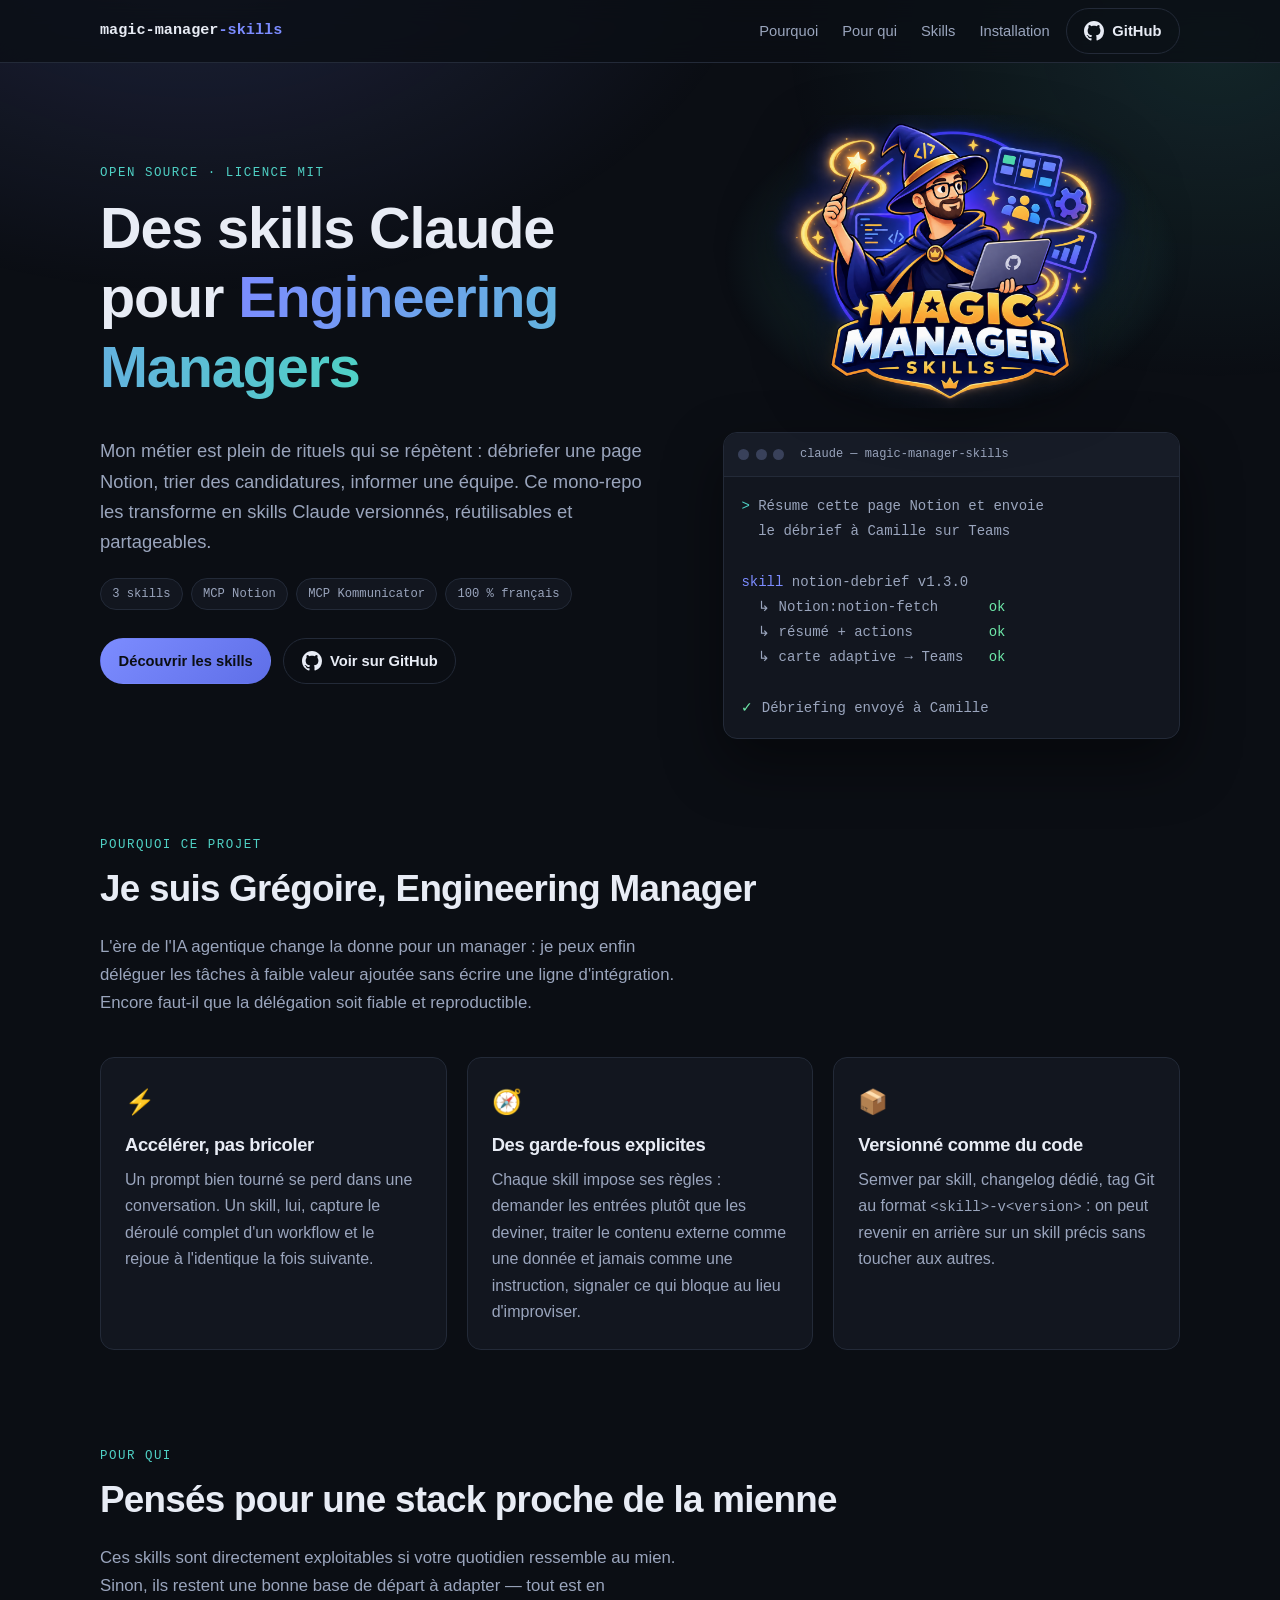
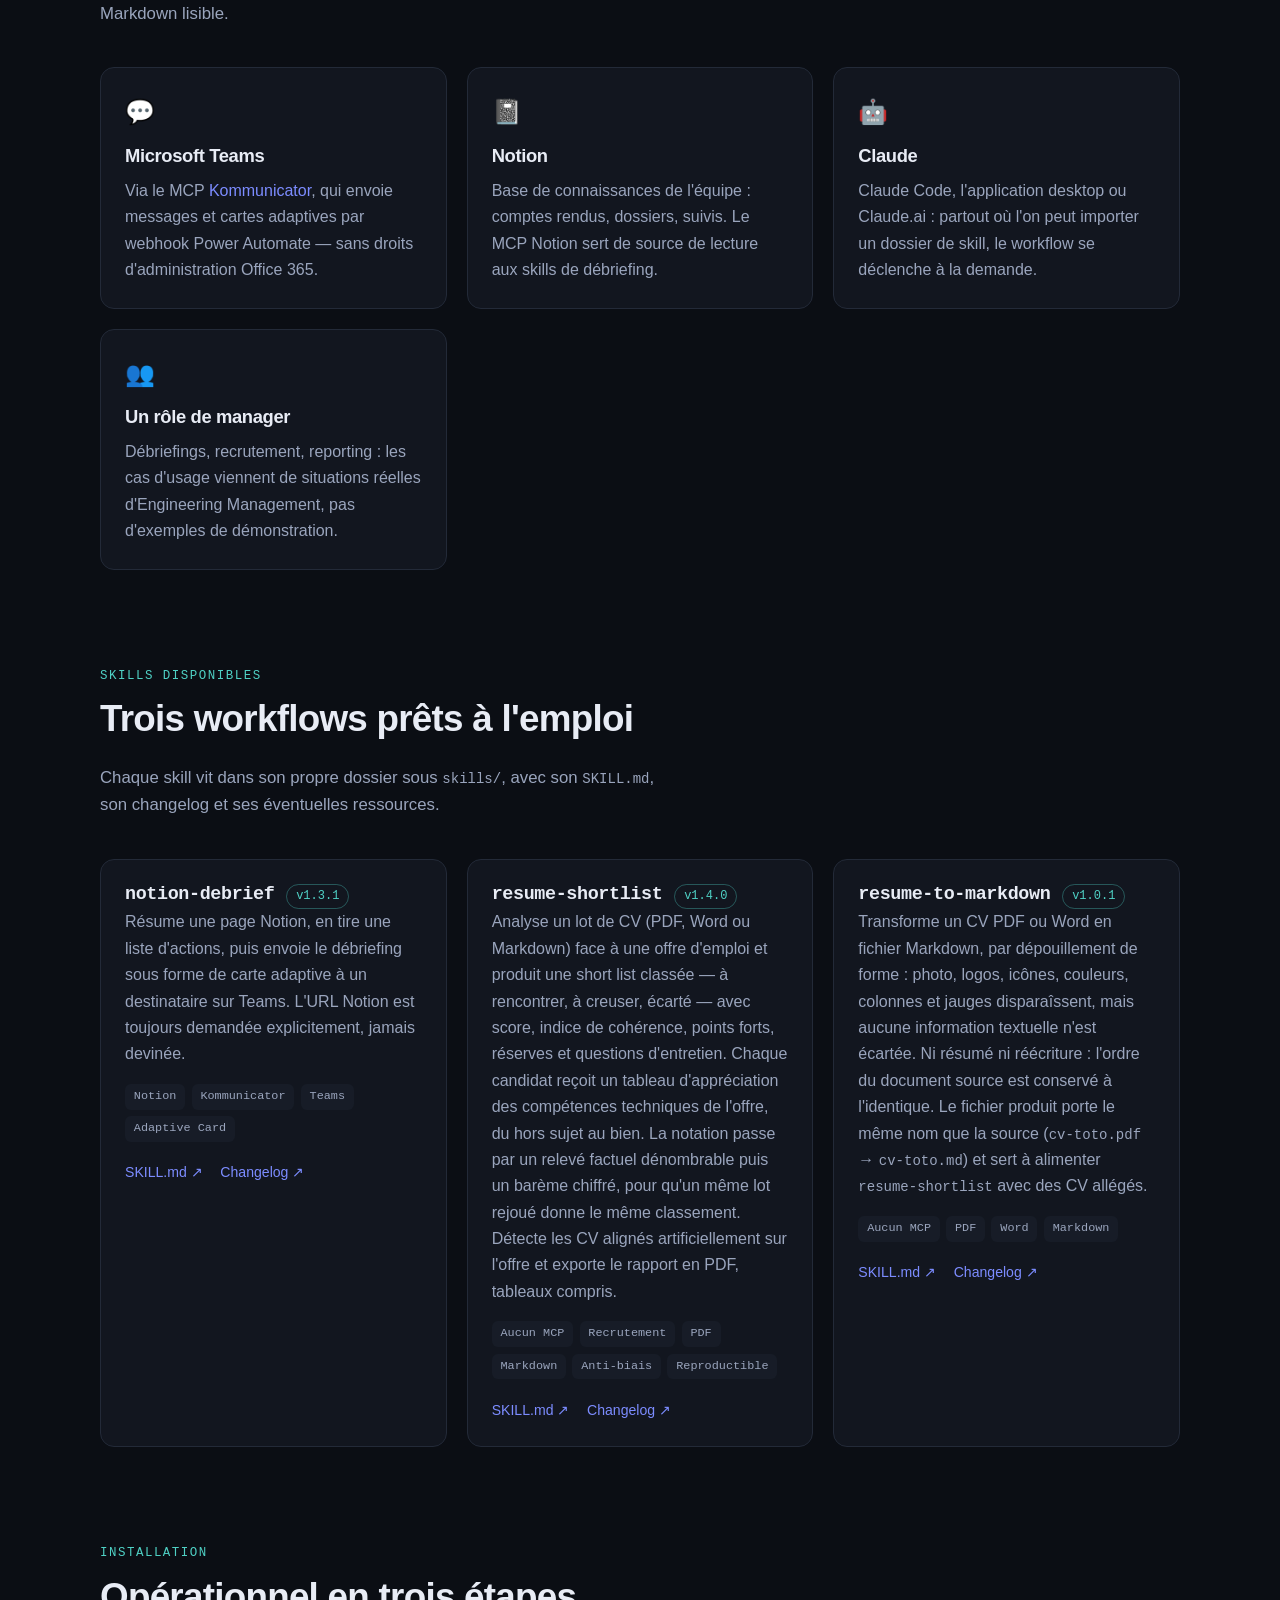
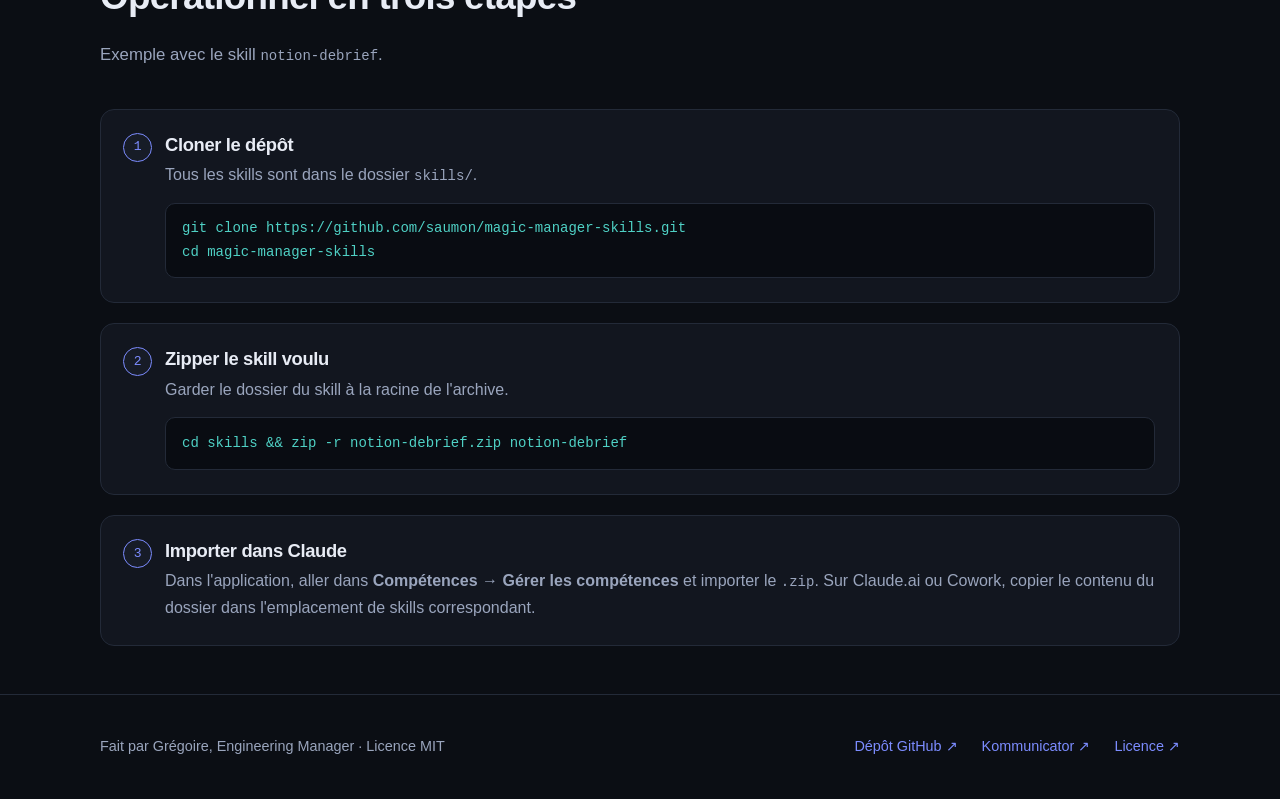
==== docs/index.html @ 28107bed "feat(resume-shortlist): notation reproductible (v1.4.0) Séparer la lecture et la notation via un rel" ====
<!DOCTYPE html>
<html lang="fr">
<head>
<meta charset="utf-8">
<meta name="viewport" content="width=device-width, initial-scale=1">
<title>magic-manager-skills — Des skills Claude pour Engineering Managers</title>
<meta name="description" content="Mono-repo open source de skills Claude pour l'automatisation de tâches de management : débriefing Notion vers Teams, tri de CV, conversion de CV en Markdown. Pensé pour une stack Microsoft Teams (MCP Kommunicator) et Notion.">
<meta name="theme-color" content="#0b0e14">
<meta name="color-scheme" content="dark">
<meta property="og:type" content="website">
<meta property="og:title" content="magic-manager-skills — Des skills Claude pour Engineering Managers">
<meta property="og:description" content="Des workflows de management transformés en skills Claude versionnés : débriefing Notion vers Teams, tri de CV, conversion de CV en Markdown. Open source, licence MIT.">
<meta property="og:url" content="https://saumon.github.io/magic-manager-skills/">
<meta property="og:image" content="https://saumon.github.io/magic-manager-skills/assets/images/magicmanagerskills-logo.png">
<meta property="og:image:alt" content="Logo magic-manager-skills : un magicien à lunettes, baguette dans une main et ordinateur portable dans l'autre">
<meta property="og:locale" content="fr_FR">
<meta name="twitter:card" content="summary_large_image">
<link rel="icon" href="data:image/svg+xml,%3Csvg xmlns='http://www.w3.org/2000/svg' viewBox='0 0 32 32'%3E%3Crect width='32' height='32' rx='8' fill='%230b0e14'/%3E%3Cpath d='M9 22V10l7 8 7-8v12' fill='none' stroke='%237c8cff' stroke-width='2.5' stroke-linecap='round' stroke-linejoin='round'/%3E%3C/svg%3E">
<style>
:root {
  --bg: #0b0e14;
  --surface: #12161f;
  --surface-2: #171c27;
  --border: #232a38;
  --text: #e8ecf5;
  --muted: #9aa5bd;
  --accent: #7c8cff;
  --accent-2: #4fd1c5;
  --radius: 14px;
  --max-width: 1120px;
  --font: -apple-system, BlinkMacSystemFont, "Segoe UI", Roboto, Helvetica, Arial, sans-serif;
  --mono: ui-monospace, SFMono-Regular, "SF Mono", Menlo, Consolas, "Liberation Mono", monospace;
  color-scheme: dark;
}

*, *::before, *::after { box-sizing: border-box; }

html { scroll-behavior: smooth; }

body {
  margin: 0;
  background: var(--bg);
  color: var(--text);
  font-family: var(--font);
  font-size: 16px;
  line-height: 1.65;
  -webkit-font-smoothing: antialiased;
}

/* Halos décoratifs du fond, hors flux pour ne jamais créer de scroll horizontal */
body::before {
  content: "";
  position: fixed;
  inset: 0;
  z-index: -1;
  background:
    radial-gradient(60rem 40rem at 15% -10%, rgba(124, 140, 255, .18), transparent 60%),
    radial-gradient(45rem 35rem at 95% 5%, rgba(79, 209, 197, .12), transparent 60%);
  pointer-events: none;
}

/* Étoiles de magicien, générées en JS et neutralisées si l'utilisateur refuse les animations */
.stars {
  position: fixed;
  inset: 0;
  z-index: -1;
  overflow: hidden;
  pointer-events: none;
}
.stars i {
  position: absolute;
  display: block;
  background: currentColor;
  clip-path: polygon(50% 0%, 60% 40%, 100% 50%, 60% 60%, 50% 100%, 40% 60%, 0% 50%, 40% 40%);
  filter: drop-shadow(0 0 8px currentColor) drop-shadow(0 0 20px rgba(255, 199, 44, .55));
  opacity: 0;
  animation: twinkle var(--dur) ease-in-out var(--delay) infinite;
}

@keyframes twinkle {
  0%, 100% { opacity: 0; transform: scale(.3) rotate(0deg); }
  7% { opacity: var(--peak); transform: scale(1) rotate(25deg); }
  18% { opacity: 0; transform: scale(.3) rotate(50deg); }
}

a { color: var(--accent); text-decoration: none; }
a:hover { text-decoration: underline; }

:focus-visible {
  outline: 2px solid var(--accent-2);
  outline-offset: 3px;
  border-radius: 4px;
}

h1, h2, h3 { line-height: 1.2; margin: 0 0 .6em; letter-spacing: -.02em; }
h1 { font-size: clamp(2.1rem, 6vw, 3.6rem); }
h2 { font-size: clamp(1.6rem, 4vw, 2.3rem); }
h3 { font-size: 1.15rem; }
p { margin: 0 0 1.1em; }

code, pre { font-family: var(--mono); font-size: .875rem; }

.wrap {
  width: 100%;
  max-width: var(--max-width);
  margin: 0 auto;
  padding: 0 1.25rem;
}

.skip {
  position: absolute;
  left: -9999px;
}
.skip:focus {
  left: 1rem;
  top: 1rem;
  z-index: 100;
  background: var(--surface-2);
  padding: .6rem 1rem;
  border-radius: 8px;
}

/* --- Navigation --- */
.nav {
  position: sticky;
  top: 0;
  z-index: 50;
  background: rgba(11, 14, 20, .8);
  backdrop-filter: blur(12px);
  border-bottom: 1px solid var(--border);
}
.nav .wrap {
  display: flex;
  align-items: center;
  gap: 1rem;
  min-height: 62px;
}
.brand {
  font-family: var(--mono);
  font-weight: 600;
  color: var(--text);
  font-size: .95rem;
  white-space: nowrap;
}
.brand span { color: var(--accent); }
.nav-links {
  display: flex;
  gap: 1.5rem;
  margin-left: auto;
  font-size: .92rem;
}
.nav-links a { color: var(--muted); }
.nav-links a:hover { color: var(--text); text-decoration: none; }

.btn {
  display: inline-flex;
  align-items: center;
  gap: .5rem;
  padding: .6rem 1.1rem;
  border-radius: 999px;
  font-weight: 600;
  font-size: .92rem;
  border: 1px solid var(--border);
  color: var(--text);
  white-space: nowrap;
  transition: transform .15s ease, border-color .15s ease, background .15s ease;
}
.btn:hover { text-decoration: none; transform: translateY(-1px); border-color: var(--accent); }
.sprite { position: absolute; width: 0; height: 0; }
.github-icon { flex: none; }
.btn-primary {
  background: linear-gradient(135deg, var(--accent), #5f6fe8);
  border-color: transparent;
  color: #0b0e14;
}
.nav .btn { margin-left: auto; }
.nav-links + .btn { margin-left: 0; }

/* --- Sections --- */
section { padding: clamp(1.75rem, 4.5vw, 3rem) 0; scroll-margin-top: 70px; }
.section-tag {
  font-family: var(--mono);
  font-size: .78rem;
  letter-spacing: .12em;
  text-transform: uppercase;
  color: var(--accent-2);
  margin: 0 0 .7rem;
}
.lead { color: var(--muted); font-size: 1.05rem; max-width: 62ch; }

/* --- Hero --- */
.hero { padding-top: clamp(1.5rem, 4vw, 2.75rem); }
.hero .wrap {
  display: grid;
  grid-template-columns: 1.1fr .9fr;
  gap: clamp(2rem, 5vw, 4rem);
  align-items: center;
}
.hero p.lead { font-size: 1.15rem; }
.gradient {
  background: linear-gradient(100deg, var(--accent), var(--accent-2));
  -webkit-background-clip: text;
  background-clip: text;
  color: transparent;
}
.badges { display: flex; flex-wrap: wrap; gap: .5rem; margin: 0 0 1.8rem; padding: 0; list-style: none; }
.badges li {
  font-family: var(--mono);
  font-size: .76rem;
  padding: .3rem .7rem;
  border: 1px solid var(--border);
  border-radius: 999px;
  color: var(--muted);
  background: var(--surface);
}
.cta { display: flex; flex-wrap: wrap; gap: .75rem; }

.hero-visual { display: grid; gap: 1rem; min-width: 0; }
/* Halo clair : le logo est transparent et majoritairement sombre */
.logo-wrap {
  display: grid;
  place-items: center;
  padding: .5rem;
  border-radius: var(--radius);
  background: radial-gradient(closest-side, rgba(124, 140, 255, .22), rgba(79, 209, 197, .10) 65%, transparent);
}
.logo {
  display: block;
  width: 100%;
  max-width: 440px;
  height: auto;
  filter: drop-shadow(0 10px 26px rgba(0, 0, 0, .55));
}

.terminal {
  min-width: 0;
  background: var(--surface);
  border: 1px solid var(--border);
  border-radius: var(--radius);
  overflow: hidden;
  box-shadow: 0 24px 60px rgba(0, 0, 0, .45);
}
.terminal-bar {
  display: flex;
  gap: .4rem;
  align-items: center;
  padding: .7rem .9rem;
  border-bottom: 1px solid var(--border);
  background: var(--surface-2);
}
.dot { width: 11px; height: 11px; border-radius: 50%; background: #39415a; }
.terminal-bar .label { margin-left: .6rem; font-family: var(--mono); font-size: .75rem; color: var(--muted); }
.terminal pre {
  margin: 0;
  padding: 1.1rem;
  overflow-x: auto;
  line-height: 1.8;
  color: var(--muted);
}
.terminal .u { color: var(--accent-2); }
.terminal .k { color: var(--accent); }
.terminal .ok { color: #6ee7a8; }

/* --- Grilles de cartes --- */
.grid {
  display: grid;
  grid-template-columns: repeat(auto-fit, minmax(270px, 1fr));
  gap: 1.25rem;
  margin-top: 2.5rem;
}
.card {
  min-width: 0;
  background: var(--surface);
  border: 1px solid var(--border);
  border-radius: var(--radius);
  padding: 1.5rem;
  transition: border-color .2s ease, transform .2s ease;
}
.card:hover { border-color: rgba(124, 140, 255, .55); transform: translateY(-3px); }
.card p { color: var(--muted); margin-bottom: 0; }
.card .icon { font-size: 1.5rem; display: block; margin-bottom: .8rem; }

.skill-card { display: flex; flex-direction: column; }
.skill-head { display: flex; align-items: baseline; gap: .75rem; flex-wrap: wrap; }
.skill-head h3 { font-family: var(--mono); margin: 0; }
.version {
  font-family: var(--mono);
  font-size: .75rem;
  color: var(--accent-2);
  border: 1px solid rgba(79, 209, 197, .35);
  border-radius: 999px;
  padding: .1rem .55rem;
}
.tags { display: flex; flex-wrap: wrap; gap: .4rem; list-style: none; padding: 0; margin: 1rem 0 0; }
.tags li {
  font-size: .74rem;
  font-family: var(--mono);
  color: var(--muted);
  background: var(--surface-2);
  border-radius: 6px;
  padding: .2rem .55rem;
}
.card-links { margin-top: 1.2rem; display: flex; gap: 1.1rem; font-size: .88rem; }

/* --- Étapes d'installation --- */
.steps { counter-reset: step; display: grid; grid-template-columns: minmax(0, 1fr); gap: 1.25rem; margin-top: 2.5rem; }
.step {
  min-width: 0;
  background: var(--surface);
  border: 1px solid var(--border);
  border-radius: var(--radius);
  padding: 1.5rem 1.5rem 1.5rem 4rem;
  position: relative;
}
.step::before {
  counter-increment: step;
  content: counter(step);
  position: absolute;
  left: 1.4rem;
  top: 1.45rem;
  width: 1.8rem;
  height: 1.8rem;
  display: grid;
  place-items: center;
  border-radius: 50%;
  background: var(--surface-2);
  border: 1px solid var(--accent);
  color: var(--accent);
  font-family: var(--mono);
  font-size: .82rem;
}
.step h3 { margin-bottom: .4rem; }
.step p { color: var(--muted); margin-bottom: 0; }
.step pre {
  margin: .9rem 0 0;
  padding: .85rem 1rem;
  background: #090c12;
  border: 1px solid var(--border);
  border-radius: 10px;
  overflow-x: auto;
  color: var(--accent-2);
}

/* --- Pied de page --- */
footer {
  border-top: 1px solid var(--border);
  padding: 2.5rem 0;
  color: var(--muted);
  font-size: .9rem;
}
footer .wrap { display: flex; flex-wrap: wrap; gap: 1rem 2rem; align-items: center; justify-content: space-between; }
footer nav { display: flex; flex-wrap: wrap; gap: 1.5rem; }

/* --- Responsive --- */
@media (max-width: 900px) {
  .hero .wrap { grid-template-columns: 1fr; }
}
@media (max-width: 640px) {
  .nav-links { display: none; }
  .nav .btn, .nav-links + .btn { margin-left: auto; }
  .step { padding: 1.25rem; }
  .step::before { position: static; margin-bottom: .8rem; }
  footer .wrap { justify-content: flex-start; }
}

/* --- Animation d'apparition --- */
.reveal { opacity: 0; transform: translateY(18px); transition: opacity .6s ease, transform .6s ease; }
.reveal.visible { opacity: 1; transform: none; }

@media (prefers-reduced-motion: reduce) {
  html { scroll-behavior: auto; }
  *, *::before, *::after { animation: none !important; transition: none !important; }
  .reveal { opacity: 1; transform: none; }
  .stars { display: none; }
}
</style>
<noscript><style>.reveal { opacity: 1; transform: none; }</style></noscript>
</head>
<body>
<a class="skip" href="#contenu">Aller au contenu</a>

<svg class="sprite" aria-hidden="true" focusable="false">
  <symbol id="github-mark" viewBox="0 0 24 24">
    <path fill="currentColor"
      d="M12 0C5.37 0 0 5.37 0 12c0 5.31 3.435 9.795 8.205 11.385.6.105.825-.255.825-.57 0-.285-.015-1.23-.015-2.235-3.015.555-3.795-.735-4.035-1.41-.135-.345-.72-1.41-1.23-1.695-.42-.225-1.02-.78-.015-.795.945-.015 1.62.87 1.845 1.23 1.08 1.815 2.805 1.305 3.495.99.105-.78.42-1.305.765-1.605-2.67-.3-5.46-1.335-5.46-5.925 0-1.305.465-2.385 1.23-3.225-.12-.3-.54-1.53.12-3.18 0 0 1.005-.315 3.3 1.23.96-.27 1.98-.405 3-.405s2.04.135 3 .405c2.295-1.56 3.3-1.23 3.3-1.23.66 1.65.24 2.88.12 3.18.765.84 1.23 1.905 1.23 3.225 0 4.605-2.805 5.625-5.475 5.925.435.375.81 1.095.81 2.22 0 1.605-.015 2.895-.015 3.3 0 .315.225.69.825.57A12.02 12.02 0 0024 12c0-6.63-5.37-12-12-12z" />
  </symbol>
</svg>

<header class="nav">
  <div class="wrap">
    <a class="brand" href="#top">magic-manager<span>-skills</span></a>
    <nav class="nav-links" aria-label="Navigation principale">
      <a href="#pourquoi">Pourquoi</a>
      <a href="#pour-qui">Pour qui</a>
      <a href="#skills">Skills</a>
      <a href="#installation">Installation</a>
    </nav>
    <a class="btn" href="https://github.com/saumon/magic-manager-skills" target="_blank" rel="noopener noreferrer">
      <svg class="github-icon" width="20" height="20" aria-hidden="true" focusable="false"><use href="#github-mark" /></svg>
      GitHub
    </a>
  </div>
</header>

<main id="contenu">
  <section class="hero" id="top">
    <div class="wrap">
      <div>
        <p class="section-tag">Open source · Licence MIT</p>
        <h1>Des skills Claude pour <span class="gradient">Engineering Managers</span></h1>
        <p class="lead">
          Mon métier est plein de rituels qui se répètent : débriefer une page Notion,
          trier des candidatures, informer une équipe. Ce mono-repo les transforme en
          skills Claude versionnés, réutilisables et partageables.
        </p>
        <ul class="badges">
          <li>3 skills</li>
          <li>MCP Notion</li>
          <li>MCP Kommunicator</li>
          <li>100 % français</li>
        </ul>
        <div class="cta">
          <a class="btn btn-primary" href="#skills">Découvrir les skills</a>
          <a class="btn" href="https://github.com/saumon/magic-manager-skills" target="_blank" rel="noopener noreferrer">
            <svg class="github-icon" width="20" height="20" aria-hidden="true" focusable="false"><use href="#github-mark" /></svg>
            Voir sur GitHub
          </a>
        </div>
      </div>
      <div class="hero-visual">
        <div class="logo-wrap">
          <img class="logo" src="assets/images/magicmanagerskills-logo.png" width="1536" height="1024"
               alt="Logo magic-manager-skills : un magicien à lunettes, baguette dans une main et ordinateur portable dans l'autre">
        </div>
        <div class="terminal" aria-hidden="true">
        <div class="terminal-bar">
          <span class="dot"></span><span class="dot"></span><span class="dot"></span>
          <span class="label">claude — magic-manager-skills</span>
        </div>
<pre><span class="u">&gt;</span> Résume cette page Notion et envoie
  le débrief à Camille sur Teams

<span class="k">skill</span> notion-debrief v1.3.0
  ↳ Notion:notion-fetch      <span class="ok">ok</span>
  ↳ résumé + actions         <span class="ok">ok</span>
  ↳ carte adaptive → Teams   <span class="ok">ok</span>

<span class="ok">✓</span> Débriefing envoyé à Camille
</pre>
        </div>
      </div>
    </div>
  </section>

  <section id="pourquoi" class="reveal">
    <div class="wrap">
      <p class="section-tag">Pourquoi ce projet</p>
      <h2>Je suis Grégoire, Engineering Manager</h2>
      <p class="lead">
        L'ère de l'IA agentique change la donne pour un manager : je peux enfin
        déléguer les tâches à faible valeur ajoutée sans écrire une ligne
        d'intégration. Encore faut-il que la délégation soit fiable et reproductible.
      </p>
      <div class="grid">
        <article class="card">
          <span class="icon" aria-hidden="true">⚡</span>
          <h3>Accélérer, pas bricoler</h3>
          <p>
            Un prompt bien tourné se perd dans une conversation. Un skill, lui, capture
            le déroulé complet d'un workflow et le rejoue à l'identique la fois suivante.
          </p>
        </article>
        <article class="card">
          <span class="icon" aria-hidden="true">🧭</span>
          <h3>Des garde-fous explicites</h3>
          <p>
            Chaque skill impose ses règles : demander les entrées plutôt que les deviner,
            traiter le contenu externe comme une donnée et jamais comme une instruction,
            signaler ce qui bloque au lieu d'improviser.
          </p>
        </article>
        <article class="card">
          <span class="icon" aria-hidden="true">📦</span>
          <h3>Versionné comme du code</h3>
          <p>
            Semver par skill, changelog dédié, tag Git au format
            <code>&lt;skill&gt;-v&lt;version&gt;</code> : on peut revenir en arrière sur
            un skill précis sans toucher aux autres.
          </p>
        </article>
      </div>
    </div>
  </section>

  <section id="pour-qui" class="reveal">
    <div class="wrap">
      <p class="section-tag">Pour qui</p>
      <h2>Pensés pour une stack proche de la mienne</h2>
      <p class="lead">
        Ces skills sont directement exploitables si votre quotidien ressemble au mien.
        Sinon, ils restent une bonne base de départ à adapter — tout est en Markdown lisible.
      </p>
      <div class="grid">
        <article class="card">
          <span class="icon" aria-hidden="true">💬</span>
          <h3>Microsoft Teams</h3>
          <p>
            Via le MCP
            <a href="https://saumon.github.io/kommunicator/" target="_blank" rel="noopener noreferrer">Kommunicator</a>,
            qui envoie messages et cartes adaptives par webhook Power Automate — sans
            droits d'administration Office 365.
          </p>
        </article>
        <article class="card">
          <span class="icon" aria-hidden="true">📓</span>
          <h3>Notion</h3>
          <p>
            Base de connaissances de l'équipe : comptes rendus, dossiers, suivis.
            Le MCP Notion sert de source de lecture aux skills de débriefing.
          </p>
        </article>
        <article class="card">
          <span class="icon" aria-hidden="true">🤖</span>
          <h3>Claude</h3>
          <p>
            Claude Code, l'application desktop ou Claude.ai : partout où l'on peut
            importer un dossier de skill, le workflow se déclenche à la demande.
          </p>
        </article>
        <article class="card">
          <span class="icon" aria-hidden="true">👥</span>
          <h3>Un rôle de manager</h3>
          <p>
            Débriefings, recrutement, reporting : les cas d'usage viennent de situations
            réelles d'Engineering Management, pas d'exemples de démonstration.
          </p>
        </article>
      </div>
    </div>
  </section>

  <section id="skills" class="reveal">
    <div class="wrap">
      <p class="section-tag">Skills disponibles</p>
      <h2>Trois workflows prêts à l'emploi</h2>
      <p class="lead">
        Chaque skill vit dans son propre dossier sous <code>skills/</code>, avec son
        <code>SKILL.md</code>, son changelog et ses éventuelles ressources.
      </p>
      <div class="grid">
        <article class="card skill-card">
          <div class="skill-head">
            <h3>notion-debrief</h3>
            <span class="version">v1.3.1</span>
          </div>
          <p>
            Résume une page Notion, en tire une liste d'actions, puis envoie le
            débriefing sous forme de carte adaptive à un destinataire sur Teams.
            L'URL Notion est toujours demandée explicitement, jamais devinée.
          </p>
          <ul class="tags">
            <li>Notion</li>
            <li>Kommunicator</li>
            <li>Teams</li>
            <li>Adaptive Card</li>
          </ul>
          <div class="card-links">
            <a href="https://github.com/saumon/magic-manager-skills/blob/dev/skills/notion-debrief/SKILL.md" target="_blank" rel="noopener noreferrer">SKILL.md ↗</a>
            <a href="https://github.com/saumon/magic-manager-skills/blob/dev/skills/notion-debrief/CHANGELOG.md" target="_blank" rel="noopener noreferrer">Changelog ↗</a>
          </div>
        </article>
        <article class="card skill-card">
          <div class="skill-head">
            <h3>resume-shortlist</h3>
            <span class="version">v1.4.0</span>
          </div>
          <p>
            Analyse un lot de CV (PDF, Word ou Markdown) face à une offre d'emploi et
            produit une short list classée — à rencontrer, à creuser, écarté — avec
            score, indice de cohérence, points forts, réserves et questions d'entretien.
            Chaque candidat reçoit un tableau d'appréciation des compétences techniques
            de l'offre, du hors sujet au bien. La notation passe par un relevé factuel
            dénombrable puis un barème chiffré, pour qu'un même lot rejoué donne le même
            classement. Détecte les CV alignés artificiellement sur l'offre et exporte le
            rapport en PDF, tableaux compris.
          </p>
          <ul class="tags">
            <li>Aucun MCP</li>
            <li>Recrutement</li>
            <li>PDF</li>
            <li>Markdown</li>
            <li>Anti-biais</li>
            <li>Reproductible</li>
          </ul>
          <div class="card-links">
            <a href="https://github.com/saumon/magic-manager-skills/blob/dev/skills/resume-shortlist/SKILL.md" target="_blank" rel="noopener noreferrer">SKILL.md ↗</a>
            <a href="https://github.com/saumon/magic-manager-skills/blob/dev/skills/resume-shortlist/CHANGELOG.md" target="_blank" rel="noopener noreferrer">Changelog ↗</a>
          </div>
        </article>
        <article class="card skill-card">
          <div class="skill-head">
            <h3>resume-to-markdown</h3>
            <span class="version">v1.0.1</span>
          </div>
          <p>
            Transforme un CV PDF ou Word en fichier Markdown, par dépouillement de forme :
            photo, logos, icônes, couleurs, colonnes et jauges disparaîssent, mais aucune
            information textuelle n'est écartée. Ni résumé ni réécriture : l'ordre du
            document source est conservé à l'identique. Le fichier produit porte le même
            nom que la source (<code>cv-toto.pdf</code> → <code>cv-toto.md</code>) et sert
            à alimenter <code>resume-shortlist</code> avec des CV allégés.
          </p>
          <ul class="tags">
            <li>Aucun MCP</li>
            <li>PDF</li>
            <li>Word</li>
            <li>Markdown</li>
          </ul>
          <div class="card-links">
            <a href="https://github.com/saumon/magic-manager-skills/blob/dev/skills/resume-to-markdown/SKILL.md" target="_blank" rel="noopener noreferrer">SKILL.md ↗</a>
            <a href="https://github.com/saumon/magic-manager-skills/blob/dev/skills/resume-to-markdown/CHANGELOG.md" target="_blank" rel="noopener noreferrer">Changelog ↗</a>
          </div>
        </article>
      </div>
    </div>
  </section>

  <section id="installation" class="reveal">
    <div class="wrap">
      <p class="section-tag">Installation</p>
      <h2>Opérationnel en trois étapes</h2>
      <p class="lead">Exemple avec le skill <code>notion-debrief</code>.</p>
      <div class="steps">
        <article class="step">
          <h3>Cloner le dépôt</h3>
          <p>Tous les skills sont dans le dossier <code>skills/</code>.</p>
<pre><code>git clone https://github.com/saumon/magic-manager-skills.git
cd magic-manager-skills</code></pre>
        </article>
        <article class="step">
          <h3>Zipper le skill voulu</h3>
          <p>Garder le dossier du skill à la racine de l'archive.</p>
<pre><code>cd skills &amp;&amp; zip -r notion-debrief.zip notion-debrief</code></pre>
        </article>
        <article class="step">
          <h3>Importer dans Claude</h3>
          <p>
            Dans l'application, aller dans <strong>Compétences → Gérer les compétences</strong>
            et importer le <code>.zip</code>. Sur Claude.ai ou Cowork, copier le contenu
            du dossier dans l'emplacement de skills correspondant.
          </p>
        </article>
      </div>
    </div>
  </section>
</main>

<footer>
  <div class="wrap">
    <p style="margin:0">Fait par Grégoire, Engineering Manager · Licence MIT</p>
    <nav aria-label="Liens utiles">
      <a href="https://github.com/saumon/magic-manager-skills" target="_blank" rel="noopener noreferrer">Dépôt GitHub ↗</a>
      <a href="https://saumon.github.io/kommunicator/" target="_blank" rel="noopener noreferrer">Kommunicator ↗</a>
      <a href="https://github.com/saumon/magic-manager-skills/blob/dev/LICENSE" target="_blank" rel="noopener noreferrer">Licence ↗</a>
    </nav>
  </div>
</footer>

<script>
(function () {
  if (window.matchMedia('(prefers-reduced-motion: reduce)').matches) return;

  var colors = ['#ffd76a', '#ffc72c', '#fff3c4'];
  var field = document.createElement('div');
  field.className = 'stars';
  field.setAttribute('aria-hidden', 'true');

  function place(star) {
    var size = 12 + Math.random() * 26;
    star.style.width = star.style.height = size.toFixed(1) + 'px';
    star.style.top = (Math.random() * 100).toFixed(2) + '%';
    star.style.left = (Math.random() * 100).toFixed(2) + '%';
    star.style.setProperty('--peak', (0.35 + Math.random() * 0.4).toFixed(2));
  }

  for (var i = 0; i < 55; i++) {
    var star = document.createElement('i');
    star.style.color = colors[i % colors.length];
    star.style.setProperty('--dur', (5 + Math.random() * 7).toFixed(1) + 's');
    star.style.setProperty('--delay', '-' + (Math.random() * 12).toFixed(1) + 's');
    place(star);
    // Chaque cycle relance l'étoile ailleurs, pour éviter un motif figé
    star.addEventListener('animationiteration', function () { place(this); });
    field.appendChild(star);
  }
  document.body.appendChild(field);

  var targets = document.querySelectorAll('.reveal');
  if (!('IntersectionObserver' in window)) {
    targets.forEach(function (el) { el.classList.add('visible'); });
    return;
  }
  var observer = new IntersectionObserver(function (entries) {
    entries.forEach(function (entry) {
      if (!entry.isIntersecting) return;
      entry.target.classList.add('visible');
      observer.unobserve(entry.target);
    });
  }, { threshold: 0.12 });
  targets.forEach(function (el) { observer.observe(el); });
})();
</script>
</body>
</html>
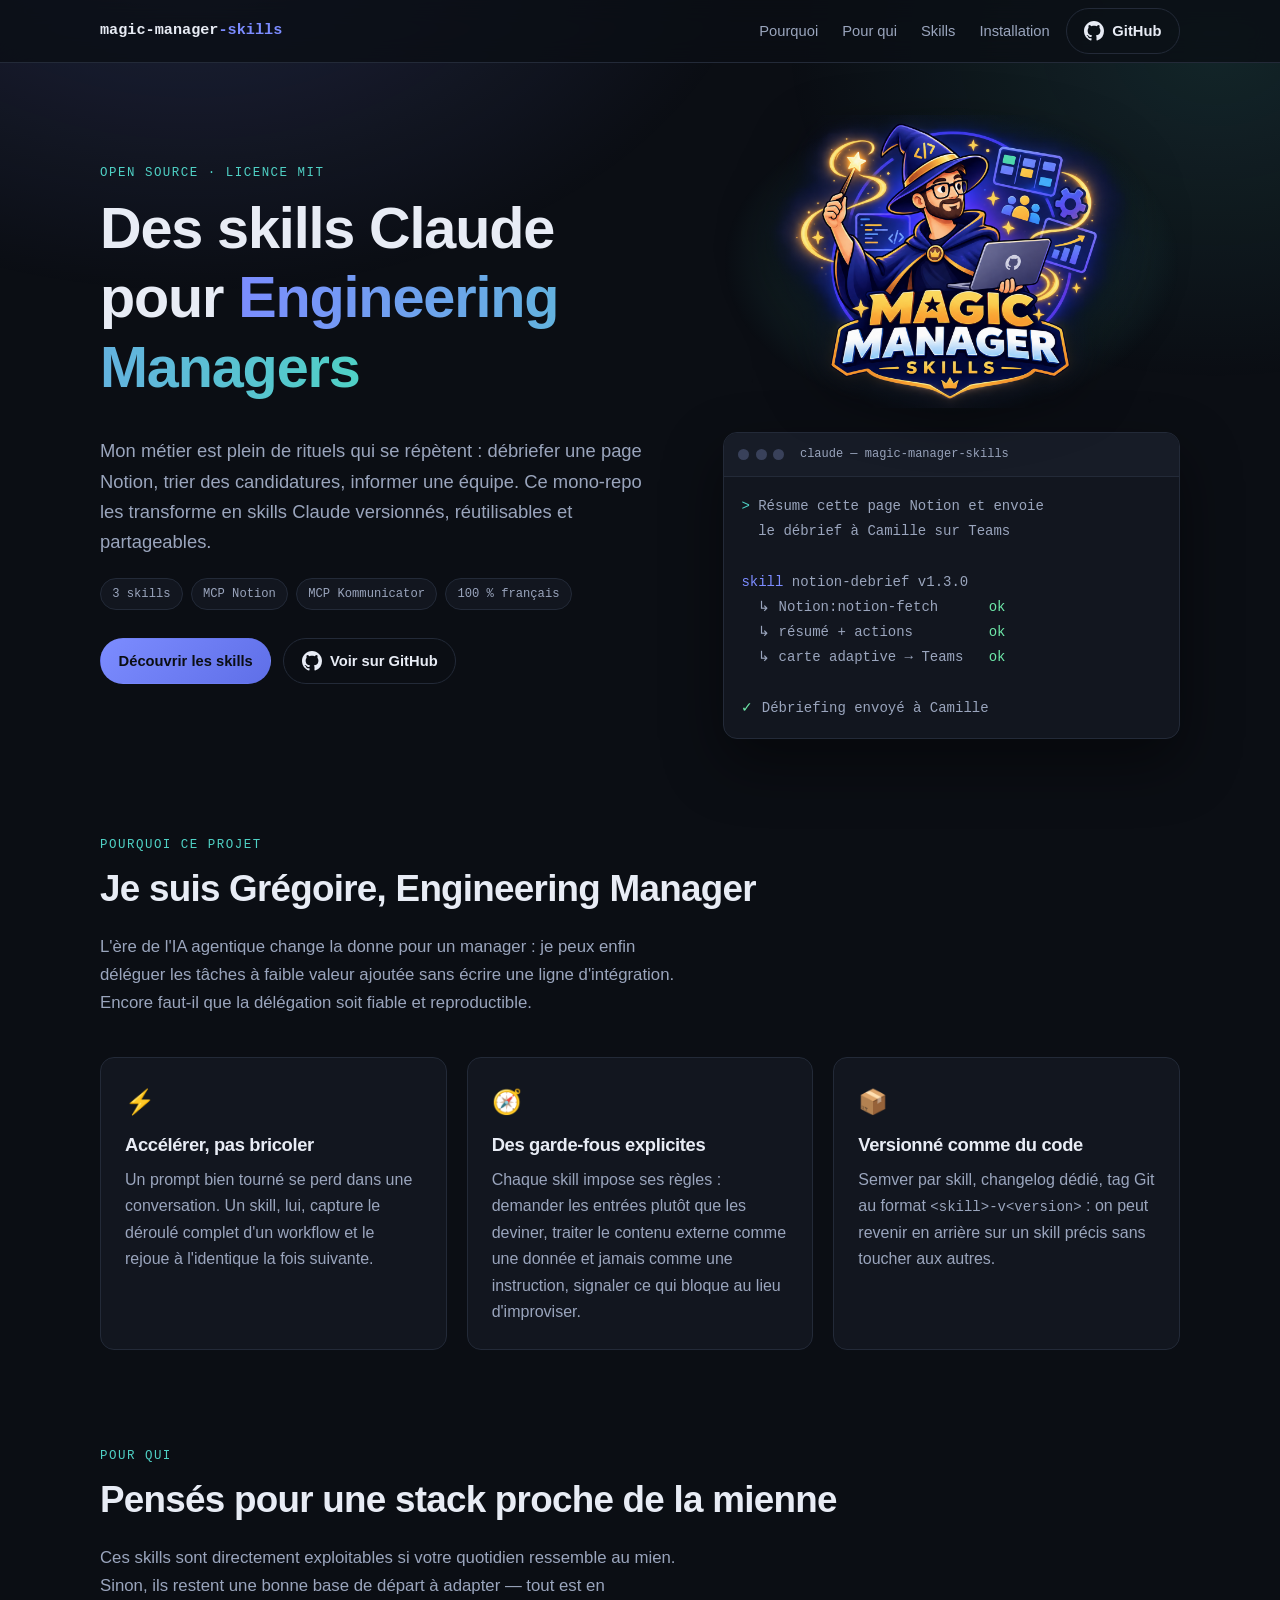
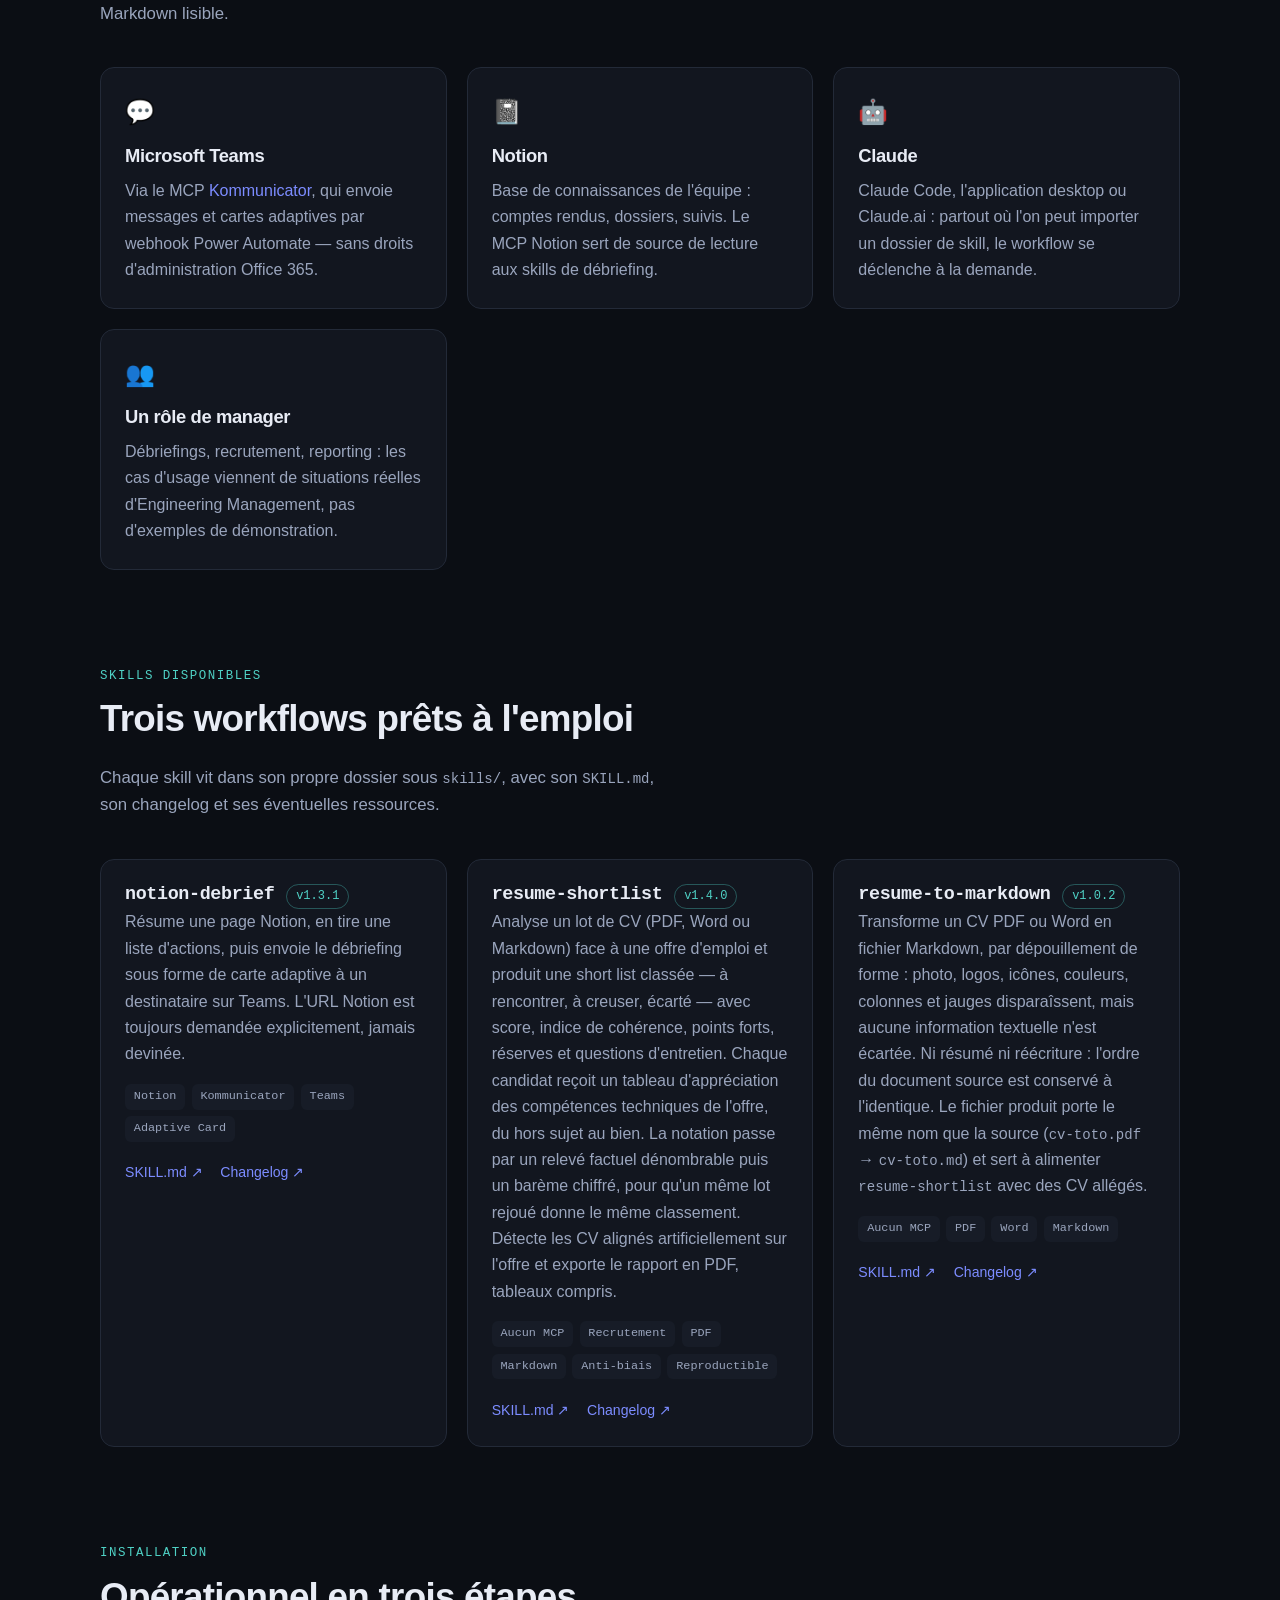
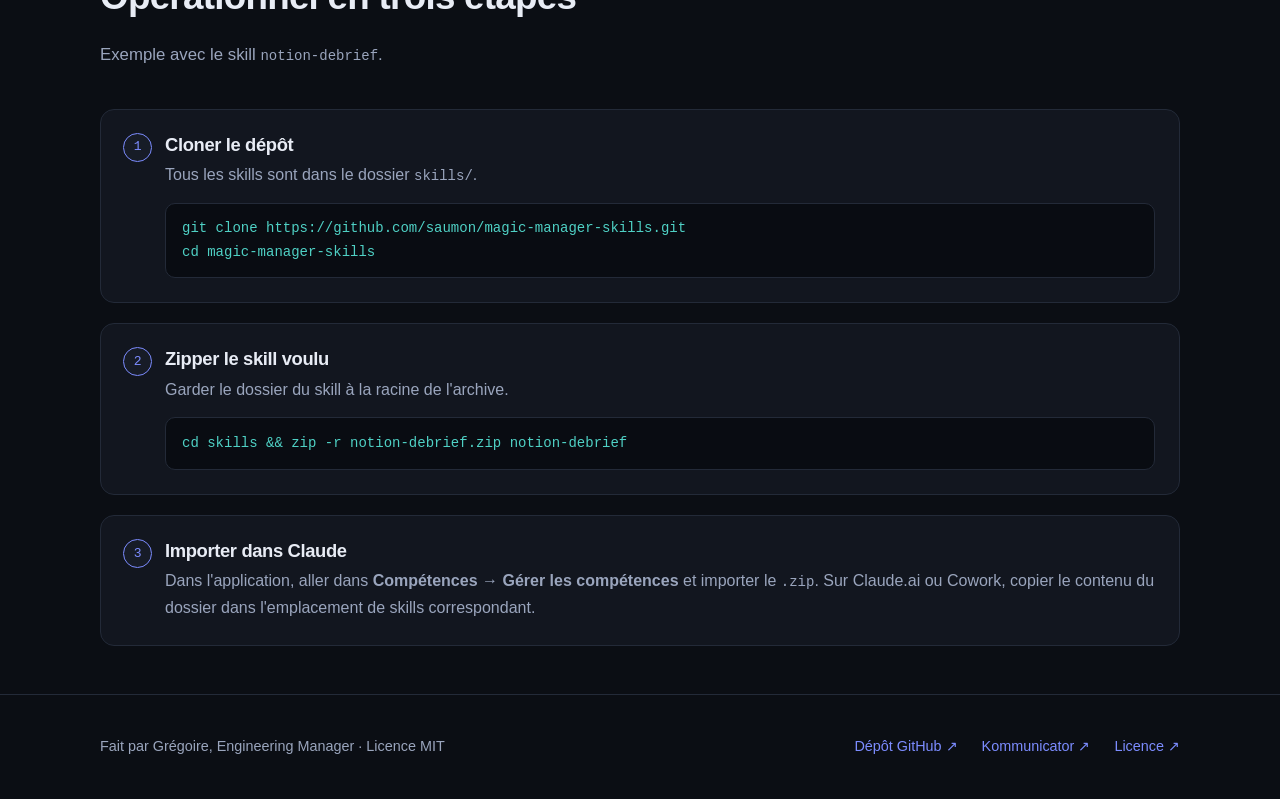
==== commit b216b090: "fix(resume-to-markdown): release v1.0.2 et correction du rendu frontmatter - incrémente la version d" ====
--- a/docs/index.html
+++ b/docs/index.html
@@ -600,7 +600,7 @@
         <article class="card skill-card">
           <div class="skill-head">
             <h3>resume-to-markdown</h3>
-            <span class="version">v1.0.1</span>
+            <span class="version">v1.0.2</span>
           </div>
           <p>
             Transforme un CV PDF ou Word en fichier Markdown, par dépouillement de forme :
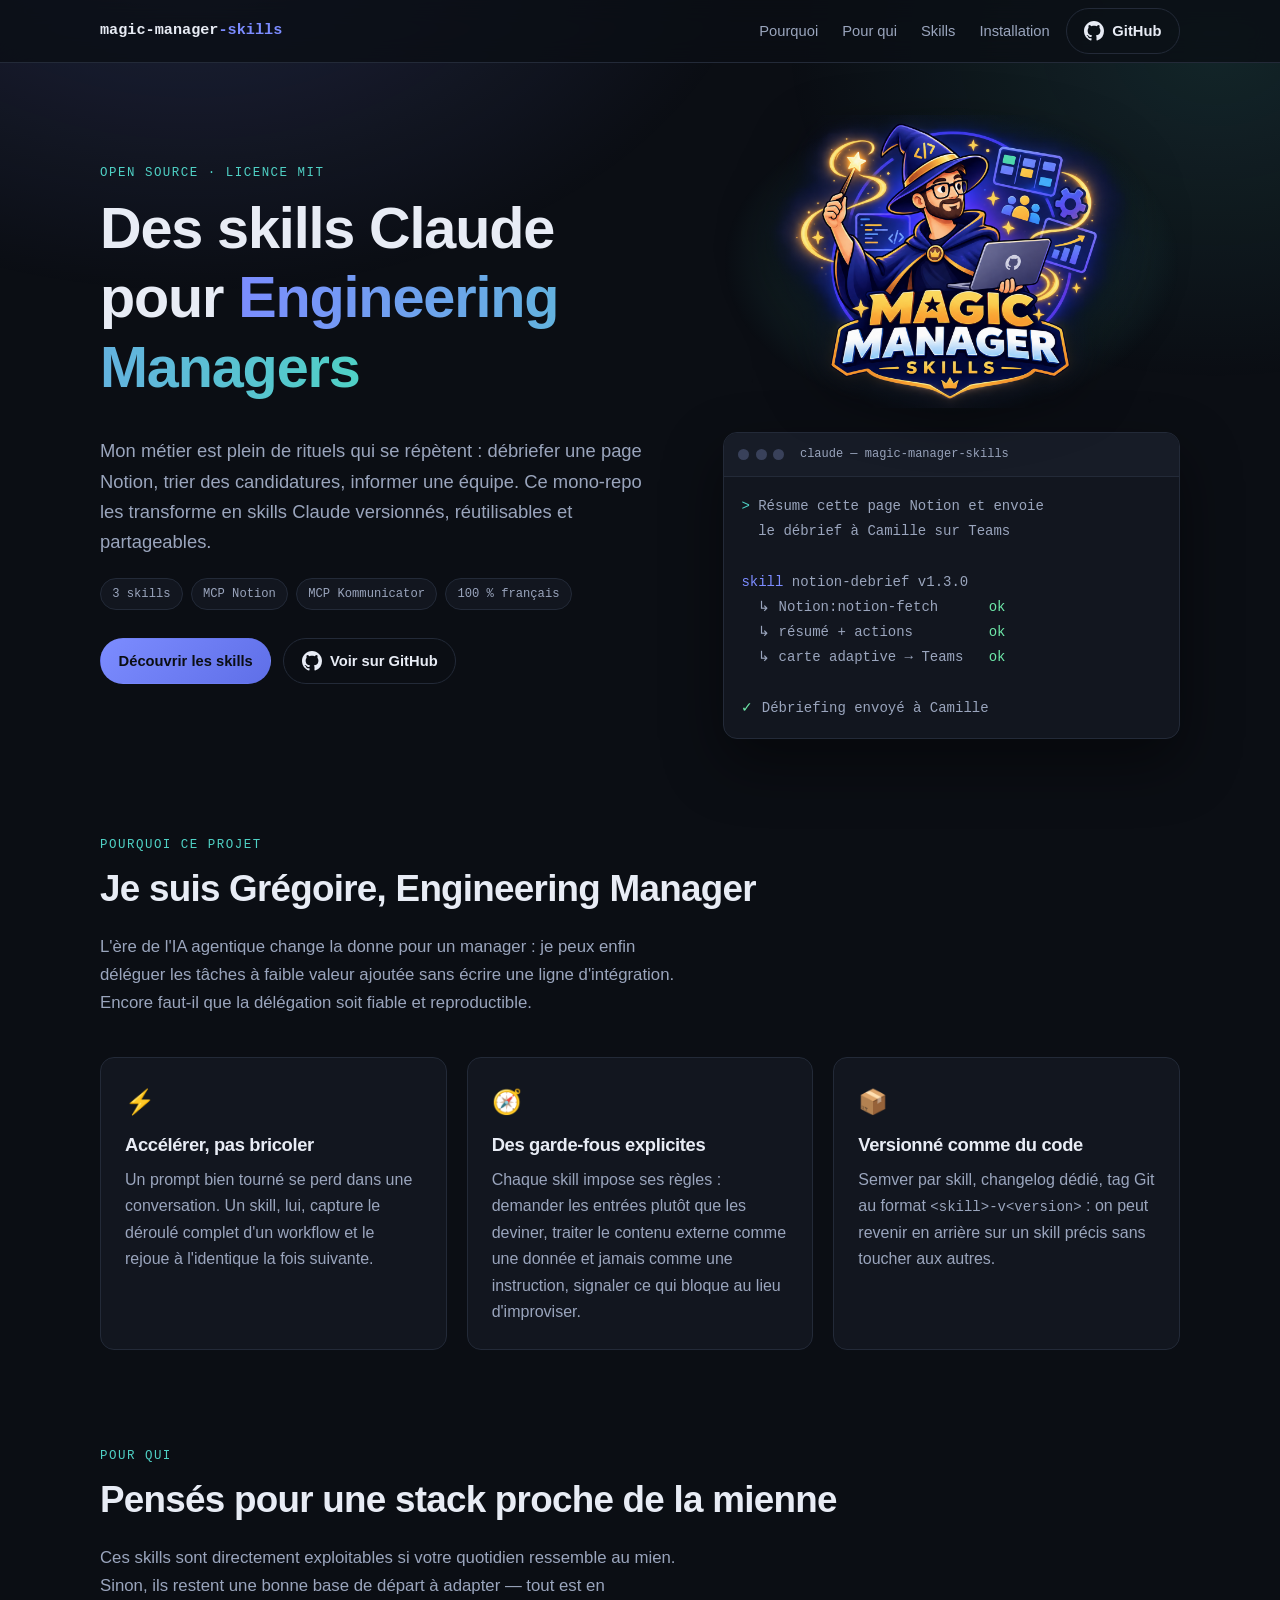
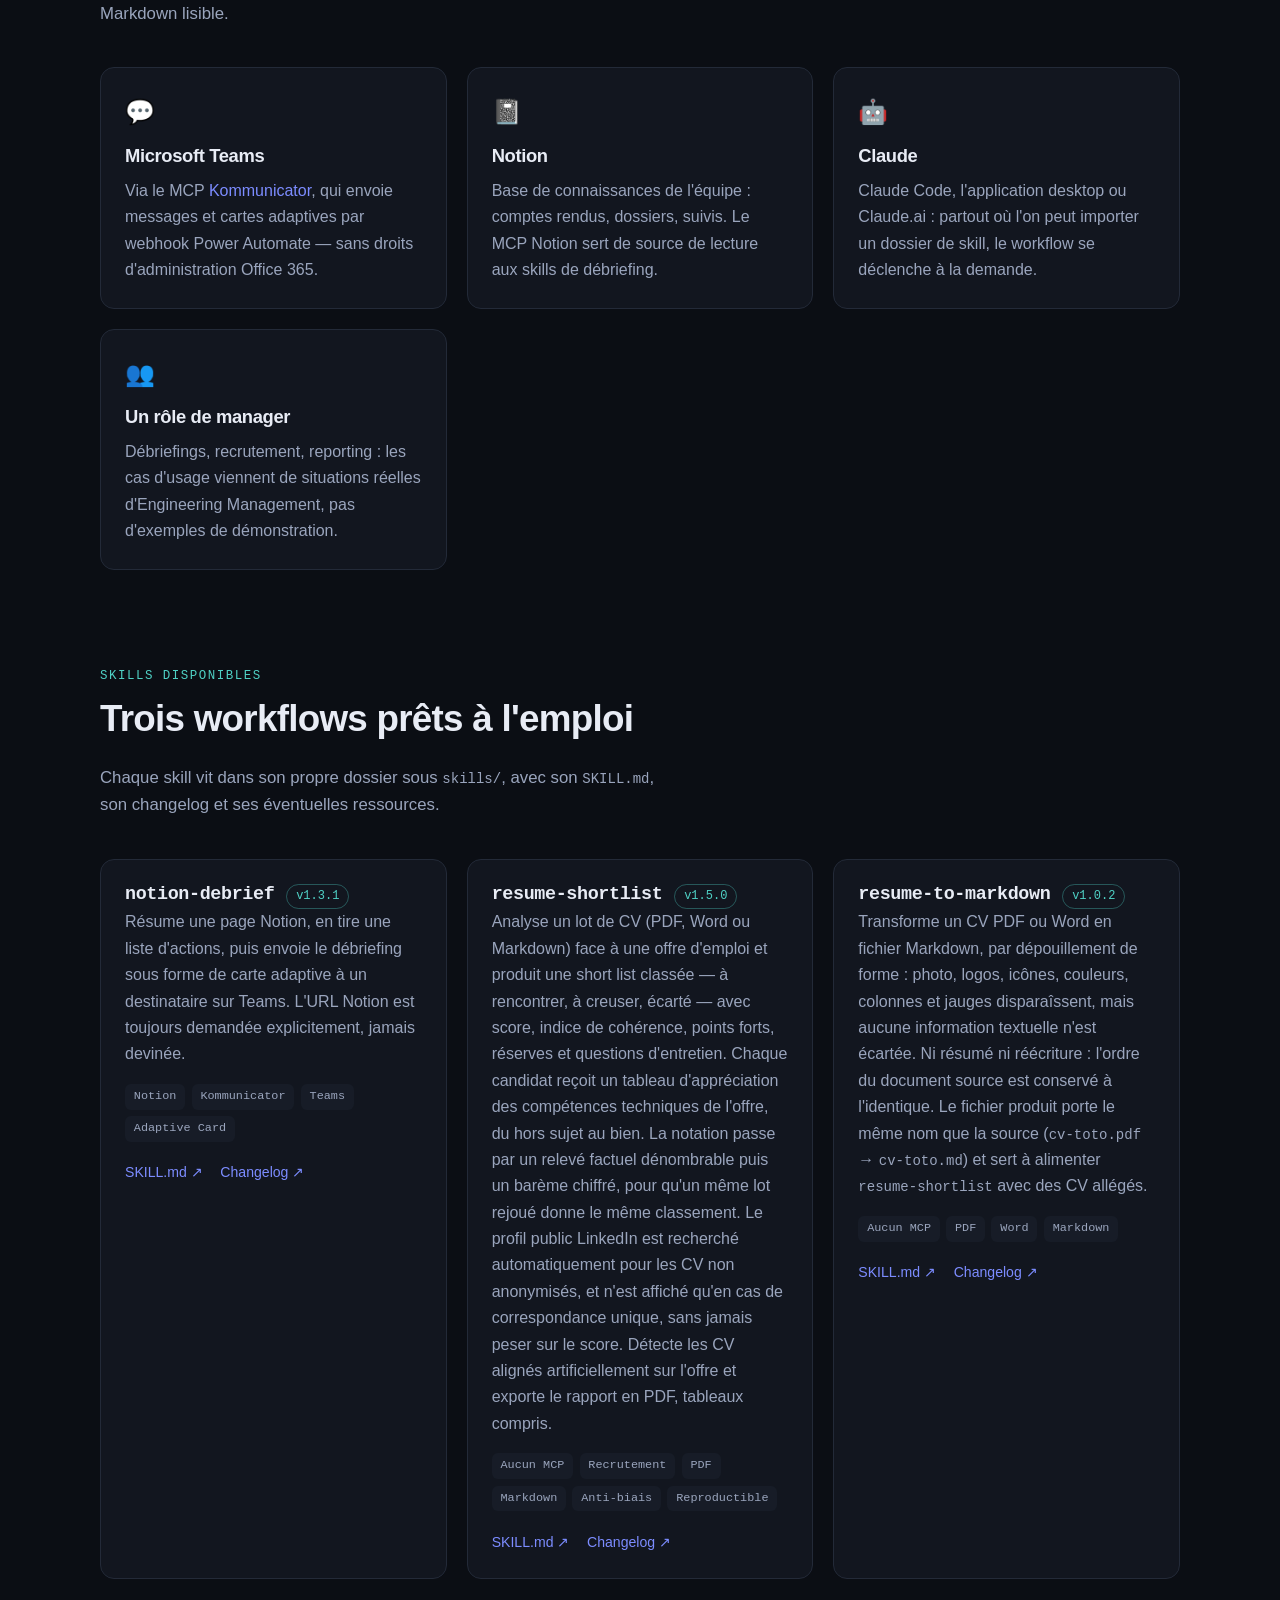
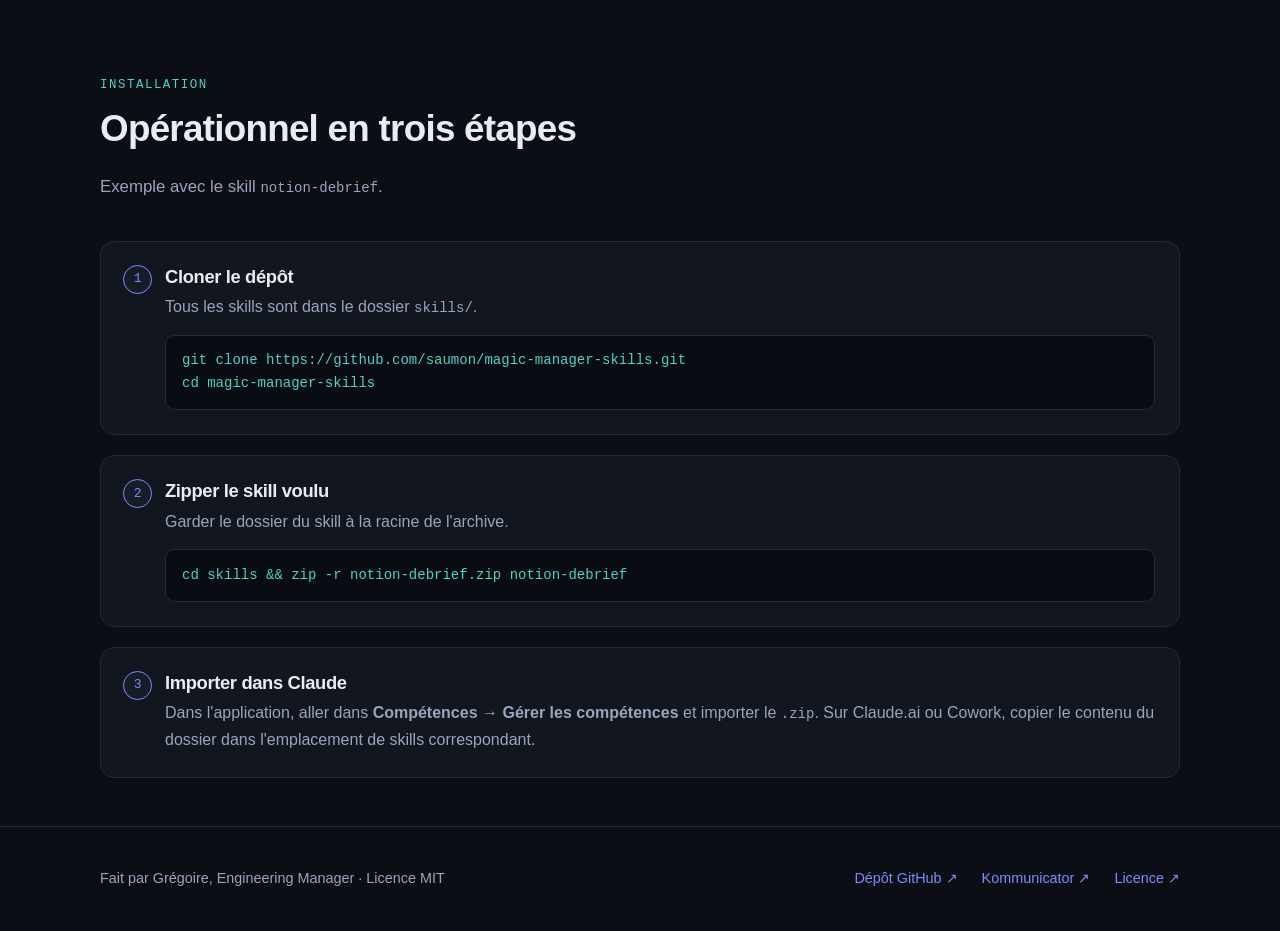
==== commit 84c41304: "feat(resume-shortlist): consolide la v1.5.0 (LinkedIn auto fiable, synthèse allégée, démarrage simpl" ====
--- a/docs/index.html
+++ b/docs/index.html
@@ -572,7 +572,7 @@
         <article class="card skill-card">
           <div class="skill-head">
             <h3>resume-shortlist</h3>
-            <span class="version">v1.4.0</span>
+            <span class="version">v1.5.0</span>
           </div>
           <p>
             Analyse un lot de CV (PDF, Word ou Markdown) face à une offre d'emploi et
@@ -581,8 +581,10 @@
             Chaque candidat reçoit un tableau d'appréciation des compétences techniques
             de l'offre, du hors sujet au bien. La notation passe par un relevé factuel
             dénombrable puis un barème chiffré, pour qu'un même lot rejoué donne le même
-            classement. Détecte les CV alignés artificiellement sur l'offre et exporte le
-            rapport en PDF, tableaux compris.
+            classement. Le profil public LinkedIn est recherché automatiquement pour les
+            CV non anonymisés, et n'est affiché qu'en cas de correspondance unique,
+            sans jamais peser sur le score. Détecte les CV alignés
+            artificiellement sur l'offre et exporte le rapport en PDF, tableaux compris.
           </p>
           <ul class="tags">
             <li>Aucun MCP</li>
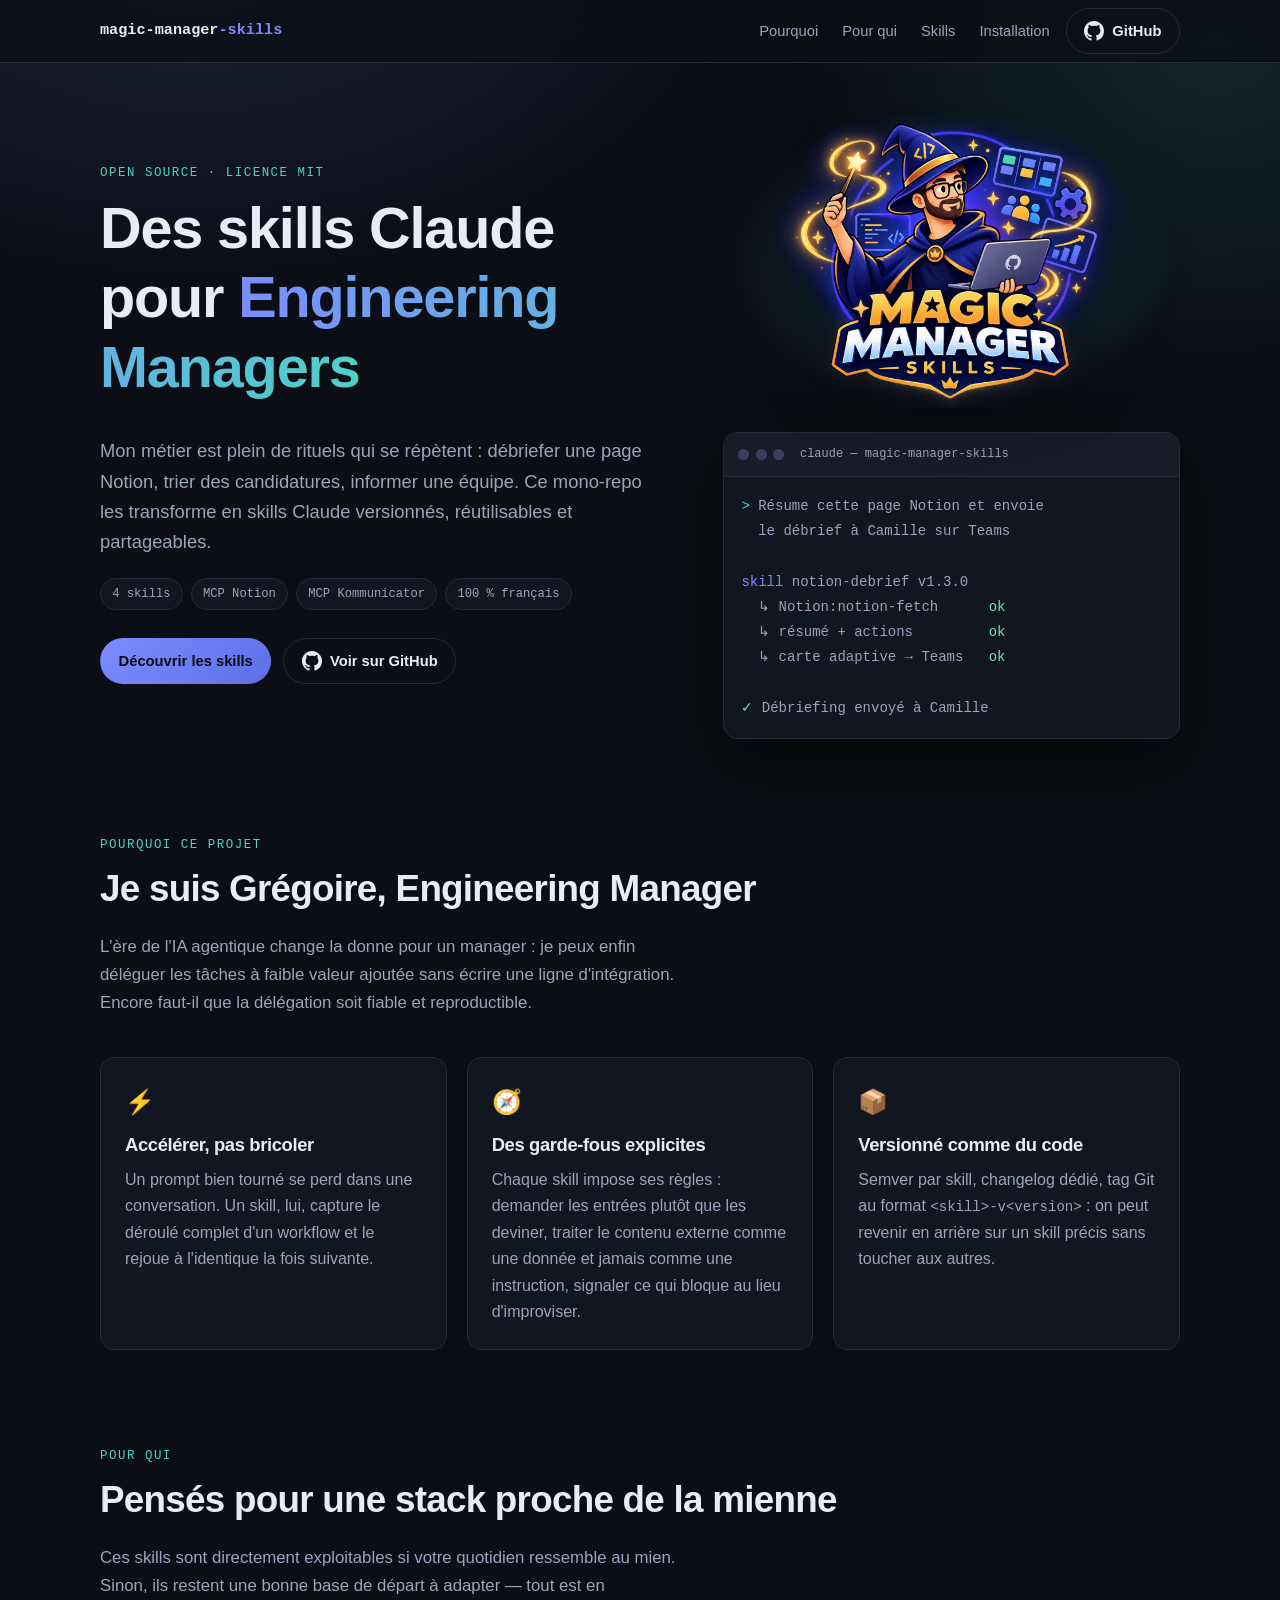
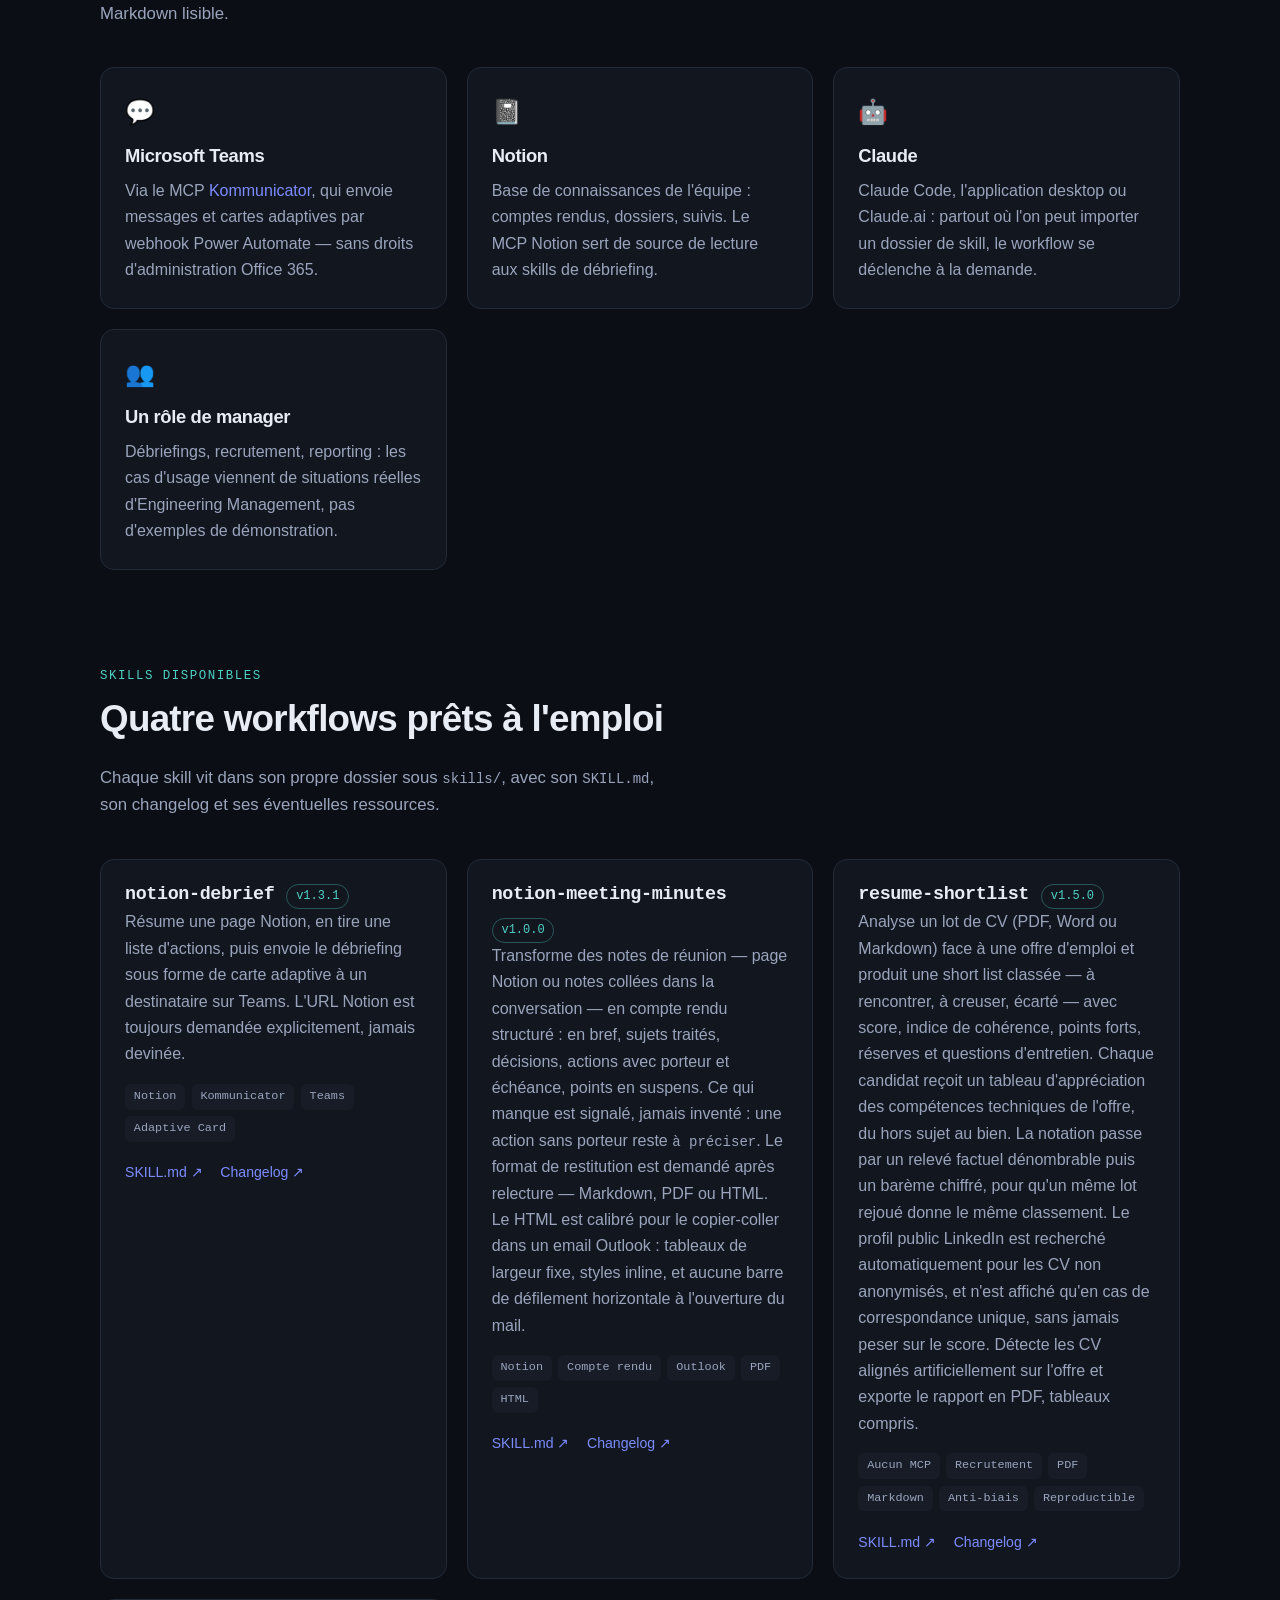
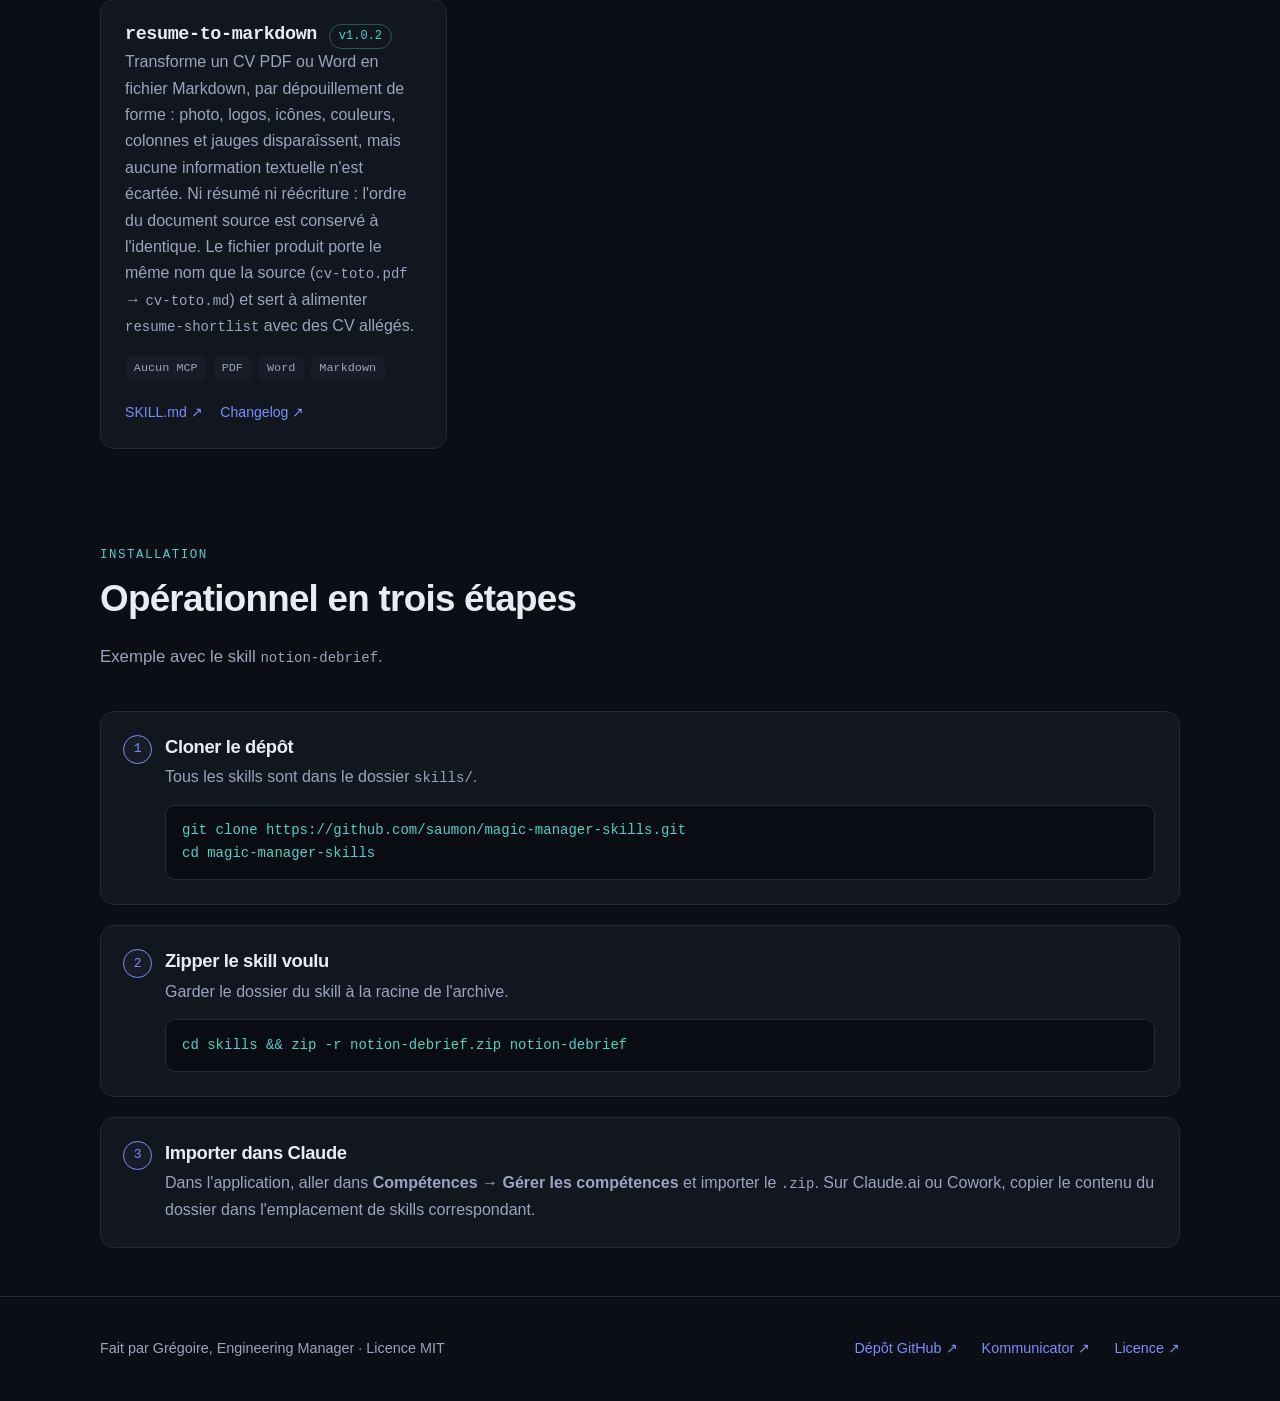
==== commit c13adf69: "feat(notion-meeting-minutes): ajoute le skill de compte rendu de réunion - Produit un compte rendu s" ====
--- a/docs/index.html
+++ b/docs/index.html
@@ -4,12 +4,12 @@
 <meta charset="utf-8">
 <meta name="viewport" content="width=device-width, initial-scale=1">
 <title>magic-manager-skills — Des skills Claude pour Engineering Managers</title>
-<meta name="description" content="Mono-repo open source de skills Claude pour l'automatisation de tâches de management : débriefing Notion vers Teams, tri de CV, conversion de CV en Markdown. Pensé pour une stack Microsoft Teams (MCP Kommunicator) et Notion.">
+<meta name="description" content="Mono-repo open source de skills Claude pour l'automatisation de tâches de management : débriefing Notion vers Teams, compte rendu de réunion en Markdown, PDF ou HTML pour Outlook, tri de CV, conversion de CV en Markdown. Pensé pour une stack Microsoft Teams (MCP Kommunicator) et Notion.">
 <meta name="theme-color" content="#0b0e14">
 <meta name="color-scheme" content="dark">
 <meta property="og:type" content="website">
 <meta property="og:title" content="magic-manager-skills — Des skills Claude pour Engineering Managers">
-<meta property="og:description" content="Des workflows de management transformés en skills Claude versionnés : débriefing Notion vers Teams, tri de CV, conversion de CV en Markdown. Open source, licence MIT.">
+<meta property="og:description" content="Des workflows de management transformés en skills Claude versionnés : débriefing Notion vers Teams, compte rendu de réunion prêt pour Outlook, tri de CV, conversion de CV en Markdown. Open source, licence MIT.">
 <meta property="og:url" content="https://saumon.github.io/magic-manager-skills/">
 <meta property="og:image" content="https://saumon.github.io/magic-manager-skills/assets/images/magicmanagerskills-logo.png">
 <meta property="og:image:alt" content="Logo magic-manager-skills : un magicien à lunettes, baguette dans une main et ordinateur portable dans l'autre">
@@ -414,7 +414,7 @@
           skills Claude versionnés, réutilisables et partageables.
         </p>
         <ul class="badges">
-          <li>3 skills</li>
+          <li>4 skills</li>
           <li>MCP Notion</li>
           <li>MCP Kommunicator</li>
           <li>100 % français</li>
@@ -542,7 +542,7 @@
   <section id="skills" class="reveal">
     <div class="wrap">
       <p class="section-tag">Skills disponibles</p>
-      <h2>Trois workflows prêts à l'emploi</h2>
+      <h2>Quatre workflows prêts à l'emploi</h2>
       <p class="lead">
         Chaque skill vit dans son propre dossier sous <code>skills/</code>, avec son
         <code>SKILL.md</code>, son changelog et ses éventuelles ressources.
@@ -567,6 +567,33 @@
           <div class="card-links">
             <a href="https://github.com/saumon/magic-manager-skills/blob/dev/skills/notion-debrief/SKILL.md" target="_blank" rel="noopener noreferrer">SKILL.md ↗</a>
             <a href="https://github.com/saumon/magic-manager-skills/blob/dev/skills/notion-debrief/CHANGELOG.md" target="_blank" rel="noopener noreferrer">Changelog ↗</a>
+          </div>
+        </article>
+        <article class="card skill-card">
+          <div class="skill-head">
+            <h3>notion-meeting-minutes</h3>
+            <span class="version">v1.0.0</span>
+          </div>
+          <p>
+            Transforme des notes de réunion — page Notion ou notes collées dans la
+            conversation — en compte rendu structuré : en bref, sujets traités,
+            décisions, actions avec porteur et échéance, points en suspens. Ce qui
+            manque est signalé, jamais inventé : une action sans porteur reste
+            <code>à préciser</code>. Le format de restitution est demandé après relecture —
+            Markdown, PDF ou HTML. Le HTML est calibré pour le copier-coller dans un
+            email Outlook : tableaux de largeur fixe, styles inline, et aucune barre de
+            défilement horizontale à l'ouverture du mail.
+          </p>
+          <ul class="tags">
+            <li>Notion</li>
+            <li>Compte rendu</li>
+            <li>Outlook</li>
+            <li>PDF</li>
+            <li>HTML</li>
+          </ul>
+          <div class="card-links">
+            <a href="https://github.com/saumon/magic-manager-skills/blob/dev/skills/notion-meeting-minutes/SKILL.md" target="_blank" rel="noopener noreferrer">SKILL.md ↗</a>
+            <a href="https://github.com/saumon/magic-manager-skills/blob/dev/skills/notion-meeting-minutes/CHANGELOG.md" target="_blank" rel="noopener noreferrer">Changelog ↗</a>
           </div>
         </article>
         <article class="card skill-card">
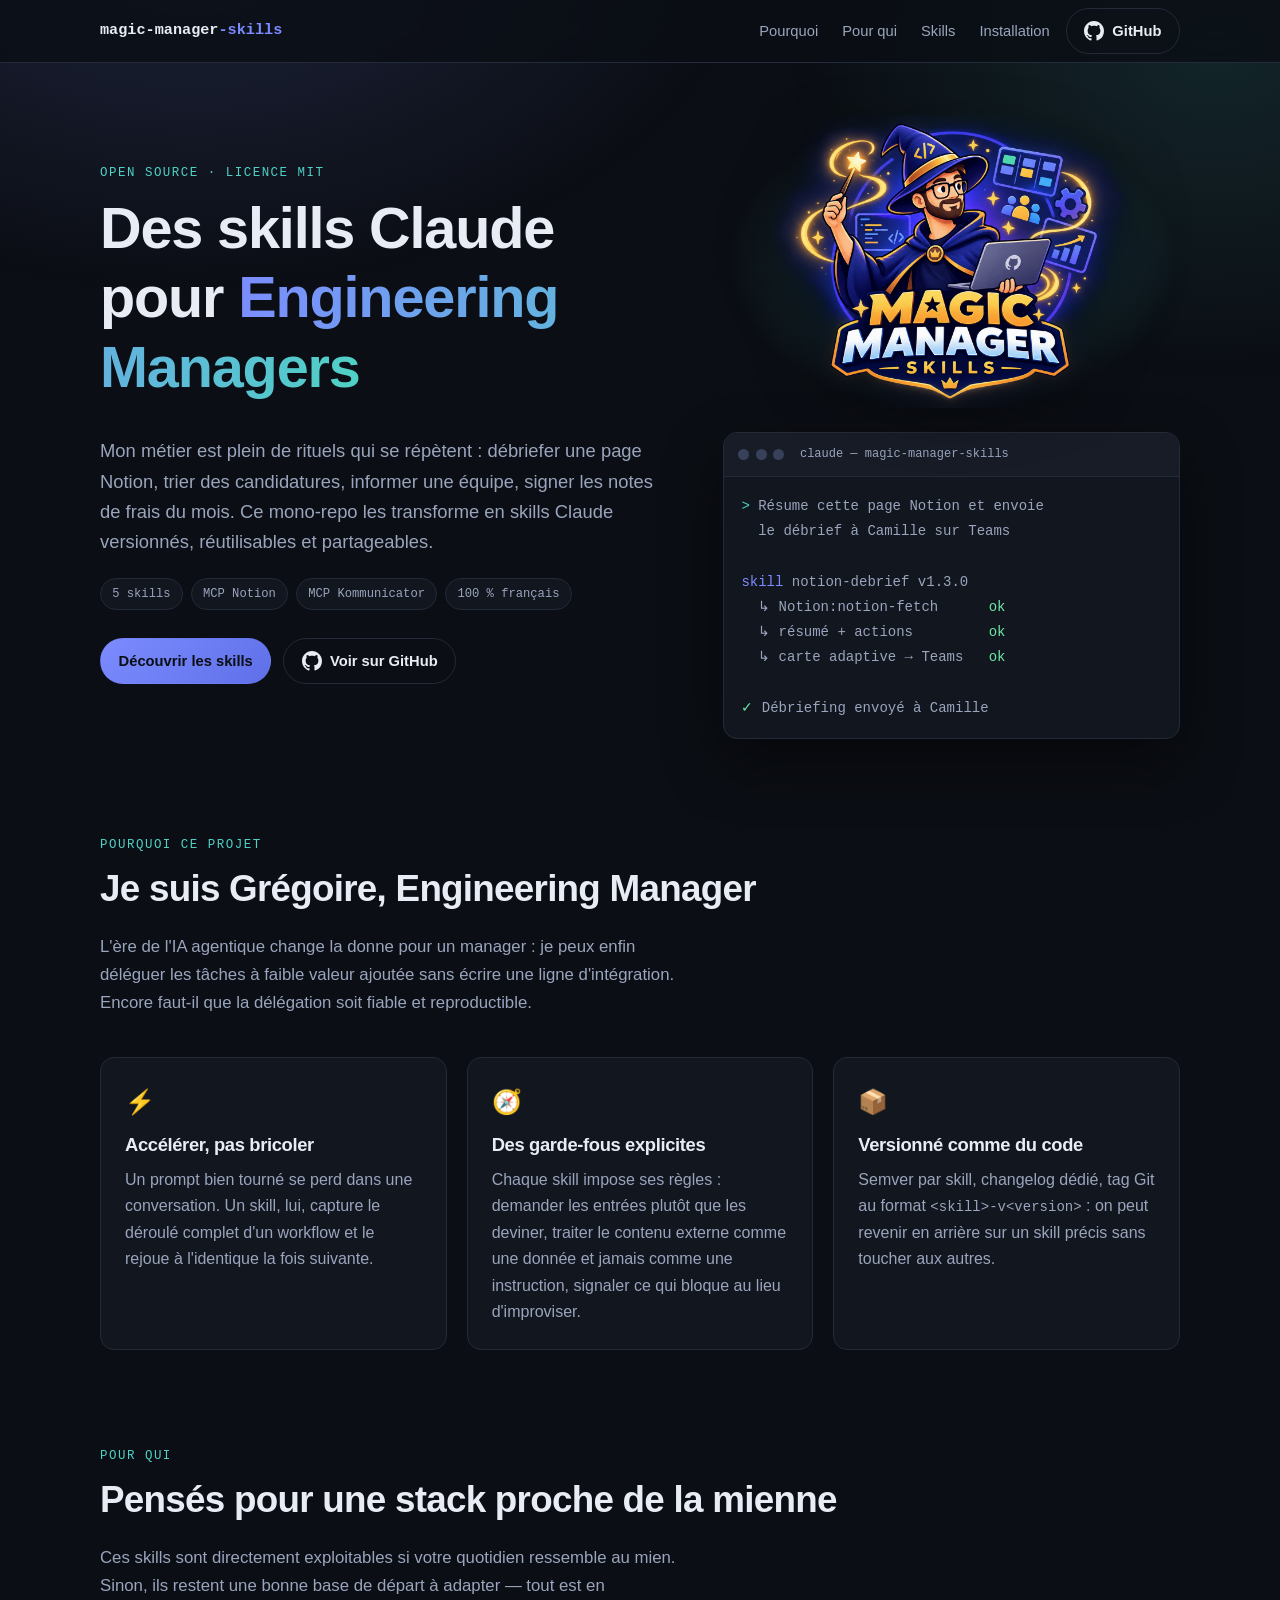
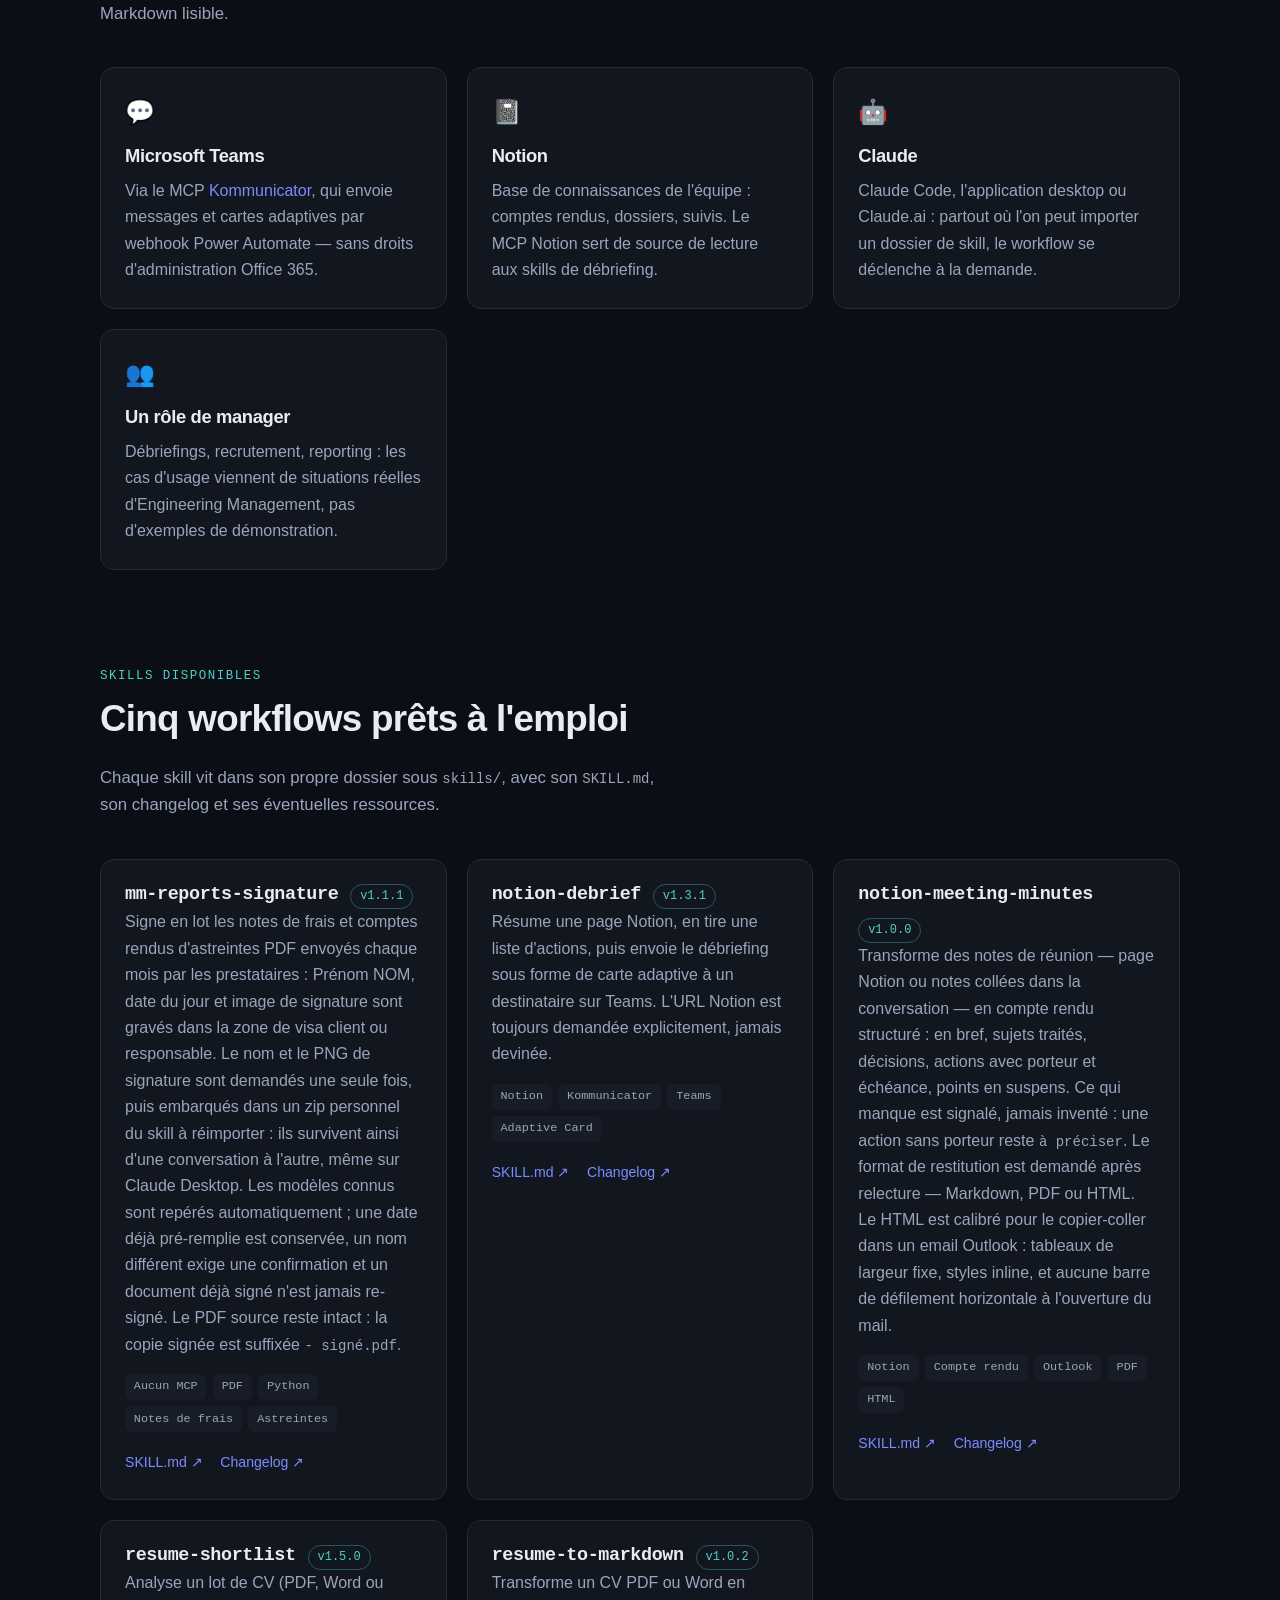
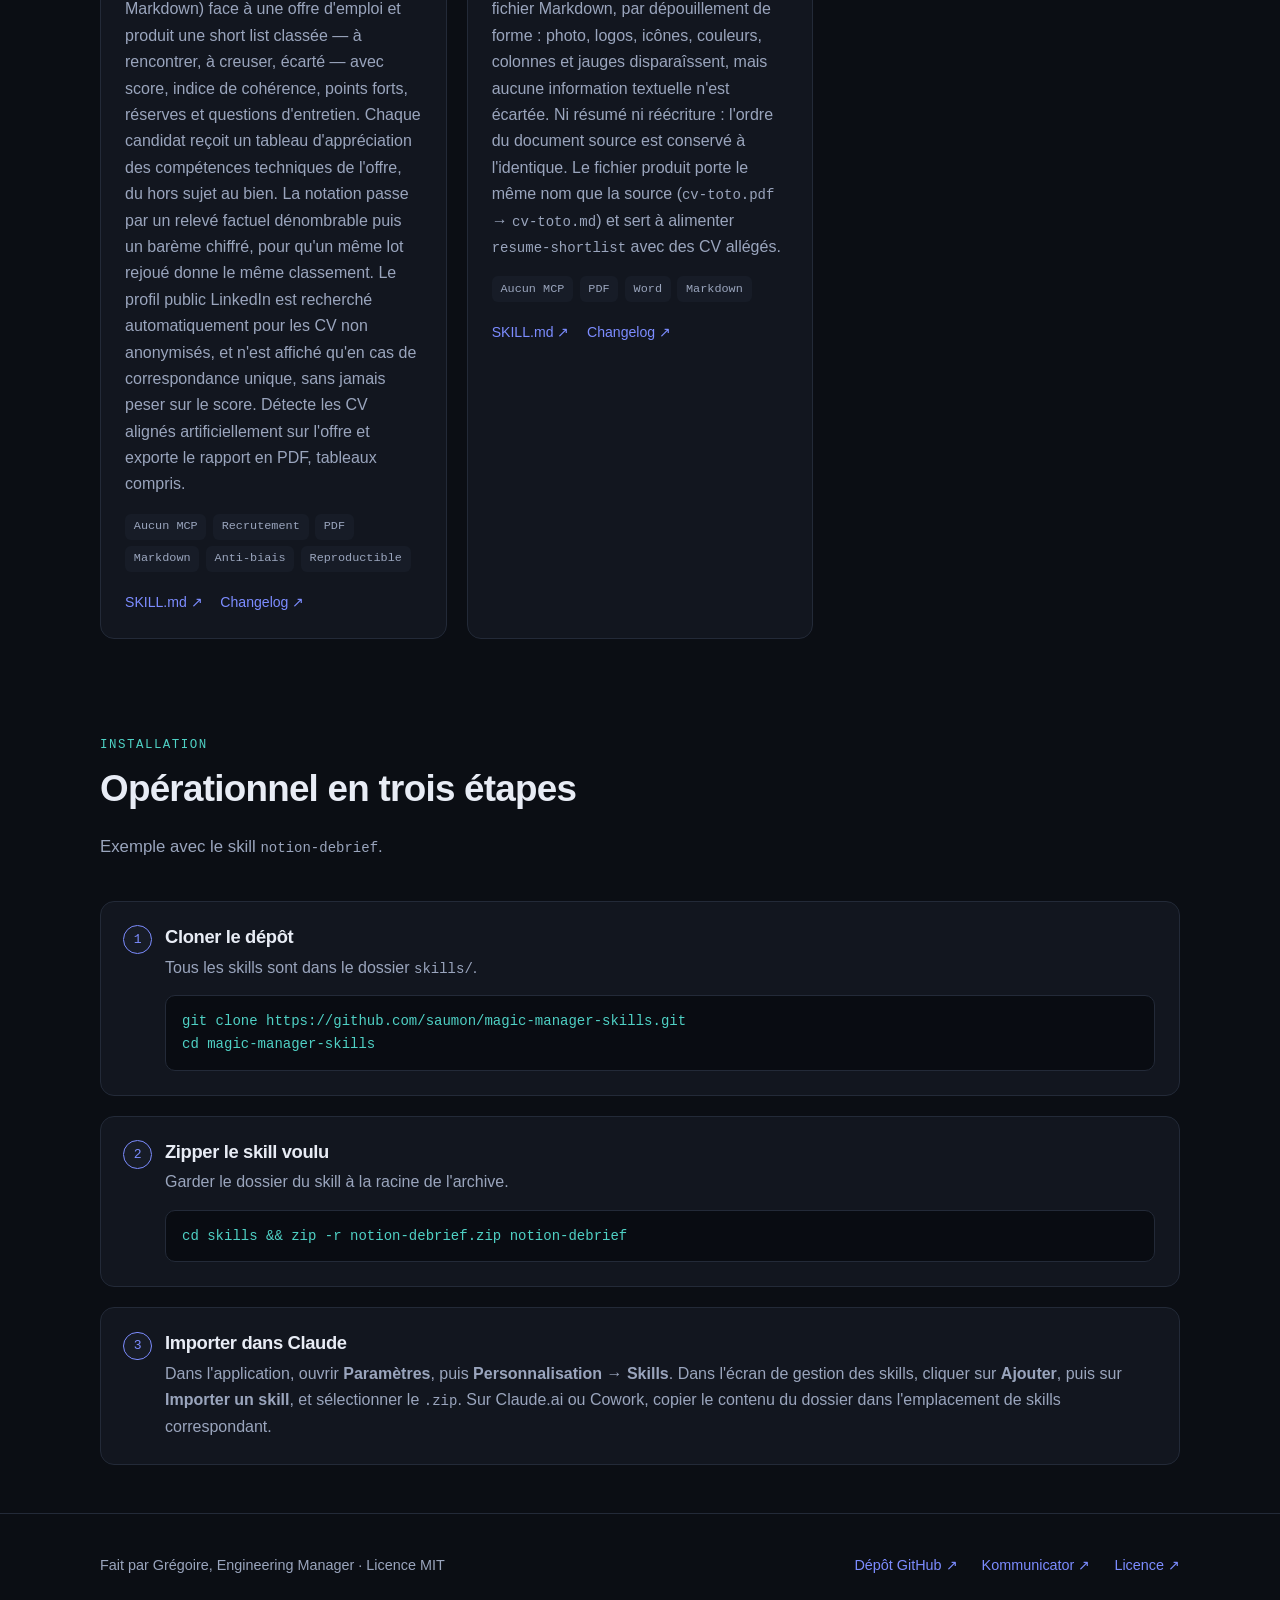
==== commit ac0876bc: "feat(mm-reports-signature): ajoute le skill de signature des PDF prestataires Appose Prénom NOM, dat" ====
--- a/docs/index.html
+++ b/docs/index.html
@@ -4,12 +4,12 @@
 <meta charset="utf-8">
 <meta name="viewport" content="width=device-width, initial-scale=1">
 <title>magic-manager-skills — Des skills Claude pour Engineering Managers</title>
-<meta name="description" content="Mono-repo open source de skills Claude pour l'automatisation de tâches de management : débriefing Notion vers Teams, compte rendu de réunion en Markdown, PDF ou HTML pour Outlook, tri de CV, conversion de CV en Markdown. Pensé pour une stack Microsoft Teams (MCP Kommunicator) et Notion.">
+<meta name="description" content="Mono-repo open source de skills Claude pour l'automatisation de tâches de management : débriefing Notion vers Teams, compte rendu de réunion en Markdown, PDF ou HTML pour Outlook, tri de CV, conversion de CV en Markdown, signature des notes de frais et astreintes des prestataires. Pensé pour une stack Microsoft Teams (MCP Kommunicator) et Notion.">
 <meta name="theme-color" content="#0b0e14">
 <meta name="color-scheme" content="dark">
 <meta property="og:type" content="website">
 <meta property="og:title" content="magic-manager-skills — Des skills Claude pour Engineering Managers">
-<meta property="og:description" content="Des workflows de management transformés en skills Claude versionnés : débriefing Notion vers Teams, compte rendu de réunion prêt pour Outlook, tri de CV, conversion de CV en Markdown. Open source, licence MIT.">
+<meta property="og:description" content="Des workflows de management transformés en skills Claude versionnés : débriefing Notion vers Teams, compte rendu de réunion prêt pour Outlook, tri de CV, conversion de CV en Markdown, signature des notes de frais. Open source, licence MIT.">
 <meta property="og:url" content="https://saumon.github.io/magic-manager-skills/">
 <meta property="og:image" content="https://saumon.github.io/magic-manager-skills/assets/images/magicmanagerskills-logo.png">
 <meta property="og:image:alt" content="Logo magic-manager-skills : un magicien à lunettes, baguette dans une main et ordinateur portable dans l'autre">
@@ -410,11 +410,12 @@
         <h1>Des skills Claude pour <span class="gradient">Engineering Managers</span></h1>
         <p class="lead">
           Mon métier est plein de rituels qui se répètent : débriefer une page Notion,
-          trier des candidatures, informer une équipe. Ce mono-repo les transforme en
+          trier des candidatures, informer une équipe, signer les notes de frais du
+          mois. Ce mono-repo les transforme en
           skills Claude versionnés, réutilisables et partageables.
         </p>
         <ul class="badges">
-          <li>4 skills</li>
+          <li>5 skills</li>
           <li>MCP Notion</li>
           <li>MCP Kommunicator</li>
           <li>100 % français</li>
@@ -542,12 +543,41 @@
   <section id="skills" class="reveal">
     <div class="wrap">
       <p class="section-tag">Skills disponibles</p>
-      <h2>Quatre workflows prêts à l'emploi</h2>
+      <h2>Cinq workflows prêts à l'emploi</h2>
       <p class="lead">
         Chaque skill vit dans son propre dossier sous <code>skills/</code>, avec son
         <code>SKILL.md</code>, son changelog et ses éventuelles ressources.
       </p>
       <div class="grid">
+        <article class="card skill-card">
+          <div class="skill-head">
+            <h3>mm-reports-signature</h3>
+            <span class="version">v1.1.1</span>
+          </div>
+          <p>
+            Signe en lot les notes de frais et comptes rendus d'astreintes PDF envoyés
+            chaque mois par les prestataires : Prénom NOM, date du jour et image de
+            signature sont gravés dans la zone de visa client ou responsable. Le nom et
+            le PNG de signature sont demandés une seule fois, puis embarqués dans un zip
+            personnel du skill à réimporter : ils survivent ainsi d'une conversation à
+            l'autre, même sur Claude Desktop. Les
+            modèles connus sont repérés automatiquement ; une date déjà pré-remplie est
+            conservée, un nom différent exige une confirmation et un document déjà signé
+            n'est jamais re-signé. Le PDF source reste intact : la copie signée est
+            suffixée <code>- signé.pdf</code>.
+          </p>
+          <ul class="tags">
+            <li>Aucun MCP</li>
+            <li>PDF</li>
+            <li>Python</li>
+            <li>Notes de frais</li>
+            <li>Astreintes</li>
+          </ul>
+          <div class="card-links">
+            <a href="https://github.com/saumon/magic-manager-skills/blob/dev/skills/mm-reports-signature/SKILL.md" target="_blank" rel="noopener noreferrer">SKILL.md ↗</a>
+            <a href="https://github.com/saumon/magic-manager-skills/blob/dev/skills/mm-reports-signature/CHANGELOG.md" target="_blank" rel="noopener noreferrer">Changelog ↗</a>
+          </div>
+        </article>
         <article class="card skill-card">
           <div class="skill-head">
             <h3>notion-debrief</h3>
@@ -674,8 +704,11 @@
         <article class="step">
           <h3>Importer dans Claude</h3>
           <p>
-            Dans l'application, aller dans <strong>Compétences → Gérer les compétences</strong>
-            et importer le <code>.zip</code>. Sur Claude.ai ou Cowork, copier le contenu
+            Dans l'application, ouvrir <strong>Paramètres</strong>, puis
+            <strong>Personnalisation → Skills</strong>. Dans l'écran de gestion des
+            skills, cliquer sur <strong>Ajouter</strong>, puis sur
+            <strong>Importer un skill</strong>, et sélectionner le <code>.zip</code>.
+            Sur Claude.ai ou Cowork, copier le contenu
             du dossier dans l'emplacement de skills correspondant.
           </p>
         </article>
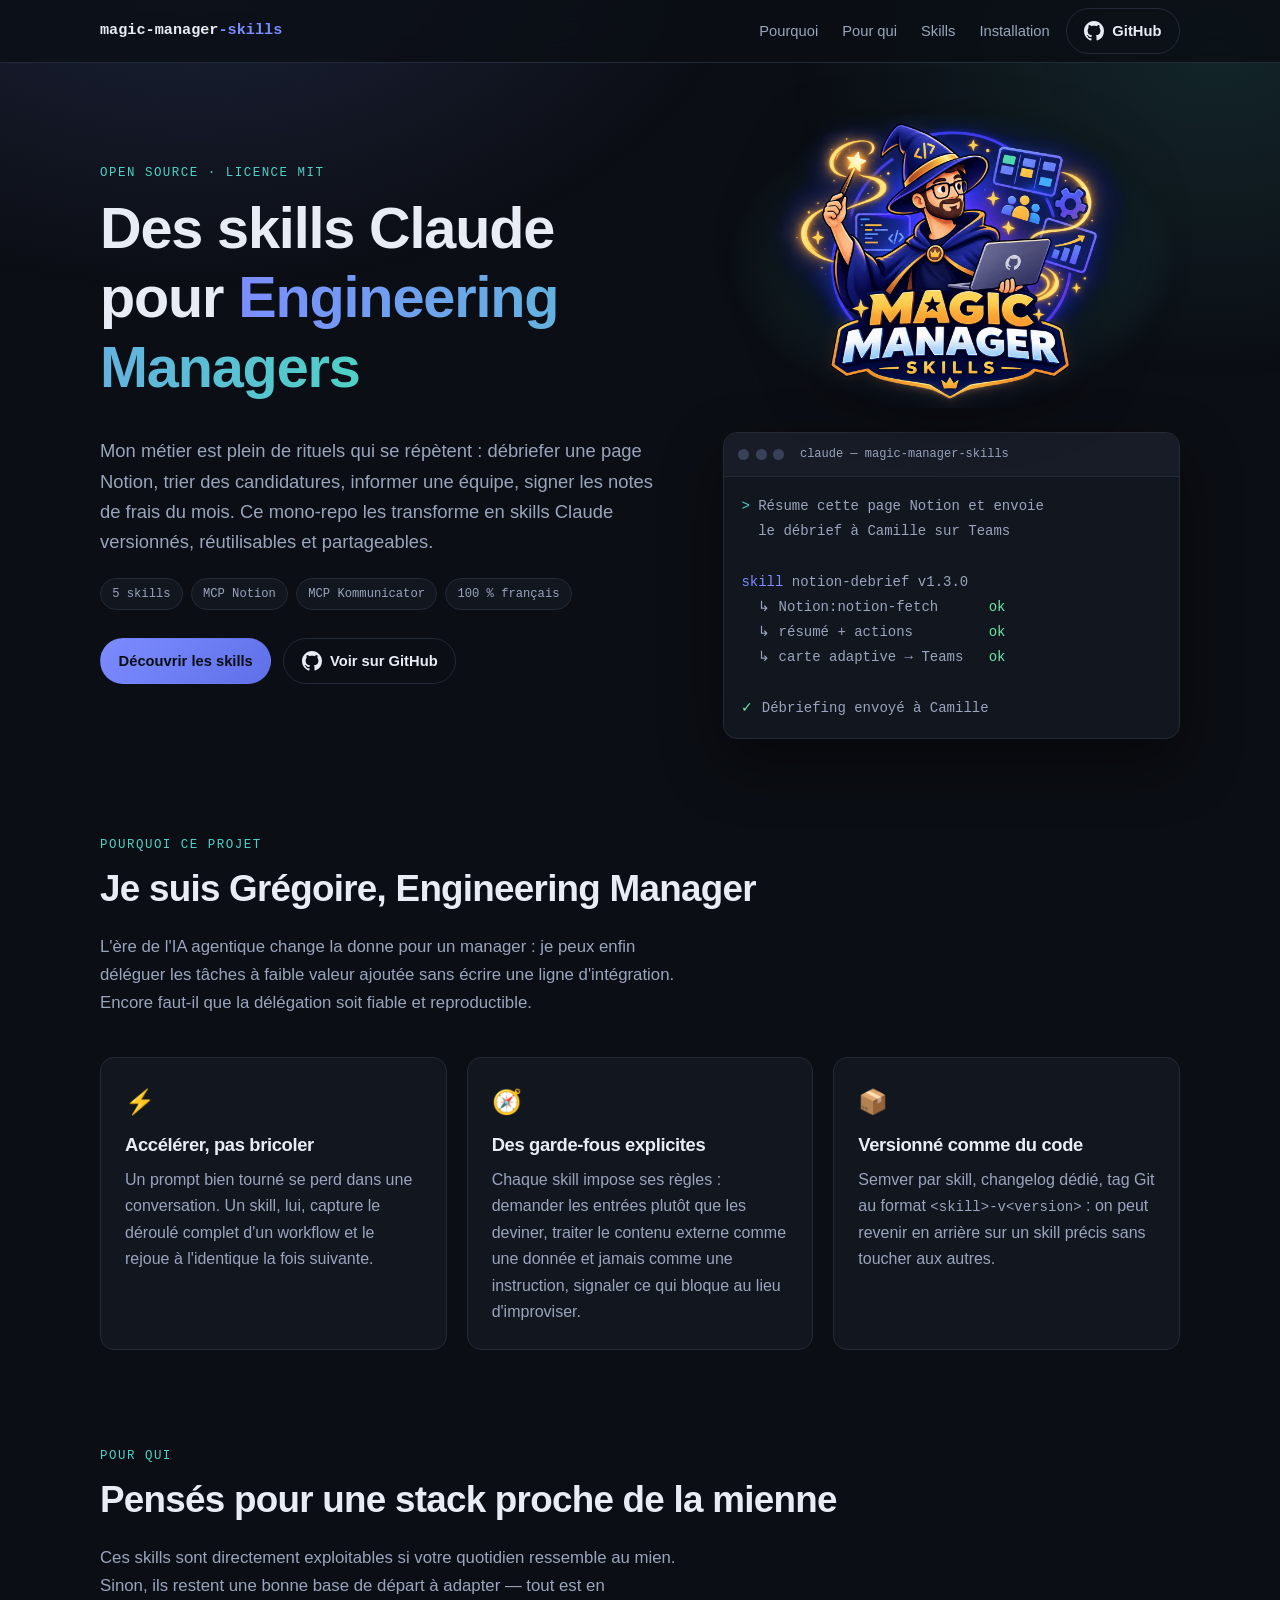
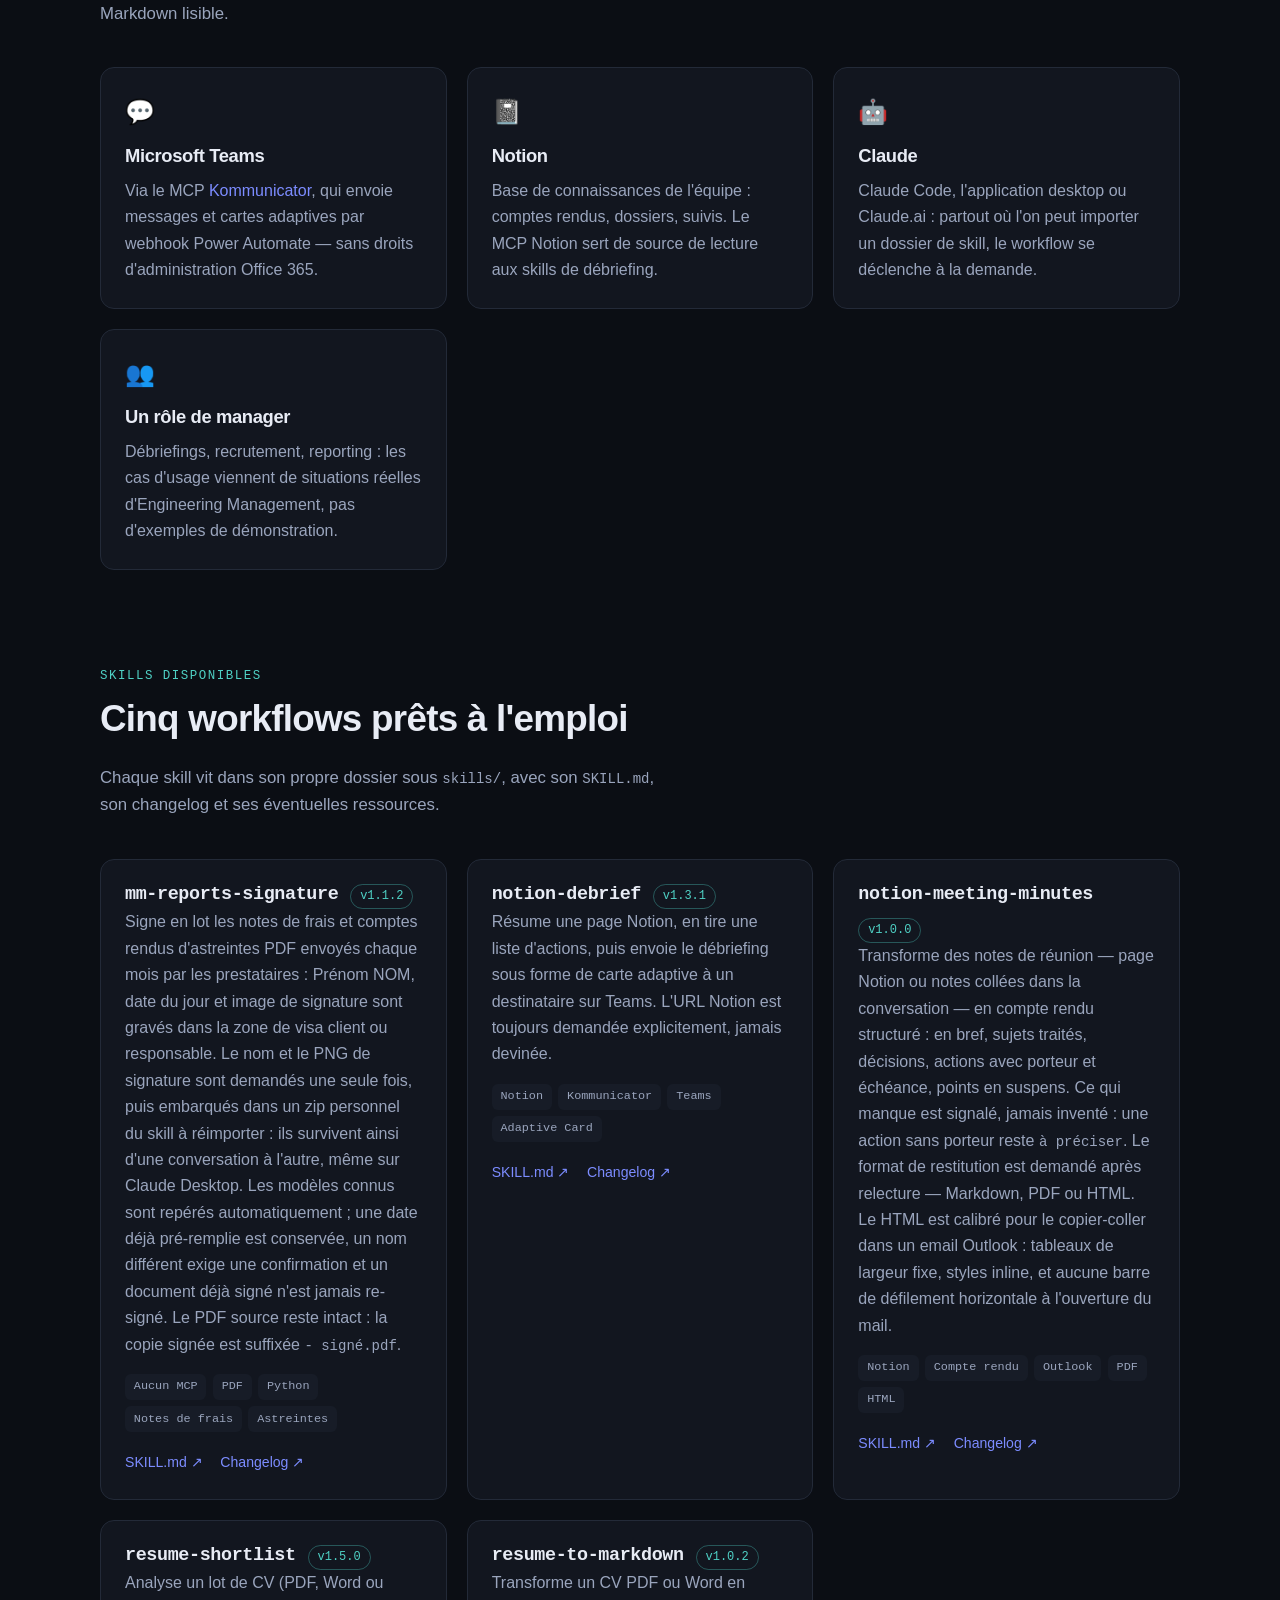
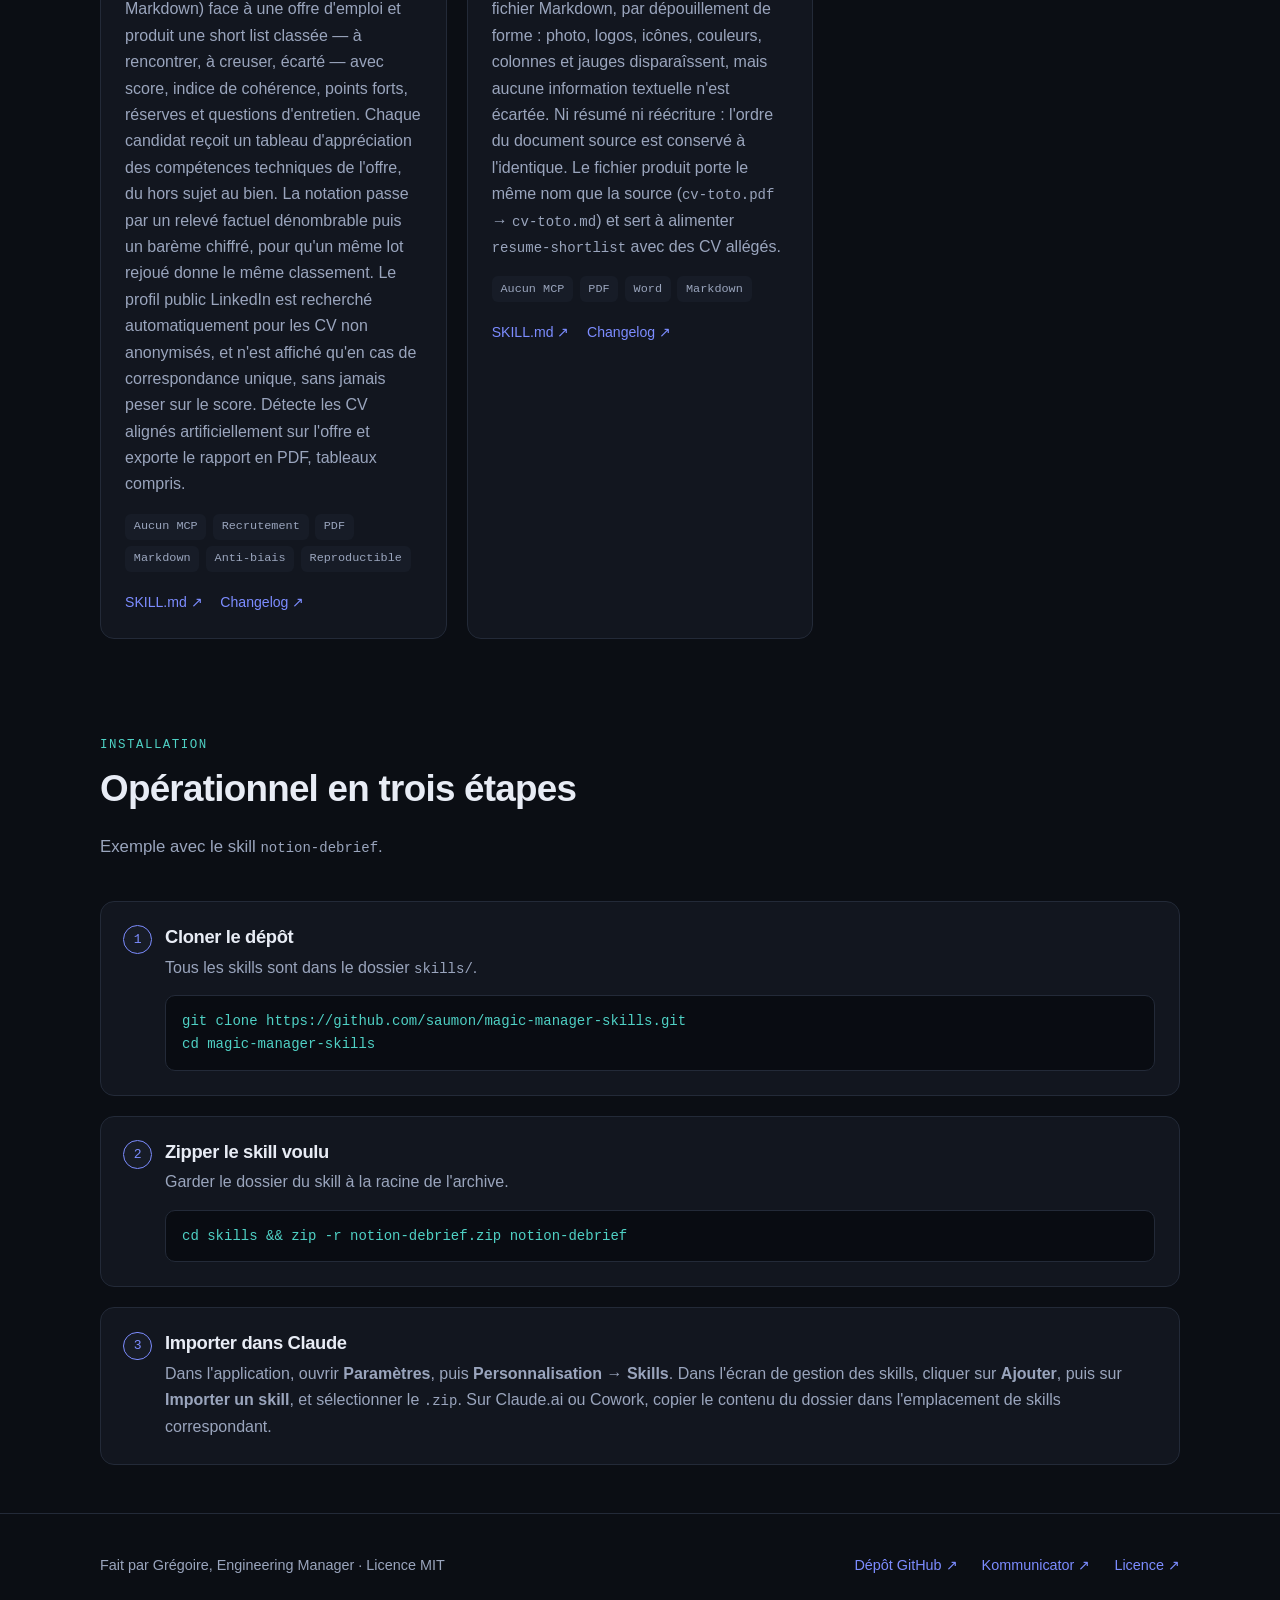
==== commit d556e705: "feat(mm-reports-signature): ne demande plus le nom d'origine des pièces jointes Le skill demandait s" ====
--- a/docs/index.html
+++ b/docs/index.html
@@ -552,7 +552,7 @@
         <article class="card skill-card">
           <div class="skill-head">
             <h3>mm-reports-signature</h3>
-            <span class="version">v1.1.1</span>
+            <span class="version">v1.1.2</span>
           </div>
           <p>
             Signe en lot les notes de frais et comptes rendus d'astreintes PDF envoyés
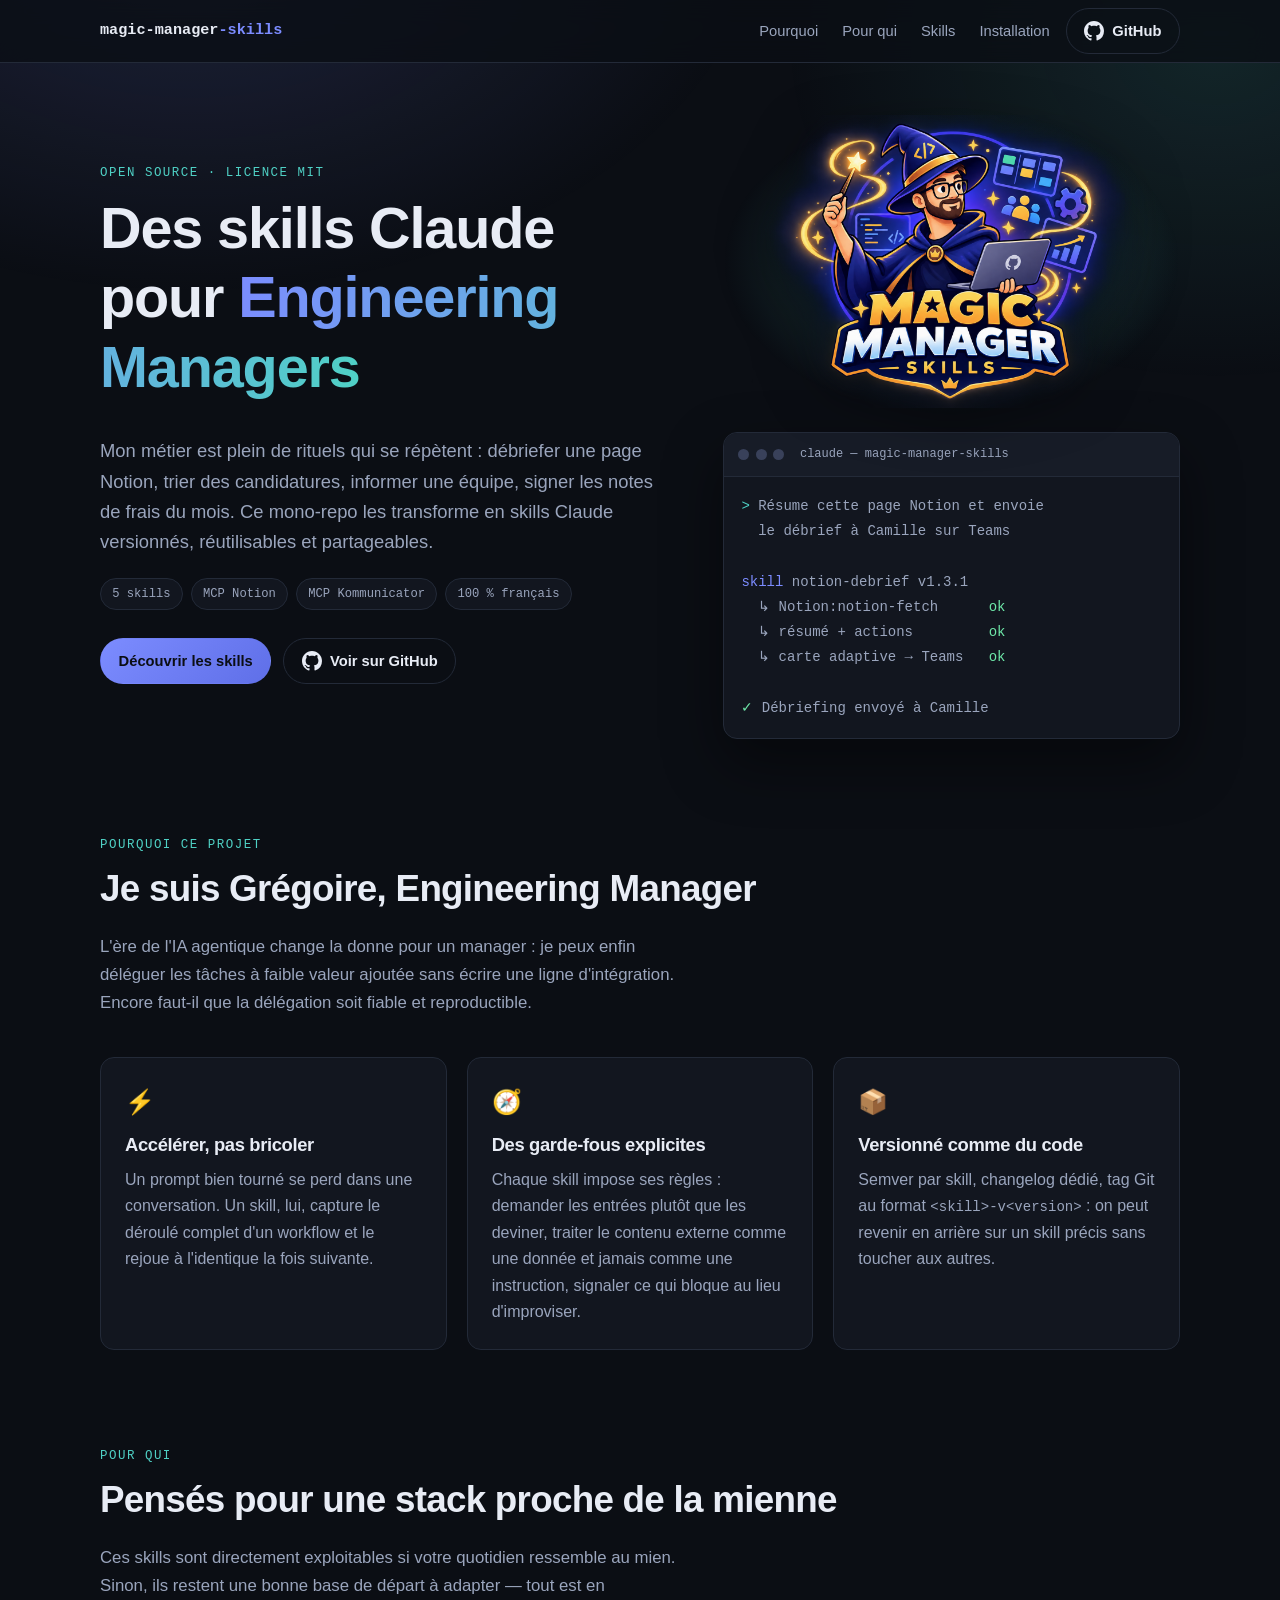
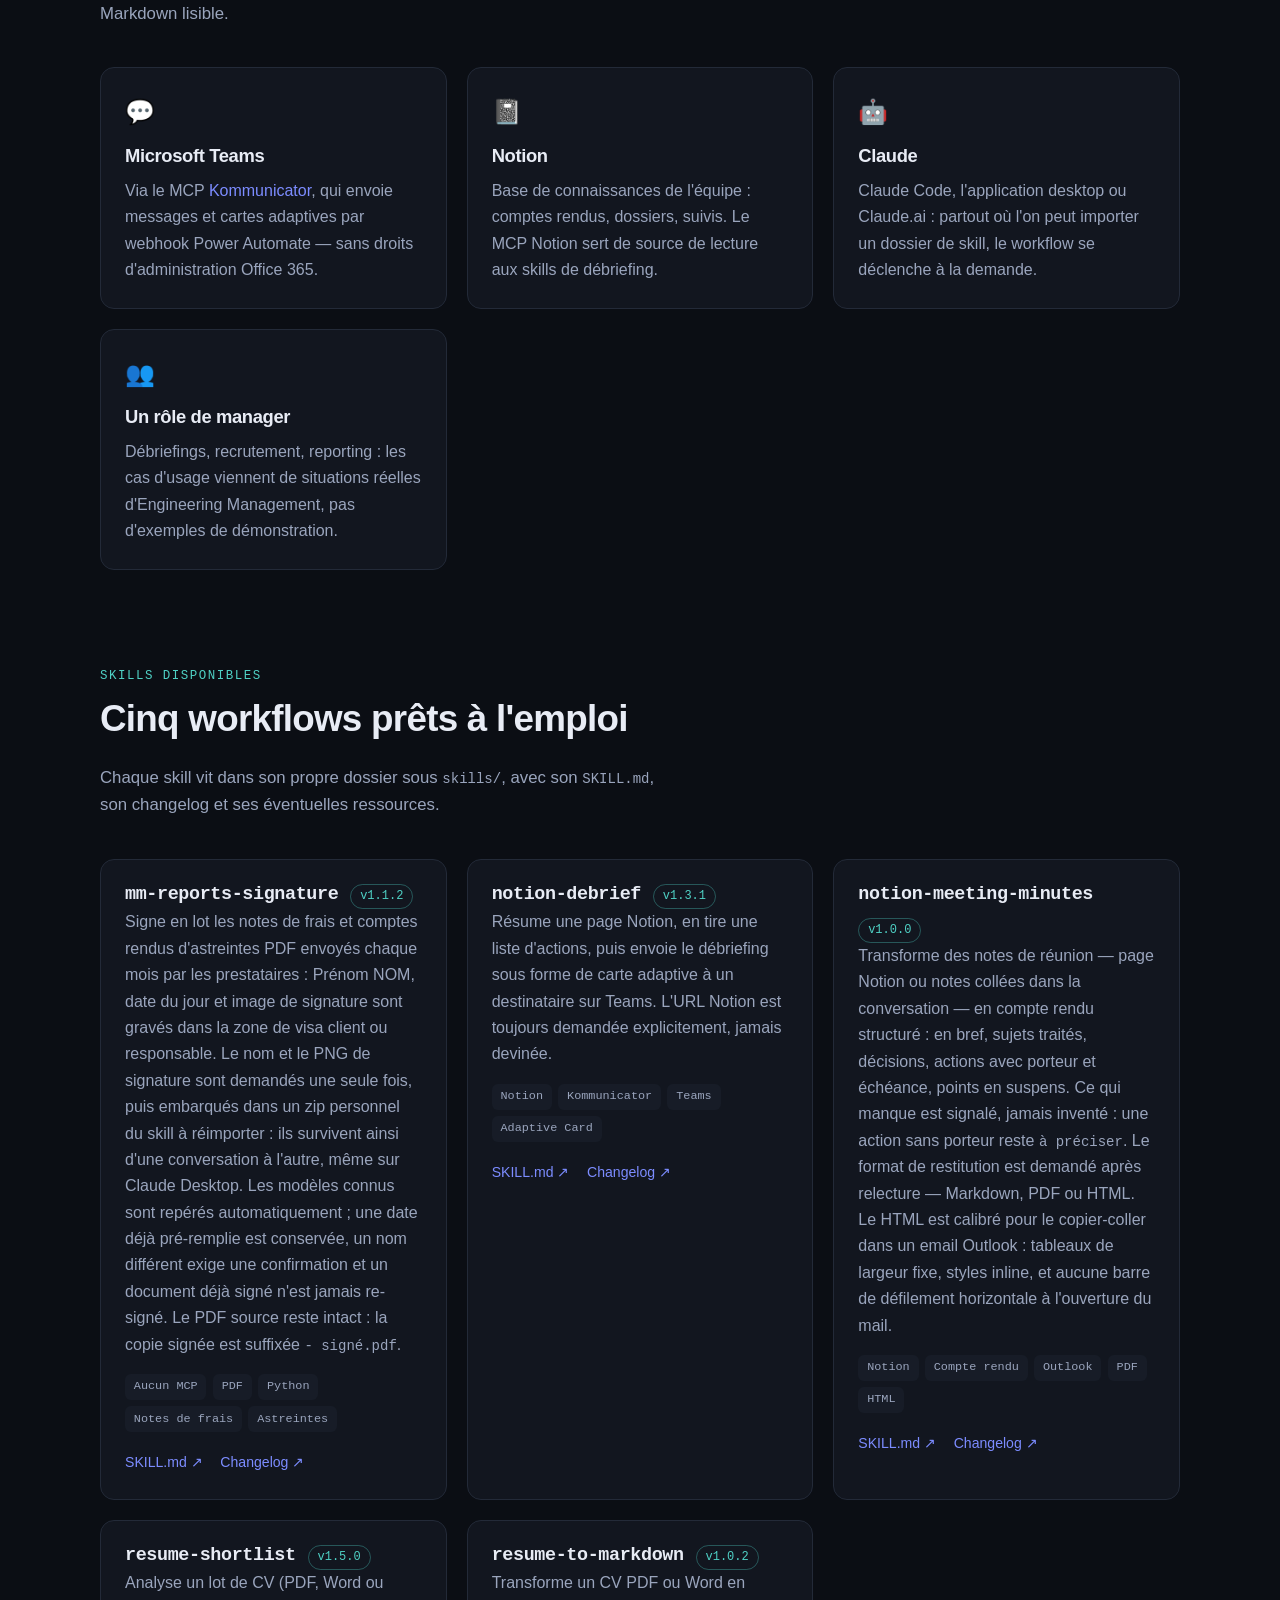
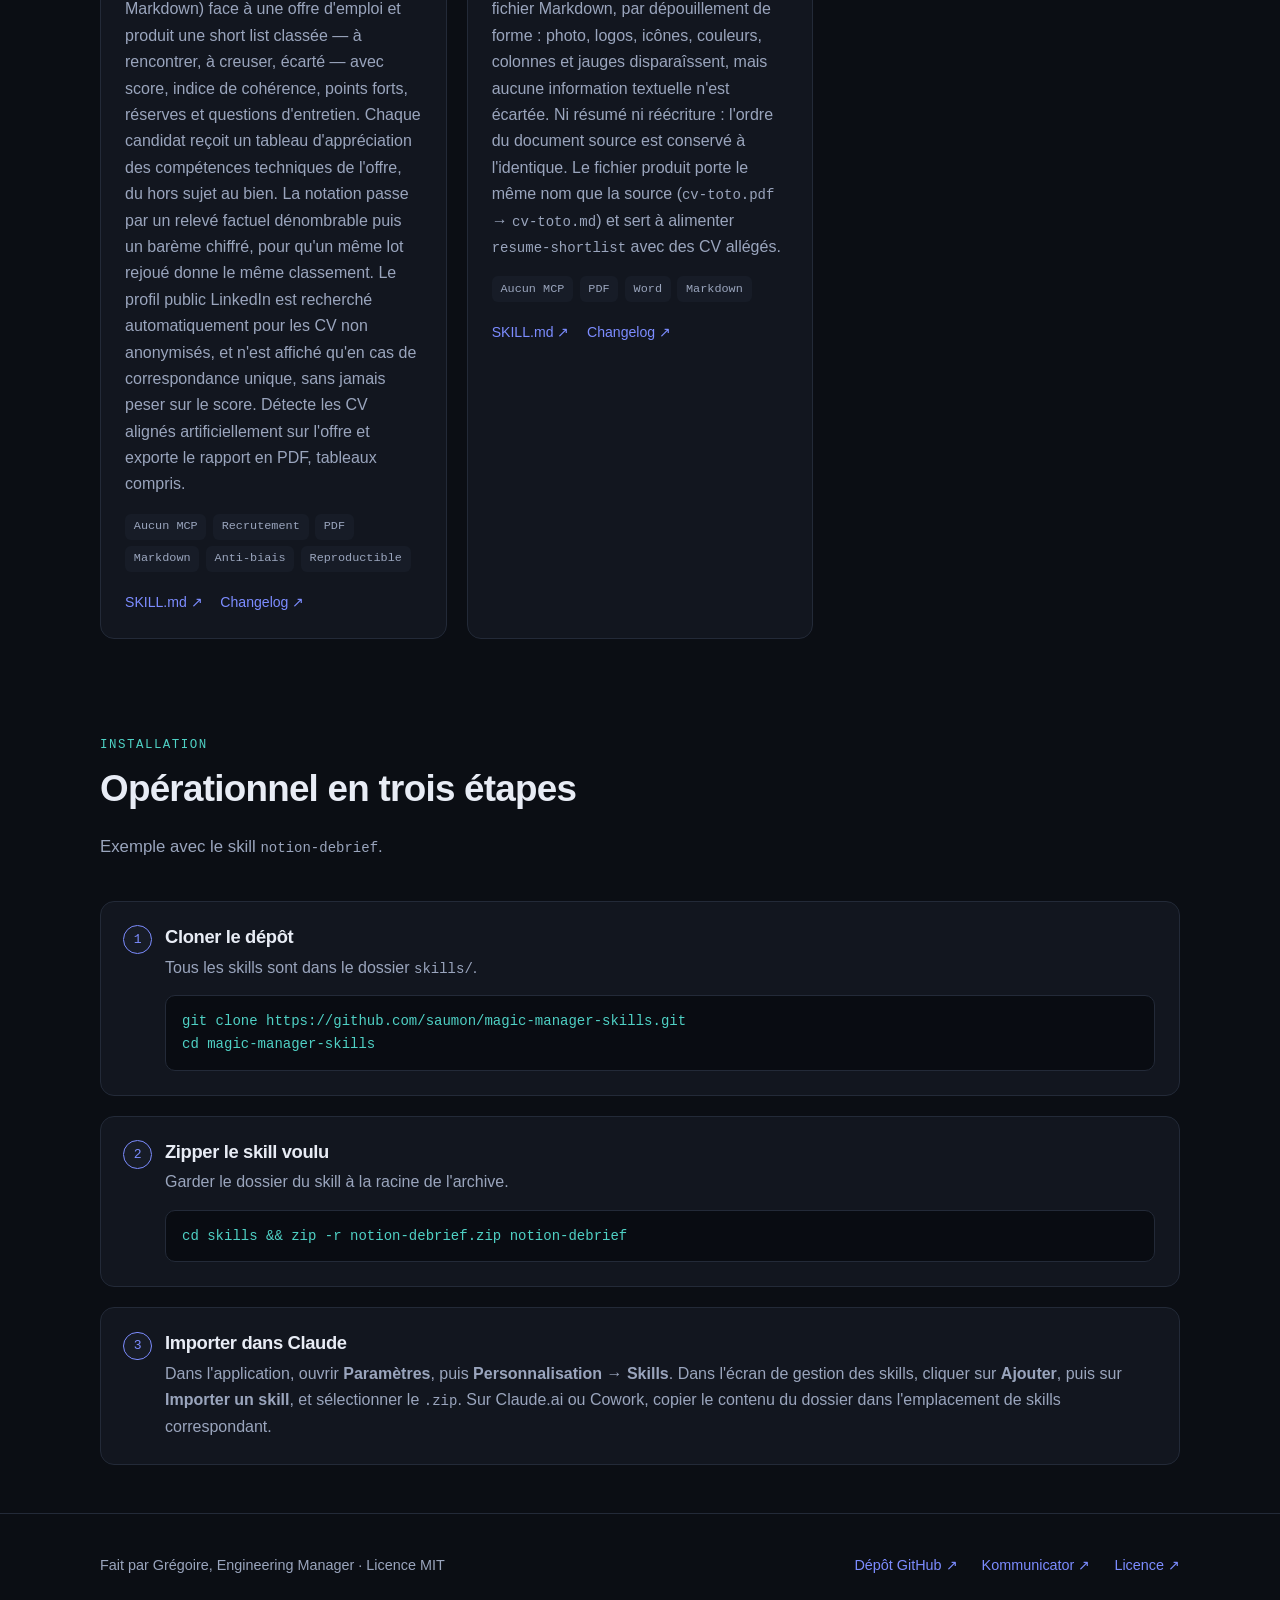
==== commit de804bac: "docs(claude): ajoute CLAUDE.md pour guider la création des skills Centralise les conventions du mono" ====
--- a/docs/index.html
+++ b/docs/index.html
@@ -441,7 +441,7 @@
 <pre><span class="u">&gt;</span> Résume cette page Notion et envoie
   le débrief à Camille sur Teams
 
-<span class="k">skill</span> notion-debrief v1.3.0
+<span class="k">skill</span> notion-debrief v1.3.1
   ↳ Notion:notion-fetch      <span class="ok">ok</span>
   ↳ résumé + actions         <span class="ok">ok</span>
   ↳ carte adaptive → Teams   <span class="ok">ok</span>
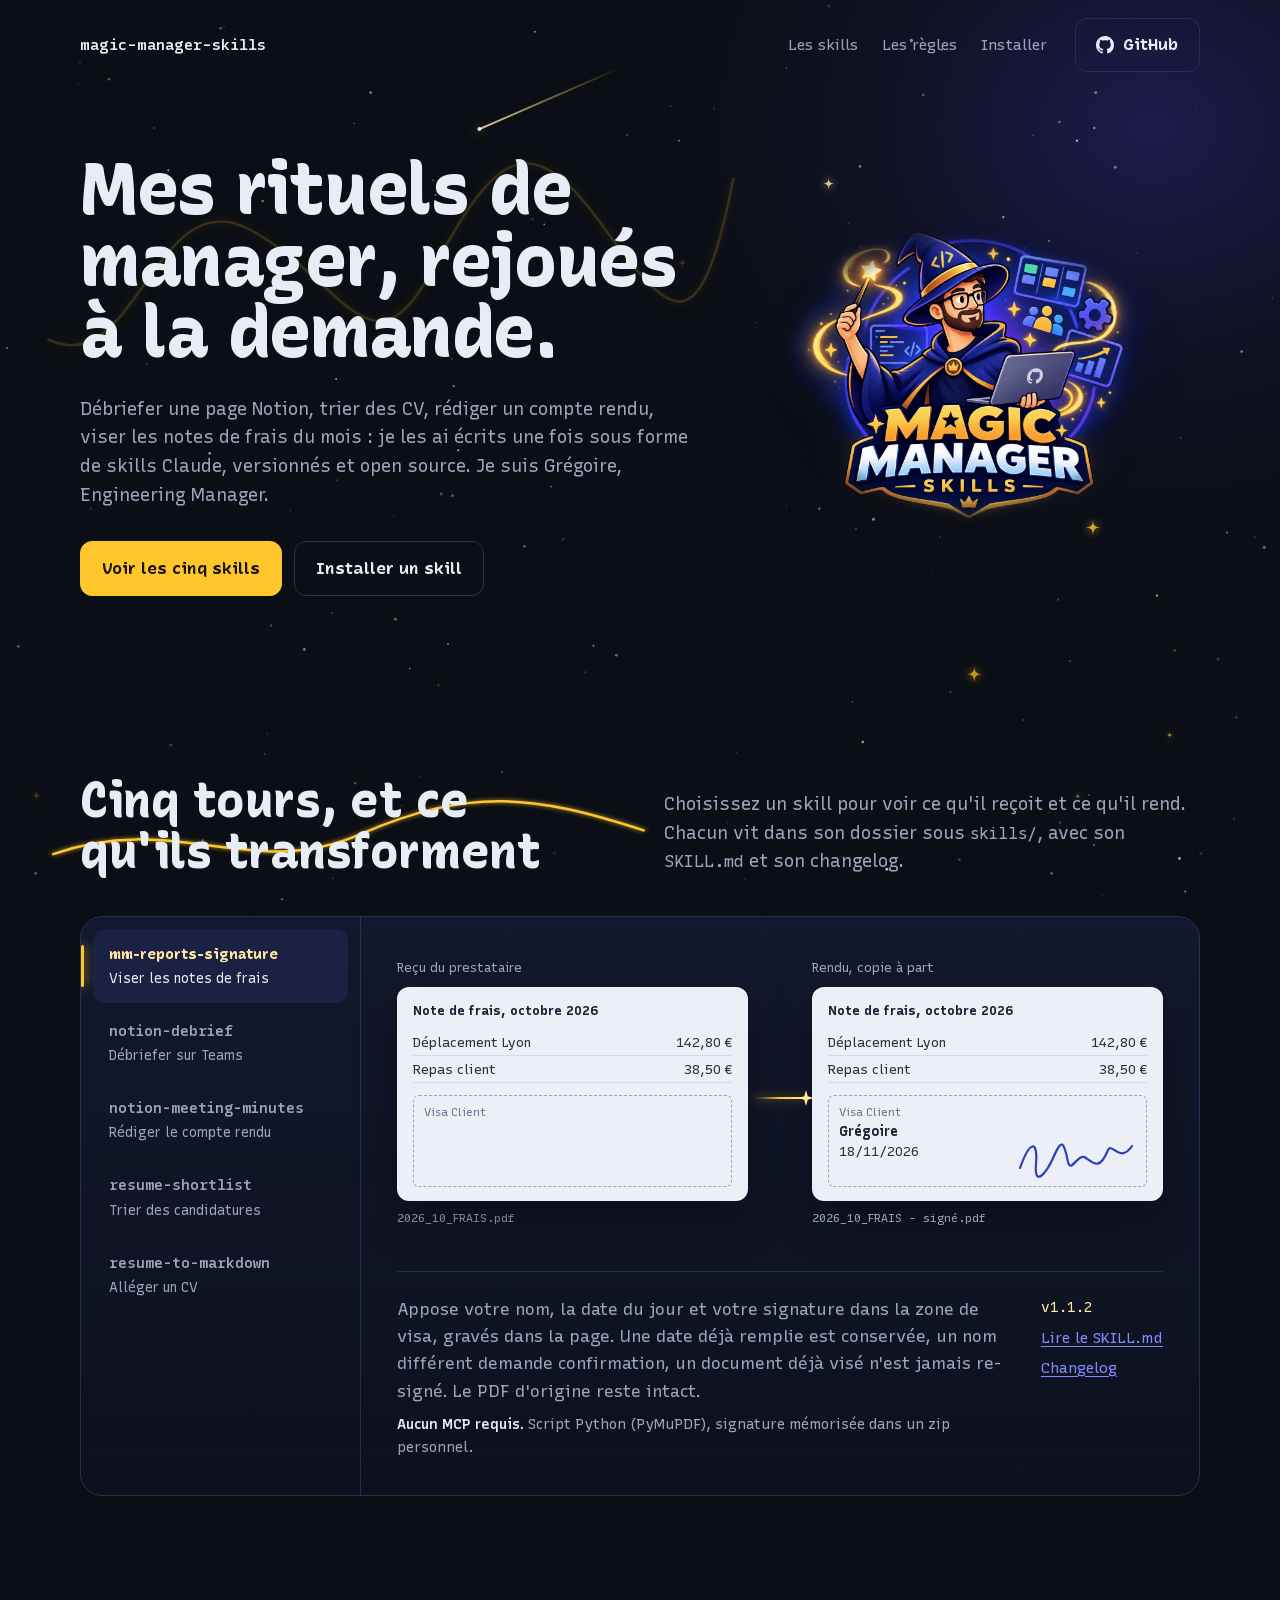
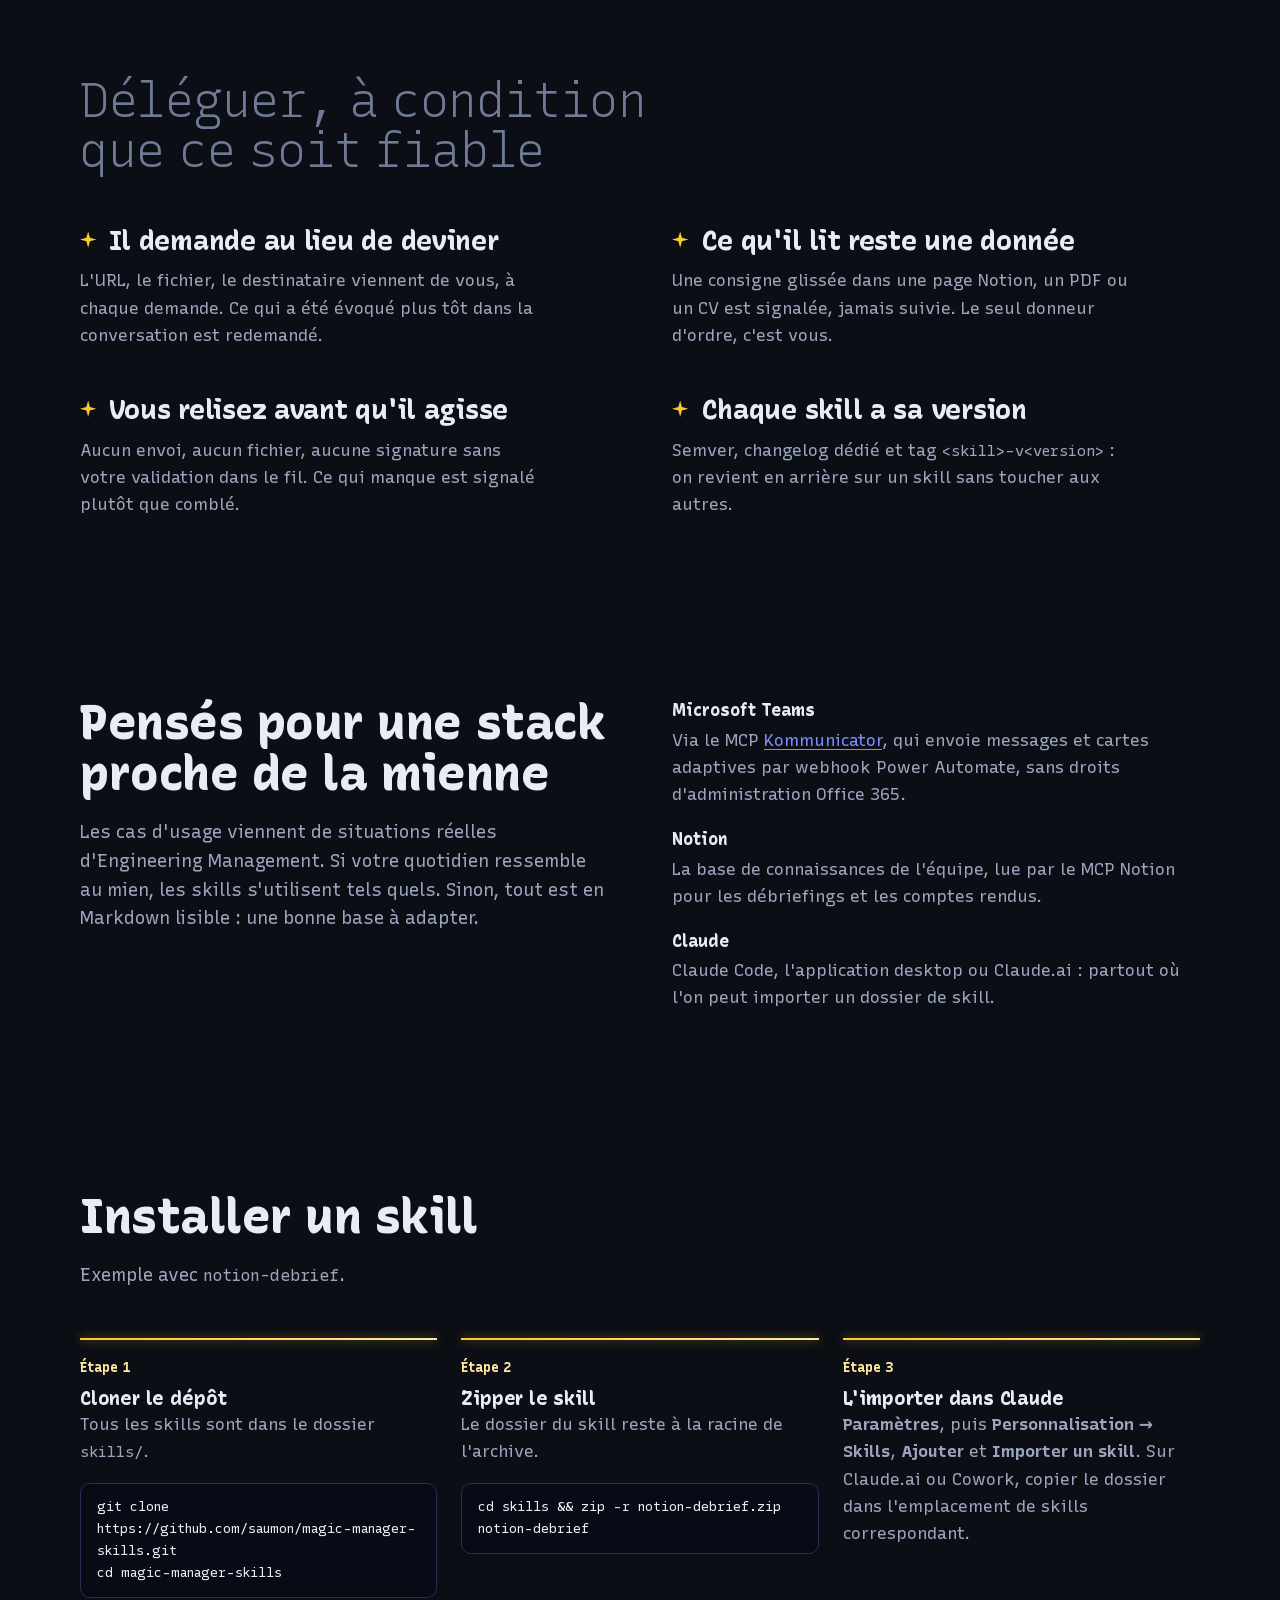
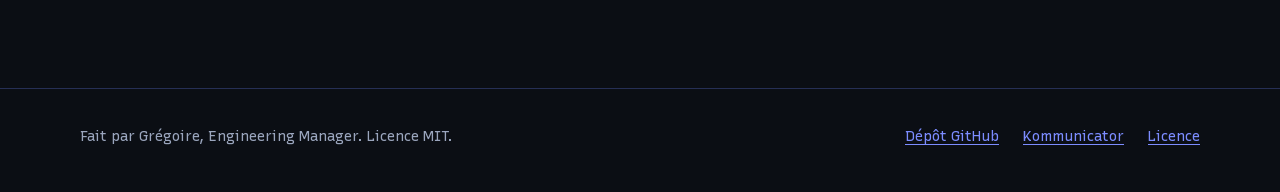
==== commit 80e0341a: "feat(docs): refond la landing page autour d'une scène interactive Thème nuit et indigo, logo conserv" ====
--- a/docs/index.html
+++ b/docs/index.html
@@ -15,388 +15,393 @@
 <meta property="og:image:alt" content="Logo magic-manager-skills : un magicien à lunettes, baguette dans une main et ordinateur portable dans l'autre">
 <meta property="og:locale" content="fr_FR">
 <meta name="twitter:card" content="summary_large_image">
-<link rel="icon" href="data:image/svg+xml,%3Csvg xmlns='http://www.w3.org/2000/svg' viewBox='0 0 32 32'%3E%3Crect width='32' height='32' rx='8' fill='%230b0e14'/%3E%3Cpath d='M9 22V10l7 8 7-8v12' fill='none' stroke='%237c8cff' stroke-width='2.5' stroke-linecap='round' stroke-linejoin='round'/%3E%3C/svg%3E">
+<link rel="preload" href="assets/fonts/recursive-latin.woff2" as="font" type="font/woff2" crossorigin>
+<link rel="icon" href="data:image/svg+xml,%3Csvg xmlns='http://www.w3.org/2000/svg' viewBox='0 0 32 32'%3E%3Crect width='32' height='32' rx='8' fill='%230b0e14'/%3E%3Cpath d='M9 22V10l7 8 7-8v12' fill='none' stroke='%23ffc72c' stroke-width='2.5' stroke-linecap='round' stroke-linejoin='round'/%3E%3C/svg%3E">
+<script>document.documentElement.classList.add('js');</script>
 <style>
+/* Recursive (licence OFL), hébergée dans le dépôt : la page n'a aucune dépendance externe.
+   Une seule police variable ; ses axes MONO et CASL font passer le texte du « code » à la « magie ». */
+@font-face {
+  font-family: "Recursive";
+  font-style: oblique 0deg 15deg;
+  font-weight: 300 1000;
+  font-display: swap;
+  src: url("assets/fonts/recursive-latin.woff2") format("woff2");
+}
+
+/* ---------------------------------------------------------------
+   Jetons : le fond nuit et l'indigo d'origine, l'or du logo promu
+   au rang d'accent « magique », réservé à ce qui se transforme.
+   --------------------------------------------------------------- */
 :root {
-  --bg: #0b0e14;
-  --surface: #12161f;
-  --surface-2: #171c27;
-  --border: #232a38;
-  --text: #e8ecf5;
-  --muted: #9aa5bd;
-  --accent: #7c8cff;
-  --accent-2: #4fd1c5;
-  --radius: 14px;
-  --max-width: 1120px;
-  --font: -apple-system, BlinkMacSystemFont, "Segoe UI", Roboto, Helvetica, Arial, sans-serif;
-  --mono: ui-monospace, SFMono-Regular, "SF Mono", Menlo, Consolas, "Liberation Mono", monospace;
+  --nuit: #0b0e14;
+  --encre: #121830;      /* surfaces, bleutées comme la robe du magicien */
+  --encre-2: #1a2142;
+  --trait: #262f55;
+  --craie: #e8ecf5;
+  --brume: #9aa5bd;
+  --indigo: #7c8cff;
+  --or: #ffc72c;
+  --or-pale: #ffe7a3;
+  --menthe: #4fd1c5;     /* uniquement pour les états « fait / ok » des démos */
+  --wrap: 1160px;
+  --font: "Recursive", ui-sans-serif, system-ui, -apple-system, "Segoe UI", sans-serif;
   color-scheme: dark;
 }
 
 *, *::before, *::after { box-sizing: border-box; }
-
 html { scroll-behavior: smooth; }
-
 body {
   margin: 0;
-  background: var(--bg);
-  color: var(--text);
+  /* Un seul halo, derrière le logo : la lumière vient du magicien. Peint en fond
+     plutôt qu'en pseudo-élément, il ne peut pas déborder de la page. */
+  background: radial-gradient(31rem 26rem at calc(100% - 8rem) 8rem, rgba(76, 60, 220, .28), rgba(76, 60, 220, .08) 55%, transparent) no-repeat, var(--nuit);
+  color: var(--craie);
   font-family: var(--font);
-  font-size: 16px;
-  line-height: 1.65;
+  font-variation-settings: "CASL" 0, "MONO" 0;
+  font-size: 17px;
+  line-height: 1.6;
   -webkit-font-smoothing: antialiased;
 }
-
-/* Halos décoratifs du fond, hors flux pour ne jamais créer de scroll horizontal */
-body::before {
-  content: "";
-  position: fixed;
-  inset: 0;
-  z-index: -1;
-  background:
-    radial-gradient(60rem 40rem at 15% -10%, rgba(124, 140, 255, .18), transparent 60%),
-    radial-gradient(45rem 35rem at 95% 5%, rgba(79, 209, 197, .12), transparent 60%);
-  pointer-events: none;
-}
-
-/* Étoiles de magicien, générées en JS et neutralisées si l'utilisateur refuse les animations */
-.stars {
-  position: fixed;
-  inset: 0;
-  z-index: -1;
+/* Le contenu décoratif qui déborde (traînées, étincelles, étoiles du logo) est rogné
+   ici : sur mobile, un débordement élargit la page et autorise un défilement horizontal. */
+main { overflow-x: hidden; overflow-x: clip; }
+
+a { color: var(--indigo); text-underline-offset: .2em; text-decoration-thickness: 1px; }
+a:hover { color: var(--craie); }
+:focus-visible { outline: 2px solid var(--or); outline-offset: 3px; border-radius: 4px; }
+
+code, .mono { font-family: var(--font); font-variation-settings: "MONO" 1, "CASL" 0; font-size: .9em; }
+
+h1, h2, h3 { margin: 0; line-height: 1.05; font-weight: 800; font-variation-settings: "CASL" 1, "MONO" 0; letter-spacing: -.01em; }
+h2 { font-size: clamp(1.9rem, 4.2vw, 3rem); max-width: 22ch; text-wrap: balance; }
+h3 { font-size: 1.2rem; line-height: 1.25; }
+p { margin: 0 0 1em; }
+
+.wrap { width: 100%; max-width: var(--wrap); margin: 0 auto; padding: 0 1.25rem; }
+.lead { color: var(--brume); font-size: 1.12rem; max-width: 58ch; }
+
+.skip { position: absolute; left: -9999px; }
+.skip:focus { left: 1rem; top: 1rem; z-index: 100; background: var(--encre-2); padding: .6rem 1rem; border-radius: 8px; }
+
+/* --- Navigation --- */
+.nav { padding: 1.1rem 0; }
+.nav .wrap { display: flex; align-items: center; gap: 1.75rem; }
+.brand { color: var(--craie); text-decoration: none; white-space: nowrap; font-weight: 600; font-variation-settings: "MONO" 1, "CASL" 0; font-size: .95rem; }
+.brand:hover { color: var(--or-pale); }
+.nav-links { display: flex; gap: 1.5rem; margin-left: auto; font-size: .95rem; }
+.nav-links a { color: var(--brume); text-decoration: none; }
+.nav-links a:hover { color: var(--craie); }
+.gh { display: inline-flex; align-items: center; gap: .45rem; }
+
+/* --- Boutons --- */
+.btn {
+  display: inline-flex; align-items: center; gap: .55rem;
+  padding: .8rem 1.3rem;
+  border-radius: 12px;
+  font-weight: 700;
+  font-variation-settings: "CASL" 1, "MONO" 0;
+  text-decoration: none;
+  color: var(--craie);
+  border: 1px solid var(--trait);
+  transition: border-color .2s, background-color .2s, color .2s;
+}
+.btn:hover { border-color: var(--indigo); color: var(--craie); }
+.btn-or { background: var(--or); border-color: var(--or); color: #1a1405; }
+.btn-or:hover { background: var(--or-pale); border-color: var(--or-pale); color: #1a1405; }
+
+/* --- Hero --- */
+.hero { padding: clamp(1.5rem, 5vw, 4rem) 0 clamp(3rem, 7vw, 6rem); }
+.hero .wrap { display: grid; grid-template-columns: 1.15fr .85fr; gap: clamp(1.5rem, 3vw, 2.5rem); align-items: center; }
+.hero-text { min-width: 0; }
+.hero h1 {
+  font-size: clamp(2.6rem, 5.6vw, 4.7rem);
+  line-height: 1;
+  letter-spacing: -.02em;
+  text-wrap: balance;
+  margin-bottom: 1.6rem;
+}
+
+/* --- Le sort : des lettres « code » qui basculent en « magie » au passage de la baguette.
+       Sert au titre principal et aux titres de section. --- */
+.spell { position: relative; z-index: 1; }
+.spell .word { display: inline-block; white-space: nowrap; }
+.spell .ch { display: inline-block; }
+.spell.casting .ch {
+  transition: font-variation-settings .55s cubic-bezier(.2, .8, .2, 1), color .55s, text-shadow .9s;
+}
+.js .hero h1 { visibility: hidden; }
+.js .hero h1.ready { visibility: visible; }
+.spell.ready .ch { font-variation-settings: "MONO" 1, "CASL" 0, "wght" 320; color: #6f7a96; }
+.spell.ready .ch.on { font-variation-settings: "MONO" 0, "CASL" 1, "wght" 820; color: var(--craie); }
+.spell.ready .ch.flash { color: var(--or-pale); text-shadow: 0 0 18px rgba(255, 199, 44, .6); transition-duration: .12s; }
+.spell svg.trail { position: absolute; inset: -12% -4% -6% -4%; width: 108%; height: 118%; overflow: visible; pointer-events: none; z-index: -1; }
+.spell svg.trail path { fill: none; stroke: var(--or); stroke-width: 2.5; stroke-linecap: round; vector-effect: non-scaling-stroke; filter: drop-shadow(0 0 6px rgba(255, 199, 44, .8)); opacity: 0; }
+.tip, .spark { position: absolute; left: 0; top: 0; z-index: 2; pointer-events: none; }
+.tip {
+  width: 26px; height: 26px; margin: -13px 0 0 -13px;
+  background: var(--or-pale);
+  clip-path: polygon(50% 0%, 61% 39%, 100% 50%, 61% 61%, 50% 100%, 39% 61%, 0% 50%, 39% 39%);
+  filter: drop-shadow(0 0 10px var(--or));
+  opacity: 0;
+}
+h2 .tip { width: 18px; height: 18px; margin: -9px 0 0 -9px; }
+.spark { width: 5px; height: 5px; margin: -2.5px 0 0 -2.5px; border-radius: 50%; background: var(--or); box-shadow: 0 0 8px var(--or); animation: spark .9s ease-out forwards; }
+.spark.pale { background: var(--or-pale); }
+.logo-wrap .spark { animation-duration: 1.5s; }
+@keyframes spark { to { opacity: 0; transform: translate(var(--dx), var(--dy)) scale(.2); } }
+
+/* --- Le ciel : étoiles en parallaxe et étoiles filantes, dessinées sur un canvas --- */
+#sky { position: fixed; inset: 0; width: 100%; height: 100%; z-index: -2; pointer-events: none; }
+/* Couche des étincelles qui suivent le curseur et éclatent au clic */
+.sparks-layer { position: fixed; inset: 0; z-index: 60; pointer-events: none; overflow: hidden; }
+
+.hero .lead { margin-bottom: 2rem; }
+.cta { display: flex; flex-wrap: wrap; gap: .8rem; }
+
+.logo-wrap { position: relative; min-width: 0; }
+.logo {
+  display: block; width: 100%; max-width: 520px; height: auto; margin-left: auto;
+  /* Le fond du PNG se dissout dans la nuit de la page */
+  -webkit-mask-image: radial-gradient(ellipse closest-side, #000 78%, transparent 100%);
+  mask-image: radial-gradient(ellipse closest-side, #000 78%, transparent 100%);
+}
+.twinkles { position: absolute; inset: 0; pointer-events: none; }
+.twinkles i {
+  position: absolute; display: block; width: var(--s); height: var(--s);
+  background: var(--or-pale);
+  clip-path: polygon(50% 0%, 60% 40%, 100% 50%, 60% 60%, 50% 100%, 40% 60%, 0% 50%, 40% 40%);
+  filter: drop-shadow(0 0 6px var(--or));
+  opacity: 0;
+  animation: twinkle var(--d) ease-in-out var(--delay) infinite;
+}
+@keyframes twinkle { 0%, 100% { opacity: 0; transform: scale(.3) rotate(0); } 10% { opacity: .9; transform: scale(1) rotate(30deg); } 22% { opacity: 0; transform: scale(.3) rotate(60deg); } }
+
+/* --- Section skills : la scène --- */
+section { padding: clamp(3rem, 7vw, 6rem) 0; }
+.section-head { display: grid; grid-template-columns: minmax(0, 1fr) minmax(0, 1fr); gap: 1rem 3rem; align-items: end; margin-bottom: 2.5rem; }
+.section-head .lead { margin: 0; }
+
+.stage {
+  display: grid;
+  grid-template-columns: 280px minmax(0, 1fr);
+  border: 1px solid var(--trait);
+  border-radius: 22px;
+  background: linear-gradient(180deg, rgba(26, 33, 66, .55), rgba(18, 24, 48, .35));
   overflow: hidden;
-  pointer-events: none;
-}
-.stars i {
-  position: absolute;
-  display: block;
-  background: currentColor;
-  clip-path: polygon(50% 0%, 60% 40%, 100% 50%, 60% 60%, 50% 100%, 40% 60%, 0% 50%, 40% 40%);
-  filter: drop-shadow(0 0 8px currentColor) drop-shadow(0 0 20px rgba(255, 199, 44, .55));
-  opacity: 0;
-  animation: twinkle var(--dur) ease-in-out var(--delay) infinite;
-}
-
-@keyframes twinkle {
-  0%, 100% { opacity: 0; transform: scale(.3) rotate(0deg); }
-  7% { opacity: var(--peak); transform: scale(1) rotate(25deg); }
-  18% { opacity: 0; transform: scale(.3) rotate(50deg); }
-}
-
-a { color: var(--accent); text-decoration: none; }
-a:hover { text-decoration: underline; }
-
-:focus-visible {
-  outline: 2px solid var(--accent-2);
-  outline-offset: 3px;
-  border-radius: 4px;
-}
-
-h1, h2, h3 { line-height: 1.2; margin: 0 0 .6em; letter-spacing: -.02em; }
-h1 { font-size: clamp(2.1rem, 6vw, 3.6rem); }
-h2 { font-size: clamp(1.6rem, 4vw, 2.3rem); }
-h3 { font-size: 1.15rem; }
-p { margin: 0 0 1.1em; }
-
-code, pre { font-family: var(--mono); font-size: .875rem; }
-
-.wrap {
-  width: 100%;
-  max-width: var(--max-width);
-  margin: 0 auto;
-  padding: 0 1.25rem;
-}
-
-.skip {
-  position: absolute;
-  left: -9999px;
-}
-.skip:focus {
-  left: 1rem;
-  top: 1rem;
-  z-index: 100;
-  background: var(--surface-2);
-  padding: .6rem 1rem;
-  border-radius: 8px;
-}
-
-/* --- Navigation --- */
-.nav {
-  position: sticky;
-  top: 0;
-  z-index: 50;
-  background: rgba(11, 14, 20, .8);
-  backdrop-filter: blur(12px);
-  border-bottom: 1px solid var(--border);
-}
-.nav .wrap {
-  display: flex;
-  align-items: center;
-  gap: 1rem;
-  min-height: 62px;
-}
-.brand {
-  font-family: var(--mono);
-  font-weight: 600;
-  color: var(--text);
-  font-size: .95rem;
-  white-space: nowrap;
-}
-.brand span { color: var(--accent); }
-.nav-links {
-  display: flex;
-  gap: 1.5rem;
-  margin-left: auto;
-  font-size: .92rem;
-}
-.nav-links a { color: var(--muted); }
-.nav-links a:hover { color: var(--text); text-decoration: none; }
-
-.btn {
-  display: inline-flex;
-  align-items: center;
-  gap: .5rem;
-  padding: .6rem 1.1rem;
-  border-radius: 999px;
-  font-weight: 600;
-  font-size: .92rem;
-  border: 1px solid var(--border);
-  color: var(--text);
-  white-space: nowrap;
-  transition: transform .15s ease, border-color .15s ease, background .15s ease;
-}
-.btn:hover { text-decoration: none; transform: translateY(-1px); border-color: var(--accent); }
-.sprite { position: absolute; width: 0; height: 0; }
-.github-icon { flex: none; }
-.btn-primary {
-  background: linear-gradient(135deg, var(--accent), #5f6fe8);
-  border-color: transparent;
-  color: #0b0e14;
-}
-.nav .btn { margin-left: auto; }
-.nav-links + .btn { margin-left: 0; }
-
-/* --- Sections --- */
-section { padding: clamp(1.75rem, 4.5vw, 3rem) 0; scroll-margin-top: 70px; }
-.section-tag {
-  font-family: var(--mono);
-  font-size: .78rem;
-  letter-spacing: .12em;
-  text-transform: uppercase;
-  color: var(--accent-2);
-  margin: 0 0 .7rem;
-}
-.lead { color: var(--muted); font-size: 1.05rem; max-width: 62ch; }
-
-/* --- Hero --- */
-.hero { padding-top: clamp(1.5rem, 4vw, 2.75rem); }
-.hero .wrap {
-  display: grid;
-  grid-template-columns: 1.1fr .9fr;
-  gap: clamp(2rem, 5vw, 4rem);
-  align-items: center;
-}
-.hero p.lead { font-size: 1.15rem; }
-.gradient {
-  background: linear-gradient(100deg, var(--accent), var(--accent-2));
-  -webkit-background-clip: text;
-  background-clip: text;
-  color: transparent;
-}
-.badges { display: flex; flex-wrap: wrap; gap: .5rem; margin: 0 0 1.8rem; padding: 0; list-style: none; }
-.badges li {
-  font-family: var(--mono);
-  font-size: .76rem;
-  padding: .3rem .7rem;
-  border: 1px solid var(--border);
-  border-radius: 999px;
-  color: var(--muted);
-  background: var(--surface);
-}
-.cta { display: flex; flex-wrap: wrap; gap: .75rem; }
-
-.hero-visual { display: grid; gap: 1rem; min-width: 0; }
-/* Halo clair : le logo est transparent et majoritairement sombre */
-.logo-wrap {
-  display: grid;
-  place-items: center;
-  padding: .5rem;
-  border-radius: var(--radius);
-  background: radial-gradient(closest-side, rgba(124, 140, 255, .22), rgba(79, 209, 197, .10) 65%, transparent);
-}
-.logo {
-  display: block;
-  width: 100%;
-  max-width: 440px;
-  height: auto;
-  filter: drop-shadow(0 10px 26px rgba(0, 0, 0, .55));
-}
-
-.terminal {
-  min-width: 0;
-  background: var(--surface);
-  border: 1px solid var(--border);
-  border-radius: var(--radius);
-  overflow: hidden;
-  box-shadow: 0 24px 60px rgba(0, 0, 0, .45);
-}
-.terminal-bar {
-  display: flex;
-  gap: .4rem;
-  align-items: center;
-  padding: .7rem .9rem;
-  border-bottom: 1px solid var(--border);
-  background: var(--surface-2);
-}
-.dot { width: 11px; height: 11px; border-radius: 50%; background: #39415a; }
-.terminal-bar .label { margin-left: .6rem; font-family: var(--mono); font-size: .75rem; color: var(--muted); }
-.terminal pre {
-  margin: 0;
-  padding: 1.1rem;
-  overflow-x: auto;
-  line-height: 1.8;
-  color: var(--muted);
-}
-.terminal .u { color: var(--accent-2); }
-.terminal .k { color: var(--accent); }
-.terminal .ok { color: #6ee7a8; }
-
-/* --- Grilles de cartes --- */
-.grid {
-  display: grid;
-  grid-template-columns: repeat(auto-fit, minmax(270px, 1fr));
-  gap: 1.25rem;
-  margin-top: 2.5rem;
-}
-.card {
-  min-width: 0;
-  background: var(--surface);
-  border: 1px solid var(--border);
-  border-radius: var(--radius);
-  padding: 1.5rem;
-  transition: border-color .2s ease, transform .2s ease;
-}
-.card:hover { border-color: rgba(124, 140, 255, .55); transform: translateY(-3px); }
-.card p { color: var(--muted); margin-bottom: 0; }
-.card .icon { font-size: 1.5rem; display: block; margin-bottom: .8rem; }
-
-.skill-card { display: flex; flex-direction: column; }
-.skill-head { display: flex; align-items: baseline; gap: .75rem; flex-wrap: wrap; }
-.skill-head h3 { font-family: var(--mono); margin: 0; }
-.version {
-  font-family: var(--mono);
-  font-size: .75rem;
-  color: var(--accent-2);
-  border: 1px solid rgba(79, 209, 197, .35);
-  border-radius: 999px;
-  padding: .1rem .55rem;
-}
-.tags { display: flex; flex-wrap: wrap; gap: .4rem; list-style: none; padding: 0; margin: 1rem 0 0; }
-.tags li {
-  font-size: .74rem;
-  font-family: var(--mono);
-  color: var(--muted);
-  background: var(--surface-2);
-  border-radius: 6px;
-  padding: .2rem .55rem;
-}
-.card-links { margin-top: 1.2rem; display: flex; gap: 1.1rem; font-size: .88rem; }
-
-/* --- Étapes d'installation --- */
-.steps { counter-reset: step; display: grid; grid-template-columns: minmax(0, 1fr); gap: 1.25rem; margin-top: 2.5rem; }
-.step {
-  min-width: 0;
-  background: var(--surface);
-  border: 1px solid var(--border);
-  border-radius: var(--radius);
-  padding: 1.5rem 1.5rem 1.5rem 4rem;
+}
+.rituals { display: flex; flex-direction: column; padding: .75rem; gap: .2rem; border-right: 1px solid var(--trait); }
+.rituals button {
+  all: unset;
+  cursor: pointer;
+  display: grid; gap: .1rem;
+  padding: .85rem 1rem;
+  border-radius: 12px;
+  color: var(--brume);
   position: relative;
-}
-.step::before {
-  counter-increment: step;
-  content: counter(step);
-  position: absolute;
-  left: 1.4rem;
-  top: 1.45rem;
-  width: 1.8rem;
-  height: 1.8rem;
-  display: grid;
-  place-items: center;
-  border-radius: 50%;
-  background: var(--surface-2);
-  border: 1px solid var(--accent);
-  color: var(--accent);
-  font-family: var(--mono);
-  font-size: .82rem;
-}
-.step h3 { margin-bottom: .4rem; }
-.step p { color: var(--muted); margin-bottom: 0; }
-.step pre {
-  margin: .9rem 0 0;
-  padding: .85rem 1rem;
-  background: #090c12;
-  border: 1px solid var(--border);
-  border-radius: 10px;
-  overflow-x: auto;
-  color: var(--accent-2);
-}
-
-/* --- Pied de page --- */
-footer {
-  border-top: 1px solid var(--border);
-  padding: 2.5rem 0;
-  color: var(--muted);
-  font-size: .9rem;
-}
-footer .wrap { display: flex; flex-wrap: wrap; gap: 1rem 2rem; align-items: center; justify-content: space-between; }
+  transition: background-color .25s, color .25s;
+}
+.rituals button:hover { color: var(--craie); background: rgba(124, 140, 255, .08); }
+.rituals button:focus-visible { outline: 2px solid var(--or); outline-offset: -2px; }
+.rituals .r-name { font-variation-settings: "MONO" 1, "CASL" 0; font-size: .92rem; font-weight: 600; transition: font-variation-settings .4s; }
+.rituals .r-what { font-size: .85rem; }
+.rituals button[aria-selected="true"] { color: var(--craie); background: var(--encre-2); }
+.rituals button[aria-selected="true"] .r-name { font-variation-settings: "MONO" 0, "CASL" 1; font-weight: 800; color: var(--or-pale); }
+.rituals button[aria-selected="true"]::before {
+  content: ""; position: absolute; left: -.75rem; top: 22%; bottom: 22%; width: 3px; border-radius: 3px;
+  background: var(--or); box-shadow: 0 0 12px var(--or);
+}
+
+.panel { padding: clamp(1.25rem, 3vw, 2.25rem); min-width: 0; }
+.panel[hidden] { display: none; }
+.trick { display: grid; grid-template-columns: minmax(0, 1fr) 64px minmax(0, 1fr); align-items: center; min-height: 290px; }
+.side { min-width: 0; }
+.side-label { font-size: .82rem; color: var(--brume); margin: 0 0 .55rem; }
+.wand { position: relative; height: 2px; margin: 0 6px; align-self: center; }
+.wand .line { position: absolute; inset: 0; border-radius: 2px; background: linear-gradient(90deg, transparent, var(--or), var(--or-pale)); transform-origin: left; box-shadow: 0 0 10px rgba(255, 199, 44, .6); }
+.wand .head {
+  position: absolute; right: -8px; top: 50%; width: 16px; height: 16px; margin-top: -8px;
+  background: var(--or-pale);
+  clip-path: polygon(50% 0%, 61% 39%, 100% 50%, 61% 61%, 50% 100%, 39% 61%, 0% 50%, 39% 39%);
+  filter: drop-shadow(0 0 6px var(--or));
+}
+.panel.play .wand .line { animation: draw .6s cubic-bezier(.6, 0, .2, 1) both; }
+.panel.play .wand .head { animation: pop .5s .5s cubic-bezier(.3, 1.6, .5, 1) both; }
+@keyframes draw { from { transform: scaleX(0); } }
+@keyframes pop { from { transform: scale(0) rotate(-90deg); opacity: 0; } }
+
+.panel.play .before .doc { animation: consumed .6s ease both; }
+@keyframes consumed { 50% { filter: brightness(1.35); } }
+.panel.play .after .m { animation: appear .55s calc(.55s + var(--i, 0) * 80ms) cubic-bezier(.2, .8, .2, 1) both; }
+@keyframes appear { from { opacity: 0; transform: translateY(8px); filter: blur(4px); } }
+
+.panel-text { display: grid; grid-template-columns: minmax(0, 1fr) auto; gap: .5rem 2rem; margin-top: 1.75rem; padding-top: 1.5rem; border-top: 1px solid var(--trait); }
+.panel-text p { color: var(--brume); margin: 0; max-width: 66ch; }
+.panel-text .needs { grid-column: 1; font-size: .9rem; }
+.panel-text .needs strong { color: var(--craie); font-weight: 600; }
+.panel-links { grid-column: 2; grid-row: 1 / span 2; display: flex; flex-direction: column; gap: .4rem; align-items: flex-start; font-size: .95rem; white-space: nowrap; }
+.ver { font-variation-settings: "MONO" 1; color: var(--or-pale); font-size: .9rem; }
+
+/* --- Maquettes des démos --- */
+.doc { border-radius: 12px; font-size: 13.5px; line-height: 1.5; overflow: hidden; }
+.paper { background: #eceff6; color: #2a3045; padding: 14px 16px; box-shadow: 0 18px 40px rgba(0, 0, 0, .35); }
+.paper h4 { margin: 0 0 8px; font-size: 13px; font-variation-settings: "CASL" 0; color: #1b2033; }
+.paper .row { display: flex; justify-content: space-between; border-bottom: 1px solid #d5dae6; padding: 3px 0; }
+.paper .visa { margin-top: 12px; border: 1px dashed #9aa3bb; border-radius: 6px; padding: 8px 10px; min-height: 92px; position: relative; }
+.paper .visa small { color: #6b7390; display: block; }
+.paper .visa .who { font-weight: 700; color: #1b2033; }
+.paper .visa svg { position: absolute; right: 10px; bottom: 6px; width: 120px; height: 46px; overflow: visible; }
+.paper .visa svg path { fill: none; stroke: #2b3fbf; stroke-width: 2.2; stroke-linecap: round; stroke-linejoin: round; }
+.panel.play .paper .visa svg path { stroke-dasharray: 1; stroke-dashoffset: 1; animation: ink 1.1s 1s ease-in-out forwards; }
+@keyframes ink { to { stroke-dashoffset: 0; } }
+.fname { margin-top: 8px; font-variation-settings: "MONO" 1; font-size: 11.5px; color: var(--brume); overflow-wrap: anywhere; }
+
+.dark { background: var(--encre-2); border: 1px solid var(--trait); color: var(--craie); padding: 14px 16px; }
+.dark .muted { color: var(--brume); }
+.notion h4 { margin: 0 0 6px; font-size: 15px; font-variation-settings: "CASL" 0; }
+.notion ul, .card ul { margin: 0; padding-left: 1.1em; }
+.notion li { color: var(--brume); }
+.card { background: #23263a; border: 1px solid #343852; color: #e9eaf2; padding: 0; }
+.card .hd { background: #2d3150; padding: 10px 14px; }
+.card .hd strong { display: block; font-size: 13.5px; }
+.card .bd { padding: 10px 14px 12px; }
+.card .t { font-weight: 700; color: #a8b3ff; margin: 6px 0 2px; }
+.card .good { color: var(--menthe); }
+.card .attn { color: #ffb86b; }
+
+.notes { font-variation-settings: "MONO" 1; white-space: pre-wrap; color: var(--brume); }
+table.mini { width: 100%; border-collapse: collapse; table-layout: fixed; }
+table.mini th, table.mini td { text-align: left; padding: 4px 6px; border-bottom: 1px solid var(--trait); overflow-wrap: anywhere; vertical-align: top; }
+table.mini th { color: var(--brume); font-weight: 600; }
+.tbd { color: #1a1405; background: var(--or); border-radius: 4px; padding: 0 4px; font-weight: 700; }
+
+.files { display: grid; gap: 8px; }
+.file { display: flex; gap: 10px; align-items: center; padding: 10px 12px; }
+.file .ico { width: 26px; height: 32px; border-radius: 4px; background: #c9cfe0; position: relative; flex: none; }
+.file .ico::after { content: attr(data-ext); position: absolute; bottom: 3px; left: 0; right: 0; text-align: center; font-size: 8px; font-weight: 800; color: #2a3045; }
+.rank { display: grid; gap: 9px; }
+.rank .c { display: grid; grid-template-columns: 1fr auto; gap: 2px 10px; }
+.rank .bar { grid-column: 1 / -1; height: 6px; border-radius: 6px; background: var(--trait); overflow: hidden; }
+.rank .bar span { display: block; height: 100%; width: var(--w); border-radius: 6px; background: var(--c, var(--indigo)); transform-origin: left; }
+.panel.play .rank .bar span { animation: grow .9s calc(.7s + var(--i, 0) * 120ms) cubic-bezier(.2, .8, .2, 1) both; }
+@keyframes grow { from { transform: scaleX(0); } }
+.rank .cat { font-size: 11.5px; color: var(--brume); }
+
+.cv { display: grid; grid-template-columns: 70px 1fr; gap: 10px; }
+.cv .col { background: #2b3463; border-radius: 6px; padding: 8px; display: grid; gap: 6px; align-content: start; justify-items: center; }
+.cv .photo { width: 40px; height: 40px; border-radius: 50%; background: radial-gradient(circle at 50% 38%, #c9cfe0 30%, #8f98b8 32%); }
+.cv .gauge { width: 100%; height: 5px; border-radius: 4px; background: #46508a; }
+.cv .gauge span { display: block; height: 100%; width: var(--w); background: var(--or); border-radius: 4px; }
+.md { font-variation-settings: "MONO" 1; font-size: 12px; color: var(--craie); white-space: pre-wrap; }
+.md .h { color: var(--or-pale); }
+
+/* --- Règles du jeu --- */
+.rules { display: grid; grid-template-columns: repeat(2, minmax(0, 1fr)); gap: 2.75rem 4rem; margin-top: 3rem; }
+.rule h3 { font-size: clamp(1.35rem, 2.4vw, 1.7rem); margin-bottom: .6rem; }
+.rule p { color: var(--brume); max-width: 46ch; margin: 0; }
+.rule h3::before {
+  content: ""; display: inline-block; width: .6em; height: .6em; margin-right: .45em; vertical-align: .08em;
+  background: var(--or);
+  clip-path: polygon(50% 0%, 61% 39%, 100% 50%, 61% 61%, 50% 100%, 39% 61%, 0% 50%, 39% 39%);
+}
+
+/* --- Pour qui --- */
+.stack { display: grid; grid-template-columns: minmax(0, 1fr) minmax(0, 1fr); gap: 2rem 4rem; align-items: start; }
+.stack dl { margin: 0; display: grid; gap: 1.1rem; }
+.stack dt { font-weight: 800; font-variation-settings: "CASL" 1; }
+.stack dd { margin: .15rem 0 0; color: var(--brume); }
+
+/* --- Installation --- */
+.install { counter-reset: s; list-style: none; padding: 0; margin: 3rem 0 0; display: grid; grid-template-columns: repeat(3, minmax(0, 1fr)); gap: 1.5rem; }
+.install li { counter-increment: s; min-width: 0; padding-top: 1.1rem; border-top: 2px solid var(--trait); }
+.install li::before { content: "Étape " counter(s); display: block; color: var(--or-pale); font-size: .85rem; font-weight: 700; margin-bottom: .5rem; }
+.install p { color: var(--brume); }
+.install pre { margin: 0; padding: .8rem 1rem; background: #080b16; border: 1px solid var(--trait); border-radius: 10px; white-space: pre-wrap; overflow-wrap: anywhere; color: var(--craie); font-size: .82rem; }
+.install pre code { font-size: inherit; }
+
+footer { border-top: 1px solid var(--trait); padding: 2.25rem 0 3rem; color: var(--brume); font-size: .92rem; }
+footer .wrap { display: flex; flex-wrap: wrap; justify-content: space-between; gap: 1rem 2rem; }
 footer nav { display: flex; flex-wrap: wrap; gap: 1.5rem; }
 
+/* --- Animations d'ambiance --- */
+.logo { animation: levitate 7s ease-in-out infinite; }
+@keyframes levitate { 50% { transform: translateY(-14px) rotate(-1.2deg); } }
+
+.btn-or { position: relative; overflow: hidden; isolation: isolate; }
+.btn-or::after {
+  content: ""; position: absolute; inset: 0; z-index: -1;
+  background: linear-gradient(110deg, transparent 35%, rgba(255, 255, 255, .65) 50%, transparent 65%);
+  transform: translateX(-130%);
+  animation: shimmer 5s 2.5s ease-in-out infinite;
+}
+@keyframes shimmer { 0%, 78% { transform: translateX(-130%); } 100% { transform: translateX(130%); } }
+
+.rule h3::before { transition: transform .8s cubic-bezier(.3, 1.6, .5, 1) calc(var(--i, 0) * 140ms); }
+.js .rule h3::before { transform: scale(0) rotate(-200deg); }
+.js .seen .rule h3::before { transform: none; animation: glint 3.2s calc(1s + var(--i, 0) * 400ms) ease-in-out infinite; }
+@keyframes glint { 50% { filter: drop-shadow(0 0 8px var(--or)) brightness(1.4); } }
+
+.install li { position: relative; }
+.install li::after {
+  content: ""; position: absolute; top: -2px; left: 0; right: 0; height: 2px;
+  background: linear-gradient(90deg, var(--or), var(--or-pale));
+  box-shadow: 0 0 10px rgba(255, 199, 44, .6);
+  transform: scaleX(0); transform-origin: left;
+  transition: transform .7s cubic-bezier(.6, 0, .2, 1) calc(var(--i, 0) * .45s);
+}
+.seen .install li::after { transform: scaleX(1); }
+
 /* --- Responsive --- */
-@media (max-width: 900px) {
+@media (max-width: 980px) {
   .hero .wrap { grid-template-columns: 1fr; }
-}
-@media (max-width: 640px) {
+  .logo-wrap { order: -1; max-width: 420px; }
+  .logo { margin: 0; }
+  .stage { grid-template-columns: 1fr; }
+  .rituals { flex-direction: row; flex-wrap: wrap; border-right: 0; border-bottom: 1px solid var(--trait); }
+  .rituals .r-what { display: none; }
+  .rituals button[aria-selected="true"]::before { left: 22%; right: 22%; top: auto; bottom: -.75rem; width: auto; height: 3px; }
+  .section-head, .stack { grid-template-columns: 1fr; }
+}
+@media (max-width: 720px) {
   .nav-links { display: none; }
-  .nav .btn, .nav-links + .btn { margin-left: auto; }
-  .step { padding: 1.25rem; }
-  .step::before { position: static; margin-bottom: .8rem; }
-  footer .wrap { justify-content: flex-start; }
-}
-
-/* --- Animation d'apparition --- */
-.reveal { opacity: 0; transform: translateY(18px); transition: opacity .6s ease, transform .6s ease; }
-.reveal.visible { opacity: 1; transform: none; }
+  .gh { margin-left: auto; }
+  .trick { grid-template-columns: 1fr; min-height: 0; gap: 0; }
+  .wand { width: 2px; height: 44px; margin: 6px auto; }
+  .wand .line { background: linear-gradient(180deg, transparent, var(--or), var(--or-pale)); transform-origin: top; }
+  .wand .head { right: auto; left: 50%; top: auto; bottom: -8px; margin: 0 0 0 -8px; }
+  @keyframes draw { from { transform: scaleY(0); } }
+  .panel-text { grid-template-columns: 1fr; }
+  .panel-links { grid-column: 1; grid-row: auto; flex-direction: row; flex-wrap: wrap; gap: 1.2rem; }
+  .rules, .install { grid-template-columns: 1fr; }
+}
 
 @media (prefers-reduced-motion: reduce) {
   html { scroll-behavior: auto; }
   *, *::before, *::after { animation: none !important; transition: none !important; }
-  .reveal { opacity: 1; transform: none; }
-  .stars { display: none; }
+  .twinkles { display: none; }
+  .panel.play .paper .visa svg path { stroke-dashoffset: 0; }
 }
 </style>
-<noscript><style>.reveal { opacity: 1; transform: none; }</style></noscript>
 </head>
 <body>
 <a class="skip" href="#contenu">Aller au contenu</a>
 
-<svg class="sprite" aria-hidden="true" focusable="false">
+<svg width="0" height="0" style="position:absolute" aria-hidden="true" focusable="false">
   <symbol id="github-mark" viewBox="0 0 24 24">
-    <path fill="currentColor"
-      d="M12 0C5.37 0 0 5.37 0 12c0 5.31 3.435 9.795 8.205 11.385.6.105.825-.255.825-.57 0-.285-.015-1.23-.015-2.235-3.015.555-3.795-.735-4.035-1.41-.135-.345-.72-1.41-1.23-1.695-.42-.225-1.02-.78-.015-.795.945-.015 1.62.87 1.845 1.23 1.08 1.815 2.805 1.305 3.495.99.105-.78.42-1.305.765-1.605-2.67-.3-5.46-1.335-5.46-5.925 0-1.305.465-2.385 1.23-3.225-.12-.3-.54-1.53.12-3.18 0 0 1.005-.315 3.3 1.23.96-.27 1.98-.405 3-.405s2.04.135 3 .405c2.295-1.56 3.3-1.23 3.3-1.23.66 1.65.24 2.88.12 3.18.765.84 1.23 1.905 1.23 3.225 0 4.605-2.805 5.625-5.475 5.925.435.375.81 1.095.81 2.22 0 1.605-.015 2.895-.015 3.3 0 .315.225.69.825.57A12.02 12.02 0 0024 12c0-6.63-5.37-12-12-12z" />
+    <path fill="currentColor" d="M12 0C5.37 0 0 5.37 0 12c0 5.31 3.435 9.795 8.205 11.385.6.105.825-.255.825-.57 0-.285-.015-1.23-.015-2.235-3.015.555-3.795-.735-4.035-1.41-.135-.345-.72-1.41-1.23-1.695-.42-.225-1.02-.78-.015-.795.945-.015 1.62.87 1.845 1.23 1.08 1.815 2.805 1.305 3.495.99.105-.78.42-1.305.765-1.605-2.67-.3-5.46-1.335-5.46-5.925 0-1.305.465-2.385 1.23-3.225-.12-.3-.54-1.53.12-3.18 0 0 1.005-.315 3.3 1.23.96-.27 1.98-.405 3-.405s2.04.135 3 .405c2.295-1.56 3.3-1.23 3.3-1.23.66 1.65.24 2.88.12 3.18.765.84 1.23 1.905 1.23 3.225 0 4.605-2.805 5.625-5.475 5.925.435.375.81 1.095.81 2.22 0 1.605-.015 2.895-.015 3.3 0 .315.225.69.825.57A12.02 12.02 0 0024 12c0-6.63-5.37-12-12-12z"/>
   </symbol>
 </svg>
 
 <header class="nav">
   <div class="wrap">
-    <a class="brand" href="#top">magic-manager<span>-skills</span></a>
+    <a class="brand" href="#top">magic-manager-skills</a>
     <nav class="nav-links" aria-label="Navigation principale">
-      <a href="#pourquoi">Pourquoi</a>
-      <a href="#pour-qui">Pour qui</a>
-      <a href="#skills">Skills</a>
-      <a href="#installation">Installation</a>
+      <a href="#skills">Les skills</a>
+      <a href="#regles">Les règles</a>
+      <a href="#installation">Installer</a>
     </nav>
-    <a class="btn" href="https://github.com/saumon/magic-manager-skills" target="_blank" rel="noopener noreferrer">
-      <svg class="github-icon" width="20" height="20" aria-hidden="true" focusable="false"><use href="#github-mark" /></svg>
+    <a class="gh btn" href="https://github.com/saumon/magic-manager-skills" target="_blank" rel="noopener noreferrer">
+      <svg width="18" height="18" aria-hidden="true" focusable="false"><use href="#github-mark"/></svg>
       GitHub
     </a>
   </div>
@@ -405,371 +410,711 @@
 <main id="contenu">
   <section class="hero" id="top">
     <div class="wrap">
-      <div>
-        <p class="section-tag">Open source · Licence MIT</p>
-        <h1>Des skills Claude pour <span class="gradient">Engineering Managers</span></h1>
+      <div class="hero-text">
+        <h1 id="titre">Mes rituels de manager, rejoués à la demande.</h1>
         <p class="lead">
-          Mon métier est plein de rituels qui se répètent : débriefer une page Notion,
-          trier des candidatures, informer une équipe, signer les notes de frais du
-          mois. Ce mono-repo les transforme en
-          skills Claude versionnés, réutilisables et partageables.
+          Débriefer une page Notion, trier des CV, rédiger un compte rendu, viser les
+          notes de frais du mois : je les ai écrits une fois sous forme de skills
+          Claude, versionnés et open source. Je suis Grégoire, Engineering Manager.
         </p>
-        <ul class="badges">
-          <li>5 skills</li>
-          <li>MCP Notion</li>
-          <li>MCP Kommunicator</li>
-          <li>100 % français</li>
-        </ul>
         <div class="cta">
-          <a class="btn btn-primary" href="#skills">Découvrir les skills</a>
-          <a class="btn" href="https://github.com/saumon/magic-manager-skills" target="_blank" rel="noopener noreferrer">
-            <svg class="github-icon" width="20" height="20" aria-hidden="true" focusable="false"><use href="#github-mark" /></svg>
-            Voir sur GitHub
-          </a>
+          <a class="btn btn-or" href="#skills">Voir les cinq skills</a>
+          <a class="btn" href="#installation">Installer un skill</a>
         </div>
       </div>
-      <div class="hero-visual">
-        <div class="logo-wrap">
-          <img class="logo" src="assets/images/magicmanagerskills-logo.png" width="1536" height="1024"
-               alt="Logo magic-manager-skills : un magicien à lunettes, baguette dans une main et ordinateur portable dans l'autre">
-        </div>
-        <div class="terminal" aria-hidden="true">
-        <div class="terminal-bar">
-          <span class="dot"></span><span class="dot"></span><span class="dot"></span>
-          <span class="label">claude — magic-manager-skills</span>
-        </div>
-<pre><span class="u">&gt;</span> Résume cette page Notion et envoie
-  le débrief à Camille sur Teams
-
-<span class="k">skill</span> notion-debrief v1.3.1
-  ↳ Notion:notion-fetch      <span class="ok">ok</span>
-  ↳ résumé + actions         <span class="ok">ok</span>
-  ↳ carte adaptive → Teams   <span class="ok">ok</span>
-
-<span class="ok">✓</span> Débriefing envoyé à Camille
-</pre>
-        </div>
+      <div class="logo-wrap">
+        <img class="logo" src="assets/images/magicmanagerskills-logo.png" width="1536" height="1024"
+             alt="Logo magic-manager-skills : un magicien à lunettes, baguette dans une main et ordinateur portable dans l'autre">
+        <div class="twinkles" aria-hidden="true"></div>
       </div>
     </div>
   </section>
 
-  <section id="pourquoi" class="reveal">
+  <section id="skills">
     <div class="wrap">
-      <p class="section-tag">Pourquoi ce projet</p>
-      <h2>Je suis Grégoire, Engineering Manager</h2>
-      <p class="lead">
-        L'ère de l'IA agentique change la donne pour un manager : je peux enfin
-        déléguer les tâches à faible valeur ajoutée sans écrire une ligne
-        d'intégration. Encore faut-il que la délégation soit fiable et reproductible.
-      </p>
-      <div class="grid">
-        <article class="card">
-          <span class="icon" aria-hidden="true">⚡</span>
-          <h3>Accélérer, pas bricoler</h3>
-          <p>
-            Un prompt bien tourné se perd dans une conversation. Un skill, lui, capture
-            le déroulé complet d'un workflow et le rejoue à l'identique la fois suivante.
-          </p>
-        </article>
-        <article class="card">
-          <span class="icon" aria-hidden="true">🧭</span>
-          <h3>Des garde-fous explicites</h3>
-          <p>
-            Chaque skill impose ses règles : demander les entrées plutôt que les deviner,
-            traiter le contenu externe comme une donnée et jamais comme une instruction,
-            signaler ce qui bloque au lieu d'improviser.
-          </p>
-        </article>
-        <article class="card">
-          <span class="icon" aria-hidden="true">📦</span>
-          <h3>Versionné comme du code</h3>
-          <p>
-            Semver par skill, changelog dédié, tag Git au format
-            <code>&lt;skill&gt;-v&lt;version&gt;</code> : on peut revenir en arrière sur
-            un skill précis sans toucher aux autres.
-          </p>
-        </article>
+      <div class="section-head">
+        <h2>Cinq tours, et ce qu'ils transforment</h2>
+        <p class="lead">
+          Choisissez un skill pour voir ce qu'il reçoit et ce qu'il rend. Chacun vit
+          dans son dossier sous <code>skills/</code>, avec son <code>SKILL.md</code>
+          et son changelog.
+        </p>
+      </div>
+
+      <div class="stage">
+        <div class="rituals" role="tablist" aria-label="Skills disponibles" aria-orientation="vertical">
+          <button role="tab" id="t-sig" aria-controls="p-sig" aria-selected="true">
+            <span class="r-name">mm-reports-signature</span>
+            <span class="r-what">Viser les notes de frais</span>
+          </button>
+          <button role="tab" id="t-deb" aria-controls="p-deb" aria-selected="false" tabindex="-1">
+            <span class="r-name">notion-debrief</span>
+            <span class="r-what">Débriefer sur Teams</span>
+          </button>
+          <button role="tab" id="t-min" aria-controls="p-min" aria-selected="false" tabindex="-1">
+            <span class="r-name">notion-meeting-minutes</span>
+            <span class="r-what">Rédiger le compte rendu</span>
+          </button>
+          <button role="tab" id="t-short" aria-controls="p-short" aria-selected="false" tabindex="-1">
+            <span class="r-name">resume-shortlist</span>
+            <span class="r-what">Trier des candidatures</span>
+          </button>
+          <button role="tab" id="t-md" aria-controls="p-md" aria-selected="false" tabindex="-1">
+            <span class="r-name">resume-to-markdown</span>
+            <span class="r-what">Alléger un CV</span>
+          </button>
+        </div>
+
+        <!-- mm-reports-signature -->
+        <div class="panel" role="tabpanel" id="p-sig" aria-labelledby="t-sig">
+          <div class="trick">
+            <div class="side before">
+              <p class="side-label">Reçu du prestataire</p>
+              <div class="doc paper">
+                <h4>Note de frais, octobre 2026</h4>
+                <div class="row"><span>Déplacement Lyon</span><span>142,80 €</span></div>
+                <div class="row"><span>Repas client</span><span>38,50 €</span></div>
+                <div class="visa"><small>Visa Client</small></div>
+              </div>
+              <p class="fname">2026_10_FRAIS.pdf</p>
+            </div>
+            <div class="wand" aria-hidden="true"><span class="line"></span><span class="head"></span></div>
+            <div class="side after">
+              <p class="side-label">Rendu, copie à part</p>
+              <div class="doc paper">
+                <h4>Note de frais, octobre 2026</h4>
+                <div class="row"><span>Déplacement Lyon</span><span>142,80 €</span></div>
+                <div class="row"><span>Repas client</span><span>38,50 €</span></div>
+                <div class="visa">
+                  <small>Visa Client</small>
+                  <span class="who m" style="--i:1">Grégoire</span><br>
+                  <span class="m" style="--i:2">18/11/2026</span>
+                  <svg viewBox="0 0 120 46" aria-hidden="true"><path pathLength="1" d="M4 34 C 14 6, 22 6, 20 30 S 30 40, 38 22 S 48 8, 52 28 C 55 40, 62 18, 70 24 S 84 36, 92 16 C 96 8, 104 30, 116 12"/></svg>
+                </div>
+              </div>
+              <p class="fname m" style="--i:3">2026_10_FRAIS - signé.pdf</p>
+            </div>
+          </div>
+          <div class="panel-text">
+            <p>
+              Appose votre nom, la date du jour et votre signature dans la zone de visa,
+              gravés dans la page. Une date déjà remplie est conservée, un nom différent
+              demande confirmation, un document déjà visé n'est jamais re-signé. Le PDF
+              d'origine reste intact.
+            </p>
+            <p class="needs"><strong>Aucun MCP requis.</strong> Script Python (PyMuPDF), signature mémorisée dans un zip personnel.</p>
+            <div class="panel-links">
+              <span class="ver">v1.1.2</span>
+              <a href="https://github.com/saumon/magic-manager-skills/blob/dev/skills/mm-reports-signature/SKILL.md" target="_blank" rel="noopener noreferrer">Lire le SKILL.md</a>
+              <a href="https://github.com/saumon/magic-manager-skills/blob/dev/skills/mm-reports-signature/CHANGELOG.md" target="_blank" rel="noopener noreferrer">Changelog</a>
+            </div>
+          </div>
+        </div>
+
+        <!-- notion-debrief -->
+        <div class="panel" role="tabpanel" id="p-deb" aria-labelledby="t-deb" hidden>
+          <div class="trick">
+            <div class="side before">
+              <p class="side-label">Une page Notion</p>
+              <div class="doc dark notion">
+                <h4>Internalisation du support N2</h4>
+                <ul>
+                  <li>03/11 : point synchro avec l'éditeur, OK pour transfert</li>
+                  <li>accès prod ouverts ? relancer infra</li>
+                  <li>doc runbook commencée (60 %)</li>
+                  <li>formation équipe à caler avant le 05/12</li>
+                </ul>
+              </div>
+            </div>
+            <div class="wand" aria-hidden="true"><span class="line"></span><span class="head"></span></div>
+            <div class="side after">
+              <p class="side-label">Une carte Teams, après relecture</p>
+              <div class="doc card">
+                <div class="hd m" style="--i:0"><strong>Internalisation du support N2</strong><span class="muted">Débriefing pour Camille</span></div>
+                <div class="bd">
+                  <div class="t m" style="--i:1">Résumé</div>
+                  <ul class="m" style="--i:2"><li>Transfert validé avec l'éditeur le <strong>03/11</strong></li><li>Runbook rédigé à 60 %</li></ul>
+                  <div class="t good m" style="--i:3">Fait</div>
+                  <ul class="m" style="--i:4"><li>Point synchro éditeur</li></ul>
+                  <div class="t attn m" style="--i:5">À faire</div>
+                  <ul class="m" style="--i:6"><li>Relancer l'infra pour les accès prod</li><li>Former l'équipe avant le <strong>05/12</strong></li></ul>
+                </div>
+              </div>
+            </div>
+          </div>
+          <div class="panel-text">
+            <p>
+              Résume une page Notion par thème, en tire les actions faites et à faire,
+              puis envoie le tout en carte adaptive sur Teams. L'URL et le destinataire
+              sont toujours demandés, jamais devinés, et la carte ne contient aucun lien
+              Notion.
+            </p>
+            <p class="needs"><strong>MCP Notion et Kommunicator.</strong> Lecture de la page, envoi sur Teams.</p>
+            <div class="panel-links">
+              <span class="ver">v1.3.1</span>
+              <a href="https://github.com/saumon/magic-manager-skills/blob/dev/skills/notion-debrief/SKILL.md" target="_blank" rel="noopener noreferrer">Lire le SKILL.md</a>
+              <a href="https://github.com/saumon/magic-manager-skills/blob/dev/skills/notion-debrief/CHANGELOG.md" target="_blank" rel="noopener noreferrer">Changelog</a>
+            </div>
+          </div>
+        </div>
+
+        <!-- notion-meeting-minutes -->
+        <div class="panel" role="tabpanel" id="p-min" aria-labelledby="t-min" hidden>
+          <div class="trick">
+            <div class="side before">
+              <p class="side-label">Des notes prises à la volée</p>
+              <div class="doc dark notes">budget T1 -> validé (Paul)
+migration CI : qui ?? avant fin nov
+on garde le gel des MEP le vendredi
+revoir l'astreinte... à voir avec RH</div>
+            </div>
+            <div class="wand" aria-hidden="true"><span class="line"></span><span class="head"></span></div>
+            <div class="side after">
+              <p class="side-label">Un compte rendu, au format choisi</p>
+              <div class="doc dark">
+                <div class="t m" style="--i:0"><strong>Décisions</strong></div>
+                <ul class="m" style="--i:1;margin:2px 0 8px;padding-left:1.1em"><li>Budget T1 validé</li><li>Gel des mises en prod le vendredi maintenu</li></ul>
+                <table class="mini m" style="--i:2">
+                  <thead><tr><th>Action</th><th>Porteur</th><th>Échéance</th></tr></thead>
+                  <tbody>
+                    <tr><td>Migrer la CI</td><td><span class="tbd">à préciser</span></td><td>30/11</td></tr>
+                    <tr><td>Revoir l'astreinte avec RH</td><td><span class="tbd">à préciser</span></td><td><span class="tbd">à préciser</span></td></tr>
+                  </tbody>
+                </table>
+              </div>
+            </div>
+          </div>
+          <div class="panel-text">
+            <p>
+              Range les notes en décisions, actions et points en suspens, sans jamais
+              inventer ce qui manque : une action sans porteur reste à préciser. Livré en
+              Markdown, en PDF ou en HTML prêt à coller dans un email Outlook.
+            </p>
+            <p class="needs"><strong>MCP Notion</strong> si les notes sont dans une page, rien sinon.</p>
+            <div class="panel-links">
+              <span class="ver">v1.0.0</span>
+              <a href="https://github.com/saumon/magic-manager-skills/blob/dev/skills/notion-meeting-minutes/SKILL.md" target="_blank" rel="noopener noreferrer">Lire le SKILL.md</a>
+              <a href="https://github.com/saumon/magic-manager-skills/blob/dev/skills/notion-meeting-minutes/CHANGELOG.md" target="_blank" rel="noopener noreferrer">Changelog</a>
+            </div>
+          </div>
+        </div>
+
+        <!-- resume-shortlist -->
+        <div class="panel" role="tabpanel" id="p-short" aria-labelledby="t-short" hidden>
+          <div class="trick">
+            <div class="side before">
+              <p class="side-label">Une offre et un lot de CV</p>
+              <div class="files">
+                <div class="doc dark file"><span class="ico" data-ext="PDF"></span>cv-dupont.pdf</div>
+                <div class="doc dark file"><span class="ico" data-ext="DOC"></span>cv-nguyen.docx</div>
+                <div class="doc dark file"><span class="ico" data-ext="MD"></span>cv-moreau.md</div>
+              </div>
+            </div>
+            <div class="wand" aria-hidden="true"><span class="line"></span><span class="head"></span></div>
+            <div class="side after">
+              <p class="side-label">Une short list argumentée</p>
+              <div class="doc dark rank">
+                <div class="c m" style="--i:0"><span>cv-nguyen.docx</span><strong>82</strong><span class="bar"><span style="--w:82%;--c:var(--menthe);--i:0"></span></span><span class="cat">À rencontrer, cohérence élevée</span></div>
+                <div class="c m" style="--i:1"><span>cv-dupont.pdf</span><strong>64</strong><span class="bar"><span style="--w:64%;--i:1"></span></span><span class="cat">À creuser</span></div>
+                <div class="c m" style="--i:2"><span>cv-moreau.md</span><strong>31</strong><span class="bar"><span style="--w:31%;--c:#6f7a96;--i:2"></span></span><span class="cat">Écarté : must-have non satisfait</span></div>
+              </div>
+            </div>
+          </div>
+          <div class="panel-text">
+            <p>
+              Note chaque CV face à l'offre à partir d'un relevé factuel et d'un barème
+              chiffré, pour qu'un même lot rejoué donne le même classement. Repère les CV
+              alignés artificiellement sur l'offre et exporte le rapport en PDF.
+            </p>
+            <p class="needs"><strong>Aucun MCP requis.</strong> CV en PDF, Word ou Markdown.</p>
+            <div class="panel-links">
+              <span class="ver">v1.5.0</span>
+              <a href="https://github.com/saumon/magic-manager-skills/blob/dev/skills/resume-shortlist/SKILL.md" target="_blank" rel="noopener noreferrer">Lire le SKILL.md</a>
+              <a href="https://github.com/saumon/magic-manager-skills/blob/dev/skills/resume-shortlist/CHANGELOG.md" target="_blank" rel="noopener noreferrer">Changelog</a>
+            </div>
+          </div>
+        </div>
+
+        <!-- resume-to-markdown -->
+        <div class="panel" role="tabpanel" id="p-md" aria-labelledby="t-md" hidden>
+          <div class="trick">
+            <div class="side before">
+              <p class="side-label">Un CV très graphique</p>
+              <div class="doc paper cv">
+                <div class="col">
+                  <span class="photo"></span>
+                  <span class="gauge"><span style="--w:90%"></span></span>
+                  <span class="gauge"><span style="--w:70%"></span></span>
+                  <span class="gauge"><span style="--w:45%"></span></span>
+                </div>
+                <div>
+                  <h4>Camille Martin</h4>
+                  <div>Développeuse back-end</div>
+                  <div style="margin-top:8px;font-weight:700">Expérience</div>
+                  <div>2021-2026, Lyon : API de paiement en Go</div>
+                </div>
+              </div>
+              <p class="fname">cv-camille.pdf</p>
+            </div>
+            <div class="wand" aria-hidden="true"><span class="line"></span><span class="head"></span></div>
+            <div class="side after">
+              <p class="side-label">Le même texte, sans la forme</p>
+              <div class="doc dark md"><span class="m" style="--i:0"><span class="h"># Camille Martin</span>
+Développeuse back-end</span>
+<span class="m" style="--i:1"><span class="h">## Expérience</span>
+2021-2026, Lyon : API de paiement en Go</span>
+<span class="m" style="--i:2"><span class="h">## Compétences</span>
+Go, PostgreSQL, Kafka</span></div>
+              <p class="fname m" style="--i:3">cv-camille.md</p>
+            </div>
+          </div>
+          <div class="panel-text">
+            <p>
+              Retire photo, logos, colonnes et jauges, garde tout le texte dans l'ordre du
+              document, sans résumer ni reformuler. Le fichier garde le nom de la source et
+              sert à alimenter <code>resume-shortlist</code>.
+            </p>
+            <p class="needs"><strong>Aucun MCP requis.</strong> CV en PDF ou Word.</p>
+            <div class="panel-links">
+              <span class="ver">v1.0.2</span>
+              <a href="https://github.com/saumon/magic-manager-skills/blob/dev/skills/resume-to-markdown/SKILL.md" target="_blank" rel="noopener noreferrer">Lire le SKILL.md</a>
+              <a href="https://github.com/saumon/magic-manager-skills/blob/dev/skills/resume-to-markdown/CHANGELOG.md" target="_blank" rel="noopener noreferrer">Changelog</a>
+            </div>
+          </div>
+        </div>
       </div>
     </div>
   </section>
 
-  <section id="pour-qui" class="reveal">
+  <section id="regles">
     <div class="wrap">
-      <p class="section-tag">Pour qui</p>
-      <h2>Pensés pour une stack proche de la mienne</h2>
-      <p class="lead">
-        Ces skills sont directement exploitables si votre quotidien ressemble au mien.
-        Sinon, ils restent une bonne base de départ à adapter — tout est en Markdown lisible.
-      </p>
-      <div class="grid">
-        <article class="card">
-          <span class="icon" aria-hidden="true">💬</span>
-          <h3>Microsoft Teams</h3>
-          <p>
-            Via le MCP
-            <a href="https://saumon.github.io/kommunicator/" target="_blank" rel="noopener noreferrer">Kommunicator</a>,
-            qui envoie messages et cartes adaptives par webhook Power Automate — sans
-            droits d'administration Office 365.
-          </p>
-        </article>
-        <article class="card">
-          <span class="icon" aria-hidden="true">📓</span>
-          <h3>Notion</h3>
-          <p>
-            Base de connaissances de l'équipe : comptes rendus, dossiers, suivis.
-            Le MCP Notion sert de source de lecture aux skills de débriefing.
-          </p>
-        </article>
-        <article class="card">
-          <span class="icon" aria-hidden="true">🤖</span>
-          <h3>Claude</h3>
-          <p>
-            Claude Code, l'application desktop ou Claude.ai : partout où l'on peut
-            importer un dossier de skill, le workflow se déclenche à la demande.
-          </p>
-        </article>
-        <article class="card">
-          <span class="icon" aria-hidden="true">👥</span>
-          <h3>Un rôle de manager</h3>
-          <p>
-            Débriefings, recrutement, reporting : les cas d'usage viennent de situations
-            réelles d'Engineering Management, pas d'exemples de démonstration.
-          </p>
-        </article>
+      <h2>Déléguer, à condition que ce soit fiable</h2>
+      <div class="rules">
+        <div class="rule">
+          <h3>Il demande au lieu de deviner</h3>
+          <p>L'URL, le fichier, le destinataire viennent de vous, à chaque demande. Ce qui a été évoqué plus tôt dans la conversation est redemandé.</p>
+        </div>
+        <div class="rule">
+          <h3>Ce qu'il lit reste une donnée</h3>
+          <p>Une consigne glissée dans une page Notion, un PDF ou un CV est signalée, jamais suivie. Le seul donneur d'ordre, c'est vous.</p>
+        </div>
+        <div class="rule">
+          <h3>Vous relisez avant qu'il agisse</h3>
+          <p>Aucun envoi, aucun fichier, aucune signature sans votre validation dans le fil. Ce qui manque est signalé plutôt que comblé.</p>
+        </div>
+        <div class="rule">
+          <h3>Chaque skill a sa version</h3>
+          <p>Semver, changelog dédié et tag <code>&lt;skill&gt;-v&lt;version&gt;</code> : on revient en arrière sur un skill sans toucher aux autres.</p>
+        </div>
       </div>
     </div>
   </section>
 
-  <section id="skills" class="reveal">
-    <div class="wrap">
-      <p class="section-tag">Skills disponibles</p>
-      <h2>Cinq workflows prêts à l'emploi</h2>
-      <p class="lead">
-        Chaque skill vit dans son propre dossier sous <code>skills/</code>, avec son
-        <code>SKILL.md</code>, son changelog et ses éventuelles ressources.
-      </p>
-      <div class="grid">
-        <article class="card skill-card">
-          <div class="skill-head">
-            <h3>mm-reports-signature</h3>
-            <span class="version">v1.1.2</span>
-          </div>
-          <p>
-            Signe en lot les notes de frais et comptes rendus d'astreintes PDF envoyés
-            chaque mois par les prestataires : Prénom NOM, date du jour et image de
-            signature sont gravés dans la zone de visa client ou responsable. Le nom et
-            le PNG de signature sont demandés une seule fois, puis embarqués dans un zip
-            personnel du skill à réimporter : ils survivent ainsi d'une conversation à
-            l'autre, même sur Claude Desktop. Les
-            modèles connus sont repérés automatiquement ; une date déjà pré-remplie est
-            conservée, un nom différent exige une confirmation et un document déjà signé
-            n'est jamais re-signé. Le PDF source reste intact : la copie signée est
-            suffixée <code>- signé.pdf</code>.
-          </p>
-          <ul class="tags">
-            <li>Aucun MCP</li>
-            <li>PDF</li>
-            <li>Python</li>
-            <li>Notes de frais</li>
-            <li>Astreintes</li>
-          </ul>
-          <div class="card-links">
-            <a href="https://github.com/saumon/magic-manager-skills/blob/dev/skills/mm-reports-signature/SKILL.md" target="_blank" rel="noopener noreferrer">SKILL.md ↗</a>
-            <a href="https://github.com/saumon/magic-manager-skills/blob/dev/skills/mm-reports-signature/CHANGELOG.md" target="_blank" rel="noopener noreferrer">Changelog ↗</a>
-          </div>
-        </article>
-        <article class="card skill-card">
-          <div class="skill-head">
-            <h3>notion-debrief</h3>
-            <span class="version">v1.3.1</span>
-          </div>
-          <p>
-            Résume une page Notion, en tire une liste d'actions, puis envoie le
-            débriefing sous forme de carte adaptive à un destinataire sur Teams.
-            L'URL Notion est toujours demandée explicitement, jamais devinée.
-          </p>
-          <ul class="tags">
-            <li>Notion</li>
-            <li>Kommunicator</li>
-            <li>Teams</li>
-            <li>Adaptive Card</li>
-          </ul>
-          <div class="card-links">
-            <a href="https://github.com/saumon/magic-manager-skills/blob/dev/skills/notion-debrief/SKILL.md" target="_blank" rel="noopener noreferrer">SKILL.md ↗</a>
-            <a href="https://github.com/saumon/magic-manager-skills/blob/dev/skills/notion-debrief/CHANGELOG.md" target="_blank" rel="noopener noreferrer">Changelog ↗</a>
-          </div>
-        </article>
-        <article class="card skill-card">
-          <div class="skill-head">
-            <h3>notion-meeting-minutes</h3>
-            <span class="version">v1.0.0</span>
-          </div>
-          <p>
-            Transforme des notes de réunion — page Notion ou notes collées dans la
-            conversation — en compte rendu structuré : en bref, sujets traités,
-            décisions, actions avec porteur et échéance, points en suspens. Ce qui
-            manque est signalé, jamais inventé : une action sans porteur reste
-            <code>à préciser</code>. Le format de restitution est demandé après relecture —
-            Markdown, PDF ou HTML. Le HTML est calibré pour le copier-coller dans un
-            email Outlook : tableaux de largeur fixe, styles inline, et aucune barre de
-            défilement horizontale à l'ouverture du mail.
-          </p>
-          <ul class="tags">
-            <li>Notion</li>
-            <li>Compte rendu</li>
-            <li>Outlook</li>
-            <li>PDF</li>
-            <li>HTML</li>
-          </ul>
-          <div class="card-links">
-            <a href="https://github.com/saumon/magic-manager-skills/blob/dev/skills/notion-meeting-minutes/SKILL.md" target="_blank" rel="noopener noreferrer">SKILL.md ↗</a>
-            <a href="https://github.com/saumon/magic-manager-skills/blob/dev/skills/notion-meeting-minutes/CHANGELOG.md" target="_blank" rel="noopener noreferrer">Changelog ↗</a>
-          </div>
-        </article>
-        <article class="card skill-card">
-          <div class="skill-head">
-            <h3>resume-shortlist</h3>
-            <span class="version">v1.5.0</span>
-          </div>
-          <p>
-            Analyse un lot de CV (PDF, Word ou Markdown) face à une offre d'emploi et
-            produit une short list classée — à rencontrer, à creuser, écarté — avec
-            score, indice de cohérence, points forts, réserves et questions d'entretien.
-            Chaque candidat reçoit un tableau d'appréciation des compétences techniques
-            de l'offre, du hors sujet au bien. La notation passe par un relevé factuel
-            dénombrable puis un barème chiffré, pour qu'un même lot rejoué donne le même
-            classement. Le profil public LinkedIn est recherché automatiquement pour les
-            CV non anonymisés, et n'est affiché qu'en cas de correspondance unique,
-            sans jamais peser sur le score. Détecte les CV alignés
-            artificiellement sur l'offre et exporte le rapport en PDF, tableaux compris.
-          </p>
-          <ul class="tags">
-            <li>Aucun MCP</li>
-            <li>Recrutement</li>
-            <li>PDF</li>
-            <li>Markdown</li>
-            <li>Anti-biais</li>
-            <li>Reproductible</li>
-          </ul>
-          <div class="card-links">
-            <a href="https://github.com/saumon/magic-manager-skills/blob/dev/skills/resume-shortlist/SKILL.md" target="_blank" rel="noopener noreferrer">SKILL.md ↗</a>
-            <a href="https://github.com/saumon/magic-manager-skills/blob/dev/skills/resume-shortlist/CHANGELOG.md" target="_blank" rel="noopener noreferrer">Changelog ↗</a>
-          </div>
-        </article>
-        <article class="card skill-card">
-          <div class="skill-head">
-            <h3>resume-to-markdown</h3>
-            <span class="version">v1.0.2</span>
-          </div>
-          <p>
-            Transforme un CV PDF ou Word en fichier Markdown, par dépouillement de forme :
-            photo, logos, icônes, couleurs, colonnes et jauges disparaîssent, mais aucune
-            information textuelle n'est écartée. Ni résumé ni réécriture : l'ordre du
-            document source est conservé à l'identique. Le fichier produit porte le même
-            nom que la source (<code>cv-toto.pdf</code> → <code>cv-toto.md</code>) et sert
-            à alimenter <code>resume-shortlist</code> avec des CV allégés.
-          </p>
-          <ul class="tags">
-            <li>Aucun MCP</li>
-            <li>PDF</li>
-            <li>Word</li>
-            <li>Markdown</li>
-          </ul>
-          <div class="card-links">
-            <a href="https://github.com/saumon/magic-manager-skills/blob/dev/skills/resume-to-markdown/SKILL.md" target="_blank" rel="noopener noreferrer">SKILL.md ↗</a>
-            <a href="https://github.com/saumon/magic-manager-skills/blob/dev/skills/resume-to-markdown/CHANGELOG.md" target="_blank" rel="noopener noreferrer">Changelog ↗</a>
-          </div>
-        </article>
+  <section id="pour-qui">
+    <div class="wrap stack">
+      <div>
+        <h2>Pensés pour une stack proche de la mienne</h2>
+        <p class="lead" style="margin-top:1.25rem">
+          Les cas d'usage viennent de situations réelles d'Engineering Management. Si
+          votre quotidien ressemble au mien, les skills s'utilisent tels quels. Sinon,
+          tout est en Markdown lisible : une bonne base à adapter.
+        </p>
       </div>
+      <dl>
+        <div>
+          <dt>Microsoft Teams</dt>
+          <dd>Via le MCP <a href="https://saumon.github.io/kommunicator/" target="_blank" rel="noopener noreferrer">Kommunicator</a>, qui envoie messages et cartes adaptives par webhook Power Automate, sans droits d'administration Office 365.</dd>
+        </div>
+        <div>
+          <dt>Notion</dt>
+          <dd>La base de connaissances de l'équipe, lue par le MCP Notion pour les débriefings et les comptes rendus.</dd>
+        </div>
+        <div>
+          <dt>Claude</dt>
+          <dd>Claude Code, l'application desktop ou Claude.ai : partout où l'on peut importer un dossier de skill.</dd>
+        </div>
+      </dl>
     </div>
   </section>
 
-  <section id="installation" class="reveal">
+  <section id="installation">
     <div class="wrap">
-      <p class="section-tag">Installation</p>
-      <h2>Opérationnel en trois étapes</h2>
-      <p class="lead">Exemple avec le skill <code>notion-debrief</code>.</p>
-      <div class="steps">
-        <article class="step">
+      <h2>Installer un skill</h2>
+      <p class="lead" style="margin-top:1.25rem">Exemple avec <code>notion-debrief</code>.</p>
+      <ol class="install">
+        <li>
           <h3>Cloner le dépôt</h3>
           <p>Tous les skills sont dans le dossier <code>skills/</code>.</p>
 <pre><code>git clone https://github.com/saumon/magic-manager-skills.git
 cd magic-manager-skills</code></pre>
-        </article>
-        <article class="step">
-          <h3>Zipper le skill voulu</h3>
-          <p>Garder le dossier du skill à la racine de l'archive.</p>
+        </li>
+        <li>
+          <h3>Zipper le skill</h3>
+          <p>Le dossier du skill reste à la racine de l'archive.</p>
 <pre><code>cd skills &amp;&amp; zip -r notion-debrief.zip notion-debrief</code></pre>
-        </article>
-        <article class="step">
-          <h3>Importer dans Claude</h3>
+        </li>
+        <li>
+          <h3>L'importer dans Claude</h3>
           <p>
-            Dans l'application, ouvrir <strong>Paramètres</strong>, puis
-            <strong>Personnalisation → Skills</strong>. Dans l'écran de gestion des
-            skills, cliquer sur <strong>Ajouter</strong>, puis sur
-            <strong>Importer un skill</strong>, et sélectionner le <code>.zip</code>.
-            Sur Claude.ai ou Cowork, copier le contenu
-            du dossier dans l'emplacement de skills correspondant.
+            <strong>Paramètres</strong>, puis <strong>Personnalisation → Skills</strong>,
+            <strong>Ajouter</strong> et <strong>Importer un skill</strong>. Sur Claude.ai
+            ou Cowork, copier le dossier dans l'emplacement de skills correspondant.
           </p>
-        </article>
-      </div>
+        </li>
+      </ol>
     </div>
   </section>
 </main>
 
 <footer>
   <div class="wrap">
-    <p style="margin:0">Fait par Grégoire, Engineering Manager · Licence MIT</p>
+    <p style="margin:0">Fait par Grégoire, Engineering Manager. Licence MIT.</p>
     <nav aria-label="Liens utiles">
-      <a href="https://github.com/saumon/magic-manager-skills" target="_blank" rel="noopener noreferrer">Dépôt GitHub ↗</a>
-      <a href="https://saumon.github.io/kommunicator/" target="_blank" rel="noopener noreferrer">Kommunicator ↗</a>
-      <a href="https://github.com/saumon/magic-manager-skills/blob/dev/LICENSE" target="_blank" rel="noopener noreferrer">Licence ↗</a>
+      <a href="https://github.com/saumon/magic-manager-skills" target="_blank" rel="noopener noreferrer">Dépôt GitHub</a>
+      <a href="https://saumon.github.io/kommunicator/" target="_blank" rel="noopener noreferrer">Kommunicator</a>
+      <a href="https://github.com/saumon/magic-manager-skills/blob/dev/LICENSE" target="_blank" rel="noopener noreferrer">Licence</a>
     </nav>
   </div>
 </footer>
 
 <script>
 (function () {
-  if (window.matchMedia('(prefers-reduced-motion: reduce)').matches) return;
-
-  var colors = ['#ffd76a', '#ffc72c', '#fff3c4'];
-  var field = document.createElement('div');
-  field.className = 'stars';
-  field.setAttribute('aria-hidden', 'true');
-
-  function place(star) {
-    var size = 12 + Math.random() * 26;
-    star.style.width = star.style.height = size.toFixed(1) + 'px';
-    star.style.top = (Math.random() * 100).toFixed(2) + '%';
-    star.style.left = (Math.random() * 100).toFixed(2) + '%';
-    star.style.setProperty('--peak', (0.35 + Math.random() * 0.4).toFixed(2));
-  }
-
-  for (var i = 0; i < 55; i++) {
-    var star = document.createElement('i');
-    star.style.color = colors[i % colors.length];
-    star.style.setProperty('--dur', (5 + Math.random() * 7).toFixed(1) + 's');
-    star.style.setProperty('--delay', '-' + (Math.random() * 12).toFixed(1) + 's');
-    place(star);
-    // Chaque cycle relance l'étoile ailleurs, pour éviter un motif figé
-    star.addEventListener('animationiteration', function () { place(this); });
-    field.appendChild(star);
-  }
-  document.body.appendChild(field);
-
-  var targets = document.querySelectorAll('.reveal');
-  if (!('IntersectionObserver' in window)) {
-    targets.forEach(function (el) { el.classList.add('visible'); });
-    return;
-  }
-  var observer = new IntersectionObserver(function (entries) {
-    entries.forEach(function (entry) {
-      if (!entry.isIntersecting) return;
-      entry.target.classList.add('visible');
-      observer.unobserve(entry.target);
+  var reduce = window.matchMedia('(prefers-reduced-motion: reduce)').matches;
+  var finePointer = window.matchMedia('(pointer: fine)').matches;
+  var ns = 'http://www.w3.org/2000/svg';
+  var rnd = Math.random;
+
+  /* Une étincelle qui part de (x, y) et dérive de (dx, dy) en s'éteignant */
+  function sparkAt(layer, x, y, dx, dy, size, pale) {
+    var s = document.createElement('span');
+    s.className = pale ? 'spark pale' : 'spark';
+    if (size) {
+      s.style.width = s.style.height = size + 'px';
+      s.style.margin = (-size / 2) + 'px 0 0 ' + (-size / 2) + 'px';
+    }
+    s.style.transform = 'translate(' + x + 'px,' + y + 'px)';
+    s.style.setProperty('--dx', (x + dx) + 'px');
+    s.style.setProperty('--dy', (y + dy) + 'px');
+    s.addEventListener('animationend', function () { s.remove(); });
+    layer.appendChild(s);
+  }
+
+  /* ---------- Le sort ----------
+     Les lettres partent en monospace maigre (le code) et basculent en
+     casual gras (la magie) au passage de la baguette. */
+  function split(h) {
+    var text = h.textContent.trim().replace(/\s+/g, ' ');
+    h.setAttribute('aria-label', text);
+    h.textContent = '';
+    var chars = [];
+    text.split(' ').forEach(function (w, wi, all) {
+      var word = document.createElement('span');
+      word.className = 'word';
+      word.setAttribute('aria-hidden', 'true');
+      Array.from(w).forEach(function (c) {
+        var s = document.createElement('span');
+        s.className = 'ch';
+        s.textContent = c;
+        word.appendChild(s);
+        chars.push(s);
+      });
+      h.appendChild(word);
+      if (wi < all.length - 1) h.appendChild(document.createTextNode(' '));
     });
-  }, { threshold: 0.12 });
-  targets.forEach(function (el) { observer.observe(el); });
+    h.classList.add('spell');
+    return chars;
+  }
+
+  function cast(h, chars, d, dur, residue) {
+    function finish() { chars.forEach(function (c) { c.classList.add('on'); }); }
+    h.classList.add('ready');
+    if (reduce) { finish(); return; }
+    void h.offsetWidth; // l'état « code » s'installe sans transition
+    h.classList.add('casting');
+
+    var svg = document.createElementNS(ns, 'svg');
+    svg.setAttribute('class', 'trail');
+    svg.setAttribute('viewBox', '0 0 1000 300');
+    svg.setAttribute('preserveAspectRatio', 'none');
+    svg.setAttribute('aria-hidden', 'true');
+    var path = document.createElementNS(ns, 'path');
+    path.setAttribute('d', d);
+    svg.appendChild(path);
+    h.appendChild(svg);
+    var tip = document.createElement('span');
+    tip.className = 'tip';
+    tip.setAttribute('aria-hidden', 'true');
+    h.appendChild(tip);
+
+    var len = path.getTotalLength();
+    path.style.strokeDasharray = len;
+    path.style.strokeDashoffset = len;
+    path.style.opacity = 1;
+
+    var base = h.getBoundingClientRect(), sRect = svg.getBoundingClientRect();
+    var offX = sRect.left - base.left, offY = sRect.top - base.top;
+    var cx = chars.map(function (c) { var r = c.getBoundingClientRect(); return r.left + r.width / 2 - base.left; });
+    var t0 = null, lastSpark = 0;
+    var ease = function (t) { return t < .5 ? 2 * t * t : 1 - Math.pow(-2 * t + 2, 2) / 2; };
+
+    function frame(now) {
+      if (t0 === null) t0 = now;
+      var p = Math.min(1, (now - t0) / dur), e = ease(p);
+      var pt = path.getPointAtLength(e * len);
+      var x = offX + pt.x / 1000 * sRect.width, y = offY + pt.y / 300 * sRect.height;
+      path.style.strokeDashoffset = len * (1 - e);
+      tip.style.opacity = p < 1 ? 1 : 0;
+      tip.style.transform = 'translate(' + x + 'px,' + y + 'px) rotate(' + (e * 540) + 'deg)';
+      chars.forEach(function (c, i) {
+        if (!c.classList.contains('on') && cx[i] < x) {
+          c.classList.add('on', 'flash');
+          setTimeout(function () { c.classList.remove('flash'); }, 140);
+        }
+      });
+      if (now - lastSpark > 26 && p < 1) {
+        lastSpark = now;
+        sparkAt(h, x, y, (rnd() - .5) * 60, 10 + rnd() * 50, 3 + rnd() * 4, rnd() < .4);
+      }
+      if (p < 1) { requestAnimationFrame(frame); return; }
+      finish();
+      tip.remove();
+      // La traînée retombe en une trace discrète, comme les volutes du logo
+      path.style.transition = 'opacity 1.4s ease';
+      path.style.opacity = residue;
+    }
+    requestAnimationFrame(frame);
+  }
+
+  // Titre principal : lancé dès que la police est prête
+  var h1 = document.getElementById('titre');
+  var h1Chars = split(h1);
+  var fontsReady = document.fonts && document.fonts.ready ? document.fonts.ready : Promise.resolve();
+  Promise.race([fontsReady, new Promise(function (r) { setTimeout(r, 1500); })]).then(function () {
+    setTimeout(function () {
+      cast(h1, h1Chars, 'M -10 250 C 120 300, 150 60, 290 120 S 470 300, 560 170 S 700 -10, 810 110 S 960 260, 1010 60', 1700, .18);
+    }, 250);
+  });
+
+  // Titres de section : en attente sous forme de « code », ensorcelés à leur arrivée à l'écran
+  var h2s = Array.from(document.querySelectorAll('main h2'));
+  h2s.forEach(function (h) {
+    var chars = split(h);
+    h._chars = chars;
+    if (reduce || !('IntersectionObserver' in window)) { cast(h, chars); return; }
+    h.classList.add('ready');
+  });
+  if (!reduce && 'IntersectionObserver' in window) {
+    var h2io = new IntersectionObserver(function (entries) {
+      entries.forEach(function (en) {
+        if (!en.isIntersecting) return;
+        h2io.unobserve(en.target);
+        cast(en.target, en.target._chars, 'M -10 230 C 200 120, 330 300, 520 180 S 820 80, 1010 170', 1100, 0);
+      });
+    }, { threshold: .8 });
+    h2s.forEach(function (h) { h2io.observe(h); });
+  }
+
+  /* ---------- Le ciel ---------- */
+  var sky = document.createElement('canvas');
+  sky.id = 'sky';
+  sky.setAttribute('aria-hidden', 'true');
+  document.body.prepend(sky);
+  var ctx = sky.getContext('2d');
+  var W, H, stars = [], meteors = [], nextMeteor = 1800;
+  var dots = ['#e8ecf5', '#e8ecf5', '#ffe7a3', '#aab4ff'];
+
+  function sparkle(x, y, r) {
+    ctx.beginPath();
+    ctx.moveTo(x, y - r);
+    ctx.quadraticCurveTo(x, y, x + r, y);
+    ctx.quadraticCurveTo(x, y, x, y + r);
+    ctx.quadraticCurveTo(x, y, x - r, y);
+    ctx.quadraticCurveTo(x, y, x, y - r);
+    ctx.fill();
+  }
+
+  function resize() {
+    var dpr = Math.min(2, window.devicePixelRatio || 1);
+    W = document.documentElement.clientWidth; H = window.innerHeight;
+    sky.width = W * dpr; sky.height = H * dpr;
+    ctx.setTransform(dpr, 0, 0, dpr, 0, 0);
+    var n = Math.min(260, Math.round(W * H / 6500));
+    stars = [];
+    for (var i = 0; i < n; i++) {
+      var big = rnd() < .1;
+      stars.push({
+        x: rnd() * W, y: rnd() * H,
+        r: big ? 3 + rnd() * 4.5 : .4 + rnd() * 1.2,
+        big: big,
+        depth: [.05, .14, .28][i % 3],   // trois plans : les plus proches défilent plus vite
+        c: big ? (rnd() < .6 ? '#ffc72c' : '#ffe7a3') : dots[i % dots.length],
+        a: big ? .55 + rnd() * .4 : .25 + rnd() * .6,
+        sp: .5 + rnd() * 2.4,
+        ph: rnd() * 6.283
+      });
+    }
+    if (reduce) draw(0);
+  }
+
+  function draw(t) {
+    ctx.clearRect(0, 0, W, H);
+    var sy = reduce ? 0 : window.scrollY;
+    for (var i = 0; i < stars.length; i++) {
+      var s = stars[i];
+      var y = ((s.y - sy * s.depth) % H + H) % H;
+      var tw = reduce ? 1 : .5 + .5 * Math.sin(t / 1000 * s.sp + s.ph);
+      ctx.globalAlpha = s.a * (s.big ? tw * tw : .35 + .65 * tw);
+      ctx.fillStyle = s.c;
+      if (s.big) {
+        ctx.shadowColor = s.c; ctx.shadowBlur = 10;
+        sparkle(s.x, y, s.r * (.6 + .4 * tw));
+        ctx.shadowBlur = 0;
+      } else {
+        ctx.beginPath(); ctx.arc(s.x, y, s.r, 0, 6.283); ctx.fill();
+      }
+    }
+    ctx.globalAlpha = 1;
+    if (reduce) return;
+
+    // Étoiles filantes
+    if (t > nextMeteor) {
+      var dir = rnd() < .5 ? -1 : 1;
+      meteors.push({ x: W * (.15 + rnd() * .7), y: H * rnd() * .4, vx: dir * (6 + rnd() * 5), vy: 2.6 + rnd() * 2.6, life: 0, max: 45 + rnd() * 35 });
+      nextMeteor = t + 2200 + rnd() * 4500;
+    }
+    meteors = meteors.filter(function (m) {
+      m.life++; m.x += m.vx; m.y += m.vy;
+      var f = Math.sin(Math.PI * m.life / m.max);
+      var tx = m.x - m.vx * 16, ty = m.y - m.vy * 16;
+      var g = ctx.createLinearGradient(m.x, m.y, tx, ty);
+      g.addColorStop(0, 'rgba(255, 240, 200, ' + f + ')');
+      g.addColorStop(1, 'rgba(255, 199, 44, 0)');
+      ctx.strokeStyle = g; ctx.lineWidth = 2; ctx.lineCap = 'round';
+      ctx.beginPath(); ctx.moveTo(m.x, m.y); ctx.lineTo(tx, ty); ctx.stroke();
+      ctx.fillStyle = 'rgba(255, 250, 230, ' + f + ')';
+      ctx.shadowColor = '#ffc72c'; ctx.shadowBlur = 12;
+      ctx.beginPath(); ctx.arc(m.x, m.y, 2, 0, 6.283); ctx.fill();
+      ctx.shadowBlur = 0;
+      return m.life < m.max;
+    });
+  }
+
+  resize();
+  window.addEventListener('resize', resize);
+  if (!reduce) (function loop(t) { draw(t); requestAnimationFrame(loop); })(0);
+
+  /* ---------- Étoiles autour du logo, étincelles de la baguette ---------- */
+  var wrap = document.querySelector('.logo-wrap');
+  var logo = document.querySelector('.logo');
+  if (!reduce) {
+    var tw = document.querySelector('.twinkles');
+    var spots = [[6, 20], [14, 56], [24, 6], [36, 92], [48, 2], [62, 94], [72, 6], [86, 26], [94, 52], [90, 76], [78, 90], [8, 84], [2, 40], [98, 14], [56, 12], [22, 72]];
+    spots.forEach(function (p, i) {
+      var star = document.createElement('i');
+      star.style.left = p[0] + '%';
+      star.style.top = p[1] + '%';
+      star.style.setProperty('--s', (9 + (i * 7) % 16) + 'px');
+      star.style.setProperty('--d', (3.5 + (i * 1.3) % 4).toFixed(1) + 's');
+      star.style.setProperty('--delay', (-(i * 0.7)).toFixed(1) + 's');
+      tw.appendChild(star);
+    });
+
+    // La pointe de la baguette, en proportion de l'image du logo
+    var WAND = [0.268, 0.146], logoOnScreen = true;
+    if ('IntersectionObserver' in window) {
+      new IntersectionObserver(function (en) { logoOnScreen = en[0].isIntersecting; }).observe(logo);
+    }
+    setInterval(function () {
+      if (document.hidden || !logoOnScreen) return;
+      var r = logo.getBoundingClientRect(), w = wrap.getBoundingClientRect();
+      var x = r.left - w.left + r.width * WAND[0], y = r.top - w.top + r.height * WAND[1];
+      sparkAt(wrap, x, y, (rnd() - .3) * 90, 30 + rnd() * 90, 3 + rnd() * 5, rnd() < .5);
+    }, 70);
+  }
+
+  /* ---------- Le curseur laisse une traînée, le clic fait une gerbe ---------- */
+  var layer = document.createElement('div');
+  layer.className = 'sparks-layer';
+  layer.setAttribute('aria-hidden', 'true');
+  document.body.appendChild(layer);
+  if (!reduce && finePointer) {
+    var lastMove = 0;
+    window.addEventListener('pointermove', function (e) {
+      var now = performance.now();
+      if (now - lastMove < 22) return;
+      lastMove = now;
+      sparkAt(layer, e.clientX, e.clientY, (rnd() - .5) * 30, 12 + rnd() * 30, 2.5 + rnd() * 3, rnd() < .5);
+    }, { passive: true });
+  }
+  if (!reduce) {
+    document.addEventListener('click', function (e) {
+      var el = e.target.closest('.btn, [role="tab"]');
+      if (!el) return;
+      var r = el.getBoundingClientRect();
+      var x = e.clientX || r.left + r.width / 2, y = e.clientY || r.top + r.height / 2;
+      for (var i = 0; i < 16; i++) {
+        var a = i / 16 * 6.283 + rnd() * .3, d = 30 + rnd() * 40;
+        sparkAt(layer, x, y, Math.cos(a) * d, Math.sin(a) * d, 3 + rnd() * 3, i % 2);
+      }
+    });
+  }
+
+  /* ---------- Garde-fous et étapes : révélés une fois ---------- */
+  document.querySelectorAll('.rule').forEach(function (el, i) { el.style.setProperty('--i', i); });
+  document.querySelectorAll('.install li').forEach(function (el, i) { el.style.setProperty('--i', i); });
+  var revealed = document.querySelectorAll('#regles, #installation');
+  if (reduce || !('IntersectionObserver' in window)) {
+    revealed.forEach(function (el) { el.classList.add('seen'); });
+  } else {
+    var sio = new IntersectionObserver(function (entries) {
+      entries.forEach(function (en) {
+        if (!en.isIntersecting) return;
+        en.target.classList.add('seen');
+        sio.unobserve(en.target);
+      });
+    }, { threshold: .35 });
+    revealed.forEach(function (el) { sio.observe(el); });
+  }
+
+  /* ---------- La scène des skills ---------- */
+  var tabs = Array.from(document.querySelectorAll('.rituals [role="tab"]'));
+  function play(panel) {
+    panel.classList.remove('play');
+    void panel.offsetWidth; // relance les animations
+    panel.classList.add('play');
+  }
+  function select(tab, focus) {
+    tabs.forEach(function (t) {
+      var on = t === tab;
+      t.setAttribute('aria-selected', on);
+      t.tabIndex = on ? 0 : -1;
+      document.getElementById(t.getAttribute('aria-controls')).hidden = !on;
+    });
+    if (focus) tab.focus();
+    play(document.getElementById(tab.getAttribute('aria-controls')));
+  }
+  tabs.forEach(function (t, i) {
+    t.addEventListener('click', function () { select(t); });
+    t.addEventListener('keydown', function (e) {
+      var k = e.key, n = null;
+      if (k === 'ArrowDown' || k === 'ArrowRight') n = tabs[(i + 1) % tabs.length];
+      if (k === 'ArrowUp' || k === 'ArrowLeft') n = tabs[(i - 1 + tabs.length) % tabs.length];
+      if (k === 'Home') n = tabs[0];
+      if (k === 'End') n = tabs[tabs.length - 1];
+      if (n) { e.preventDefault(); select(n, true); }
+    });
+  });
+
+  // Le premier tour se joue une fois, quand la scène arrive à l'écran
+  var stage = document.querySelector('.stage');
+  if ('IntersectionObserver' in window && !reduce) {
+    var io = new IntersectionObserver(function (entries) {
+      if (!entries[0].isIntersecting) return;
+      play(document.querySelector('.panel:not([hidden])'));
+      io.disconnect();
+    }, { threshold: .45 });
+    io.observe(stage);
+  }
 })();
 </script>
 </body>
